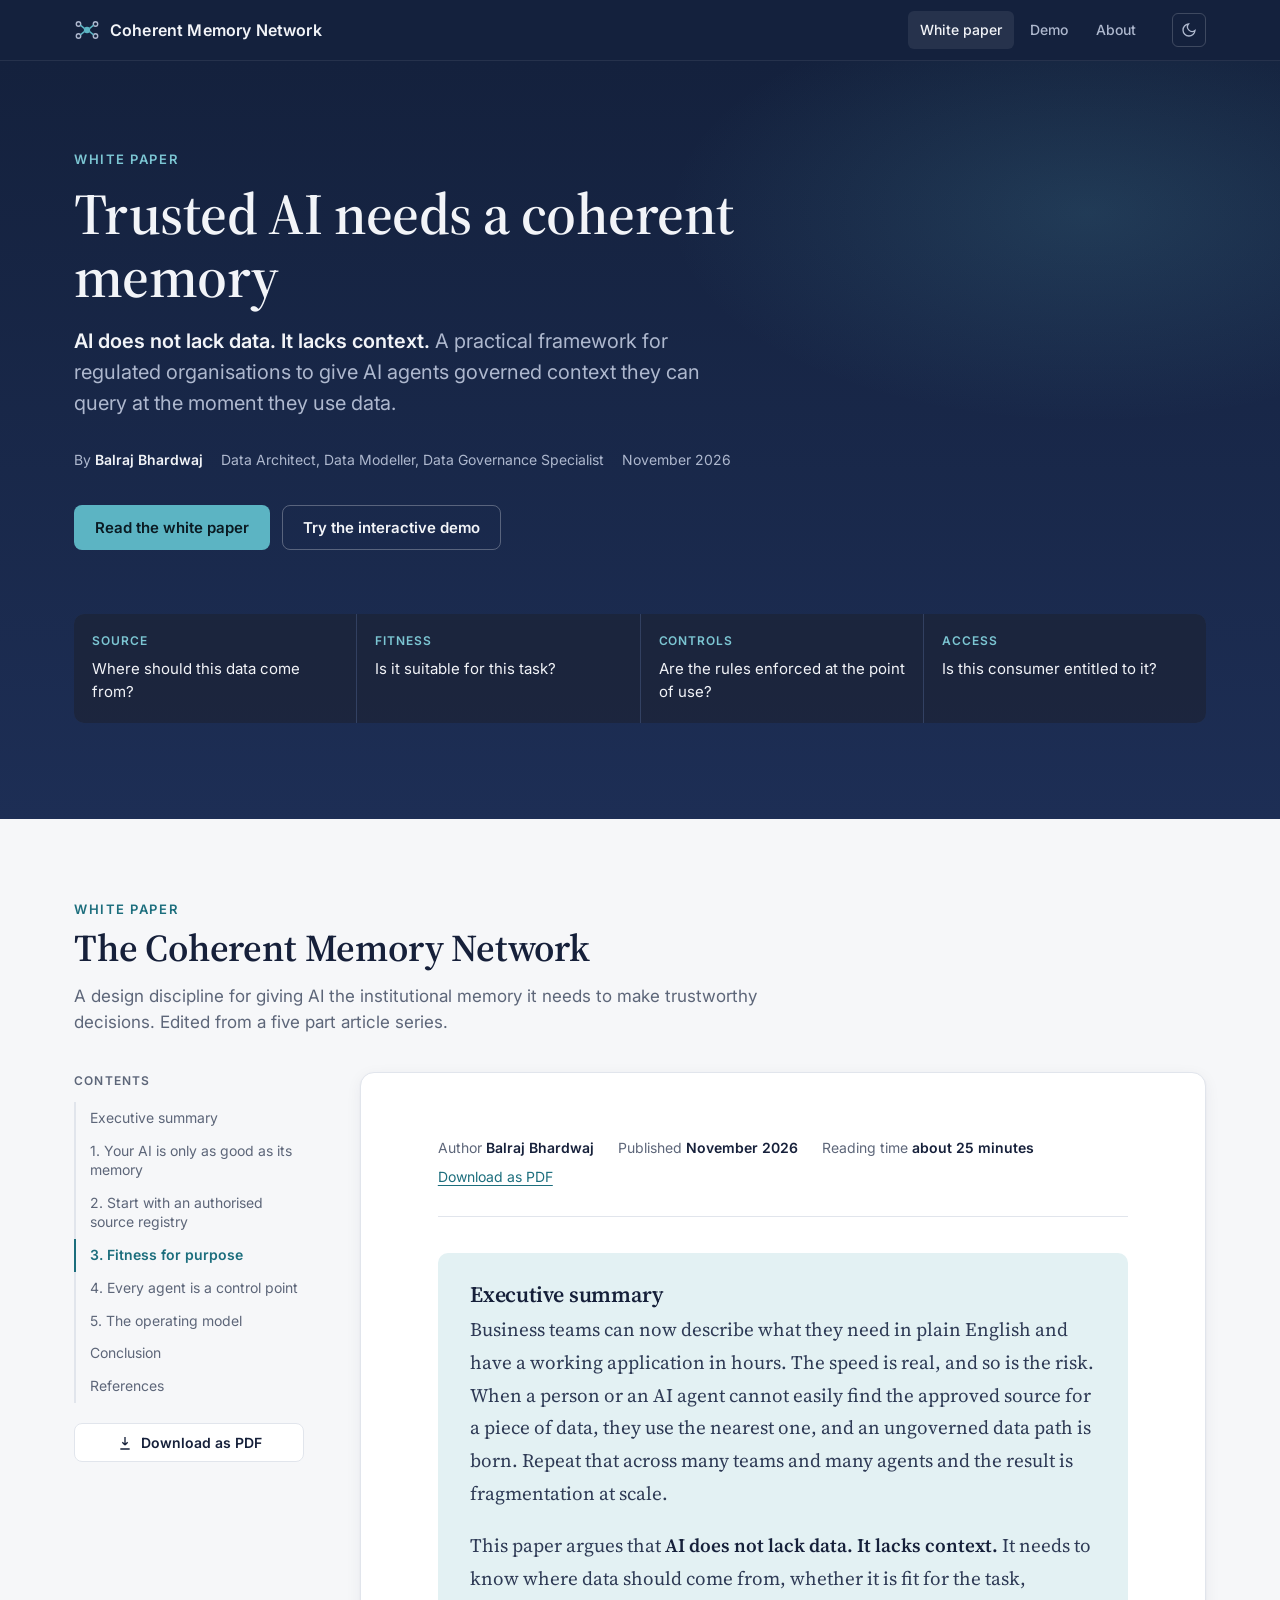
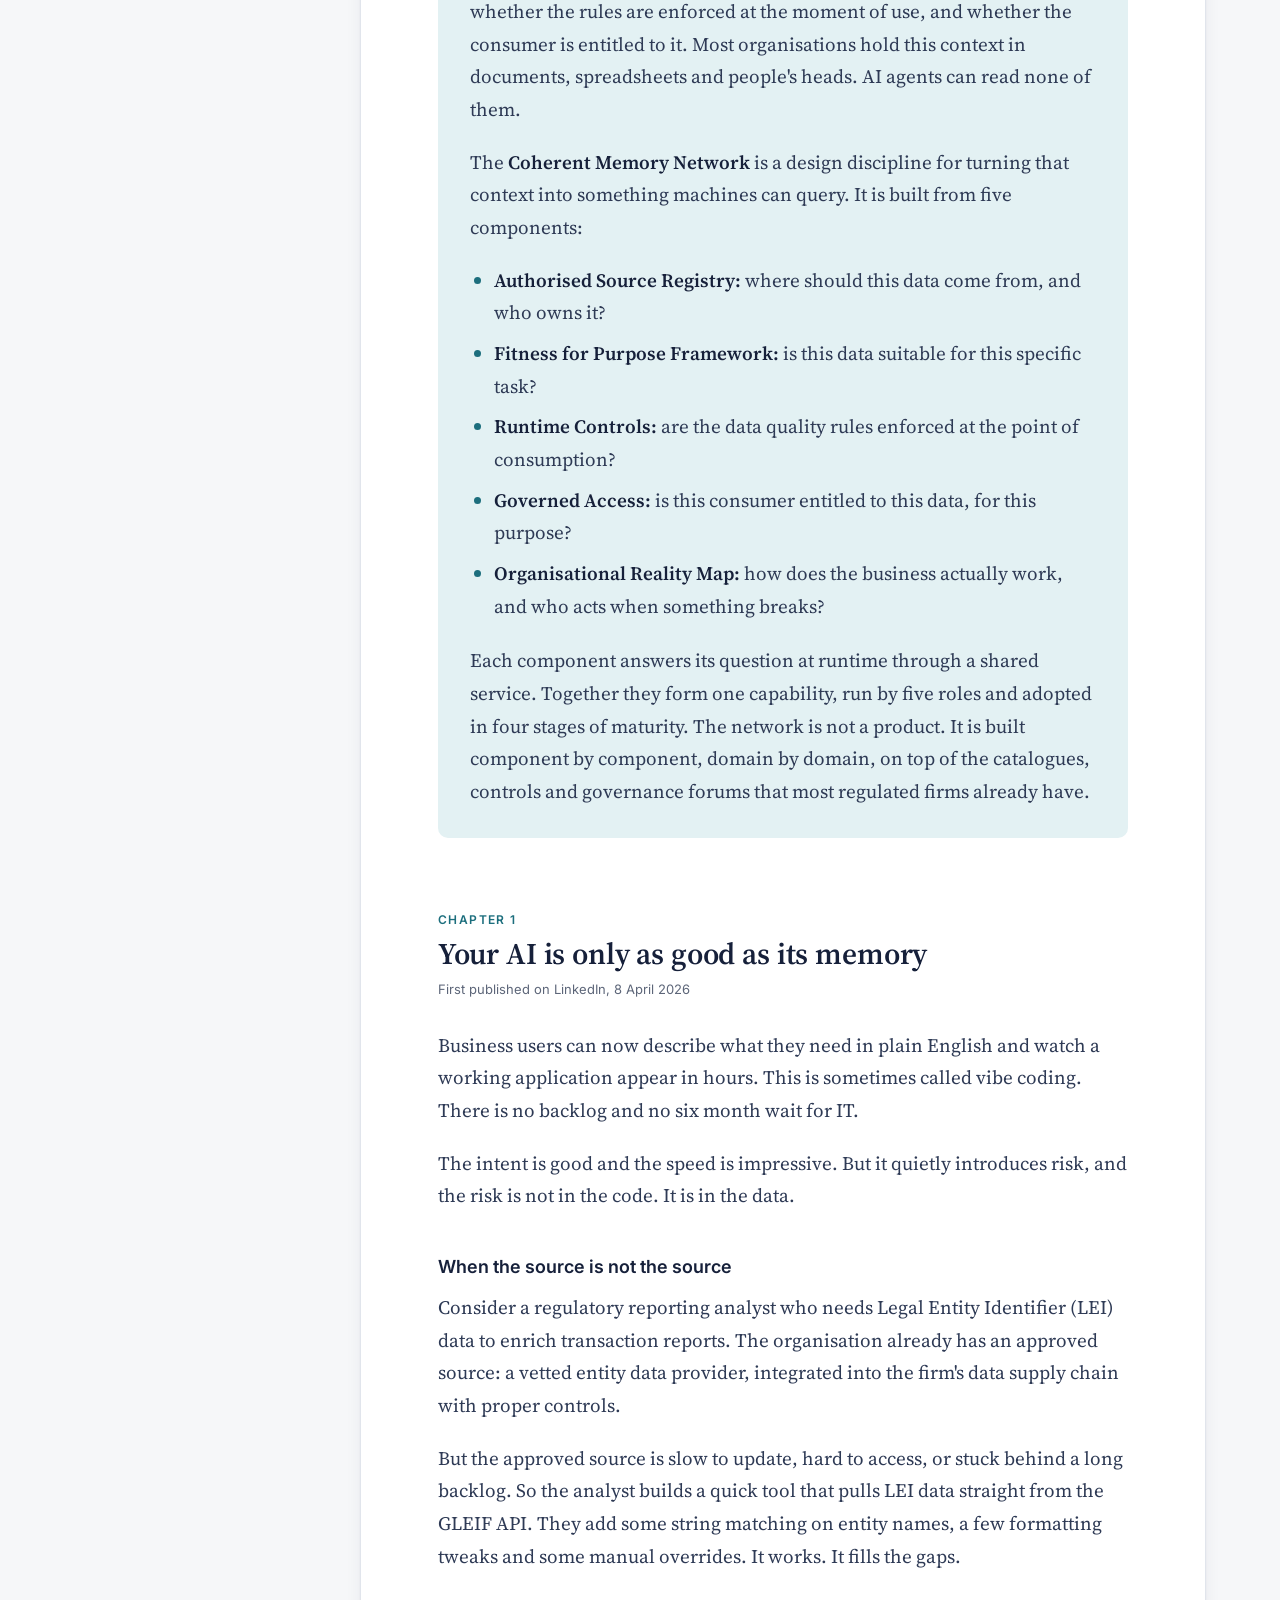
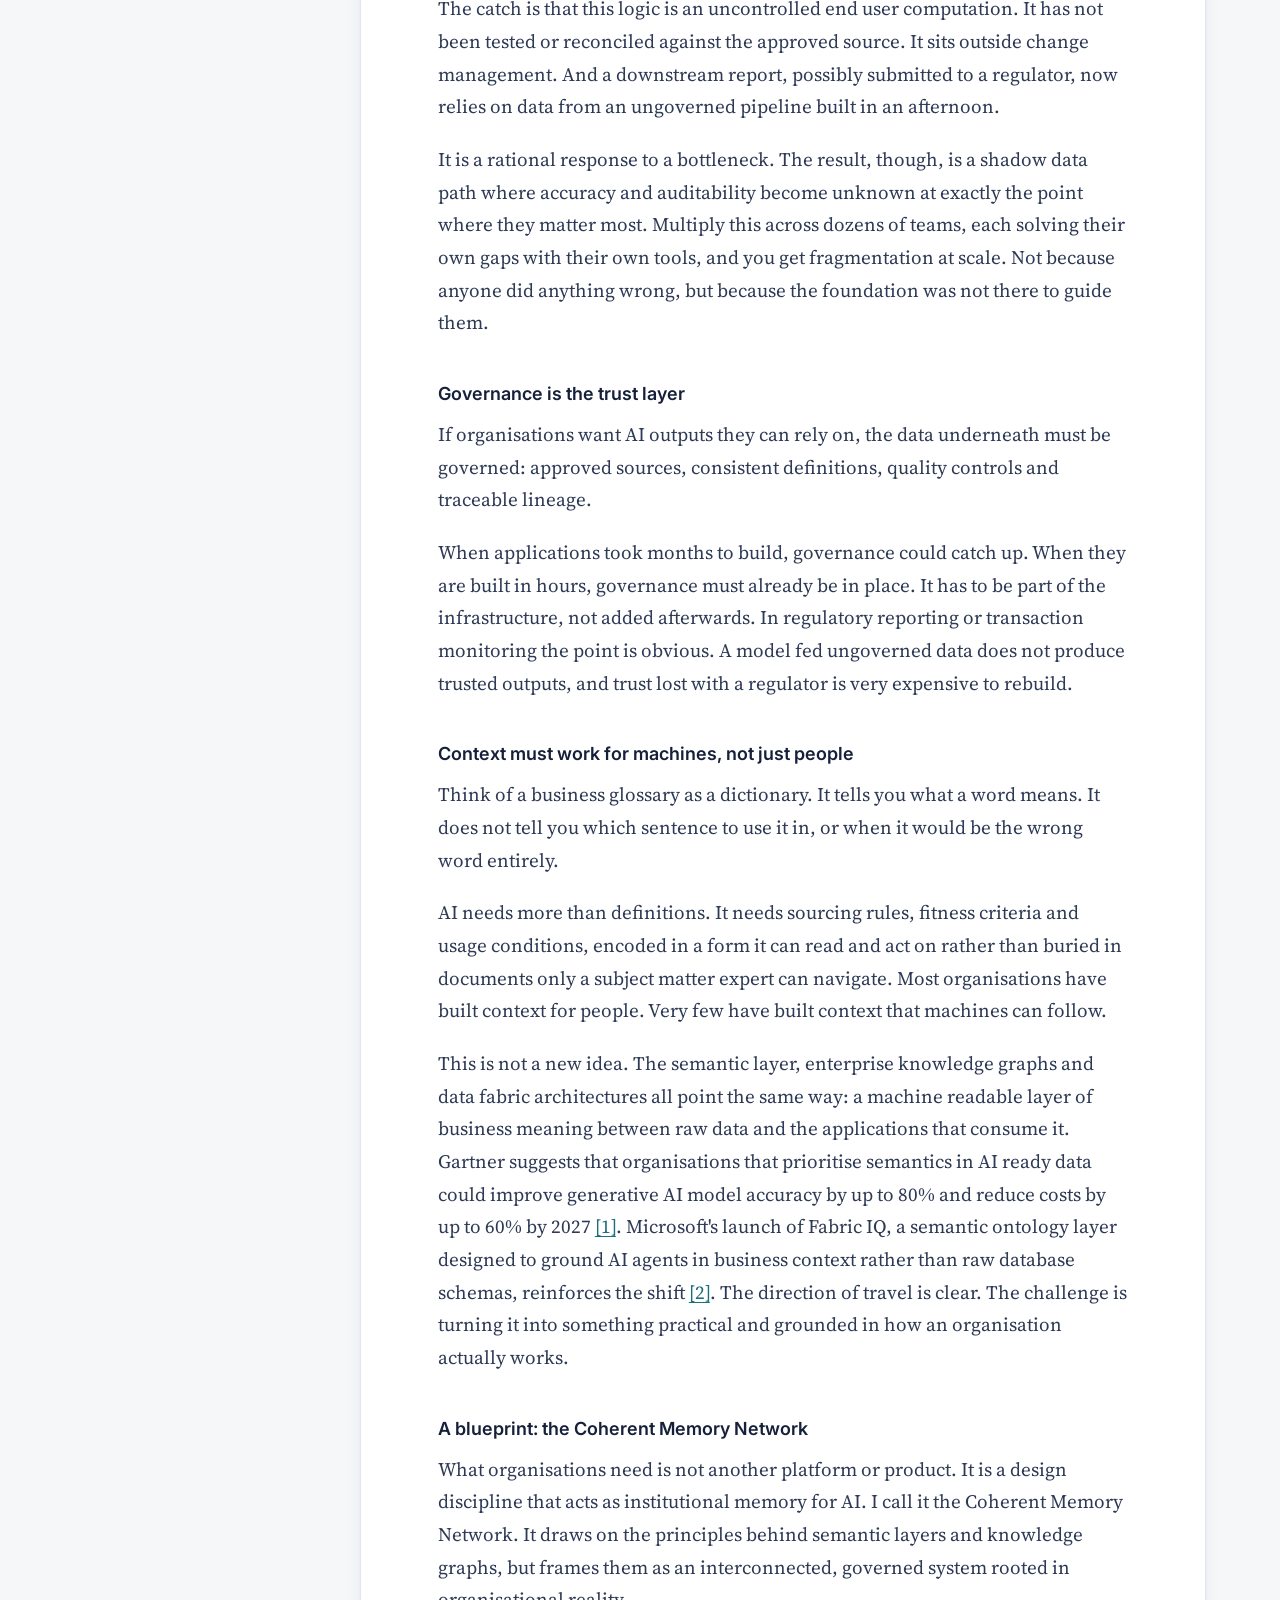
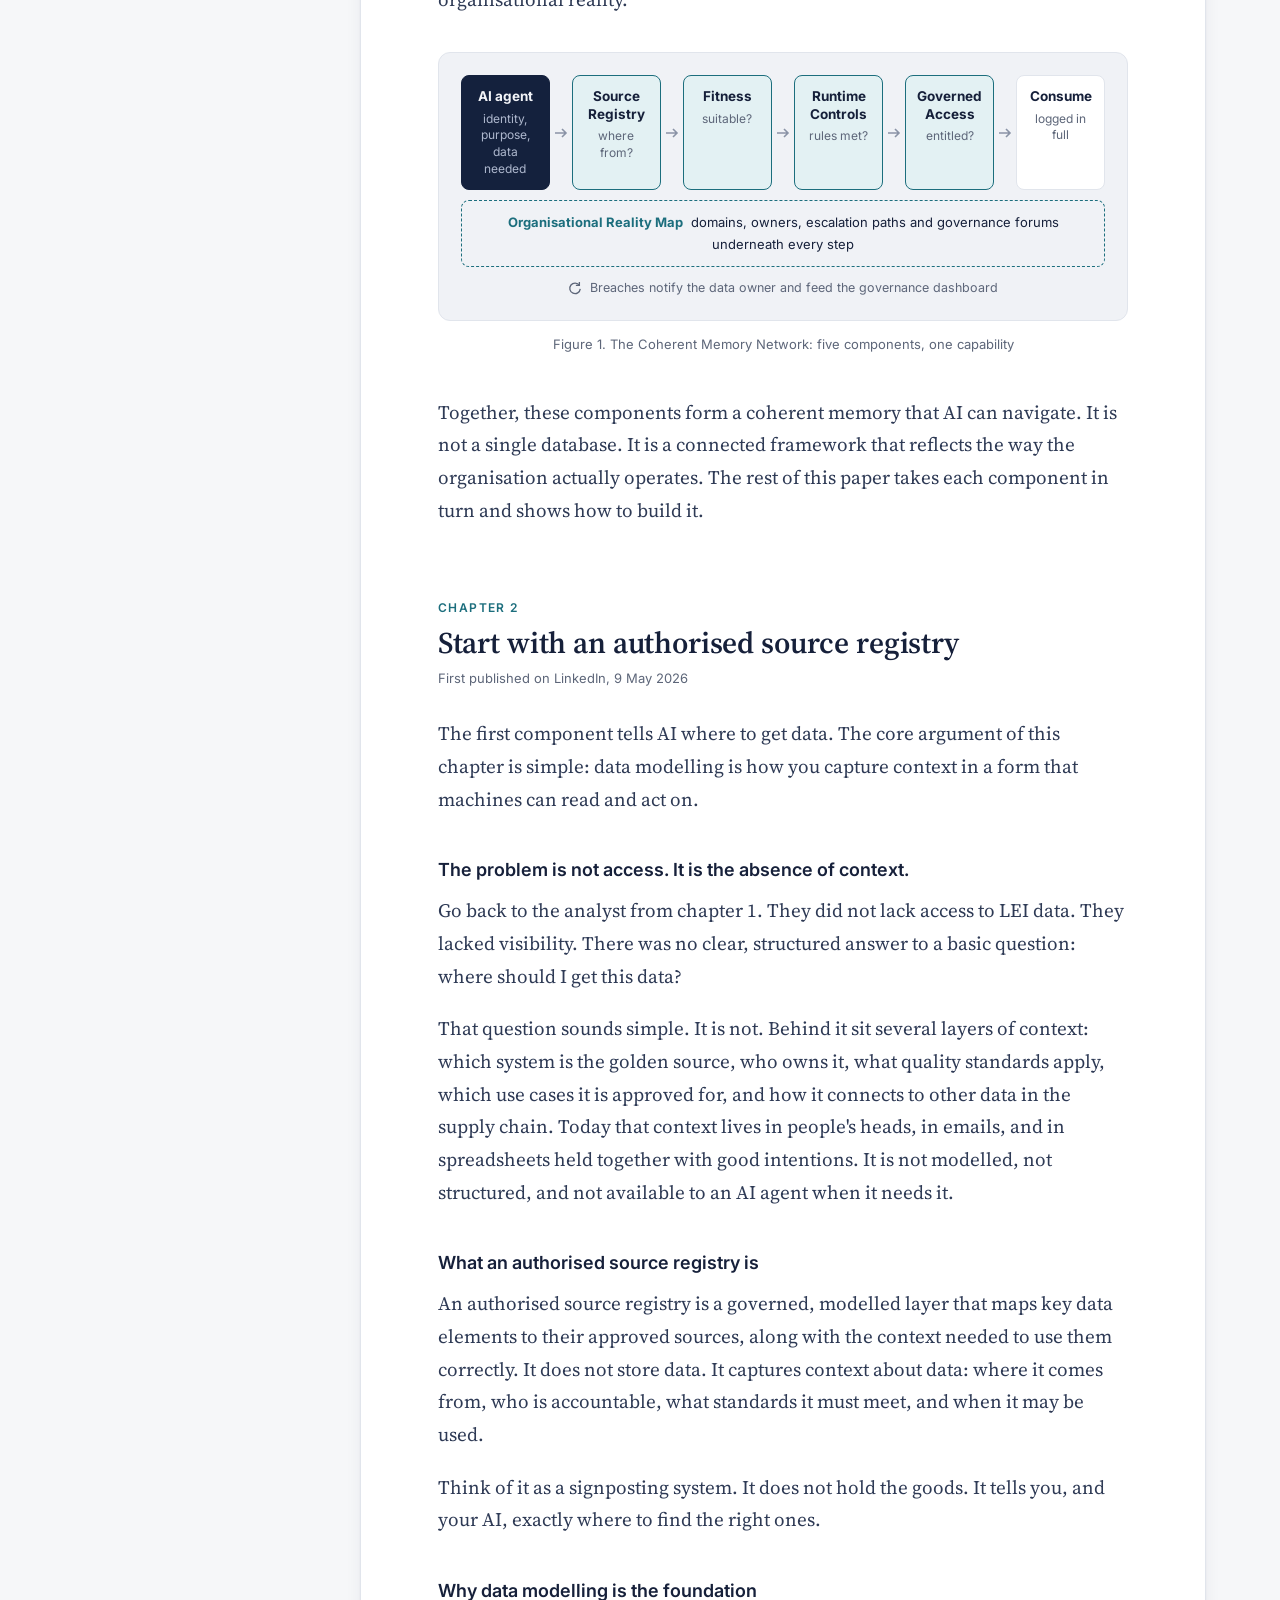
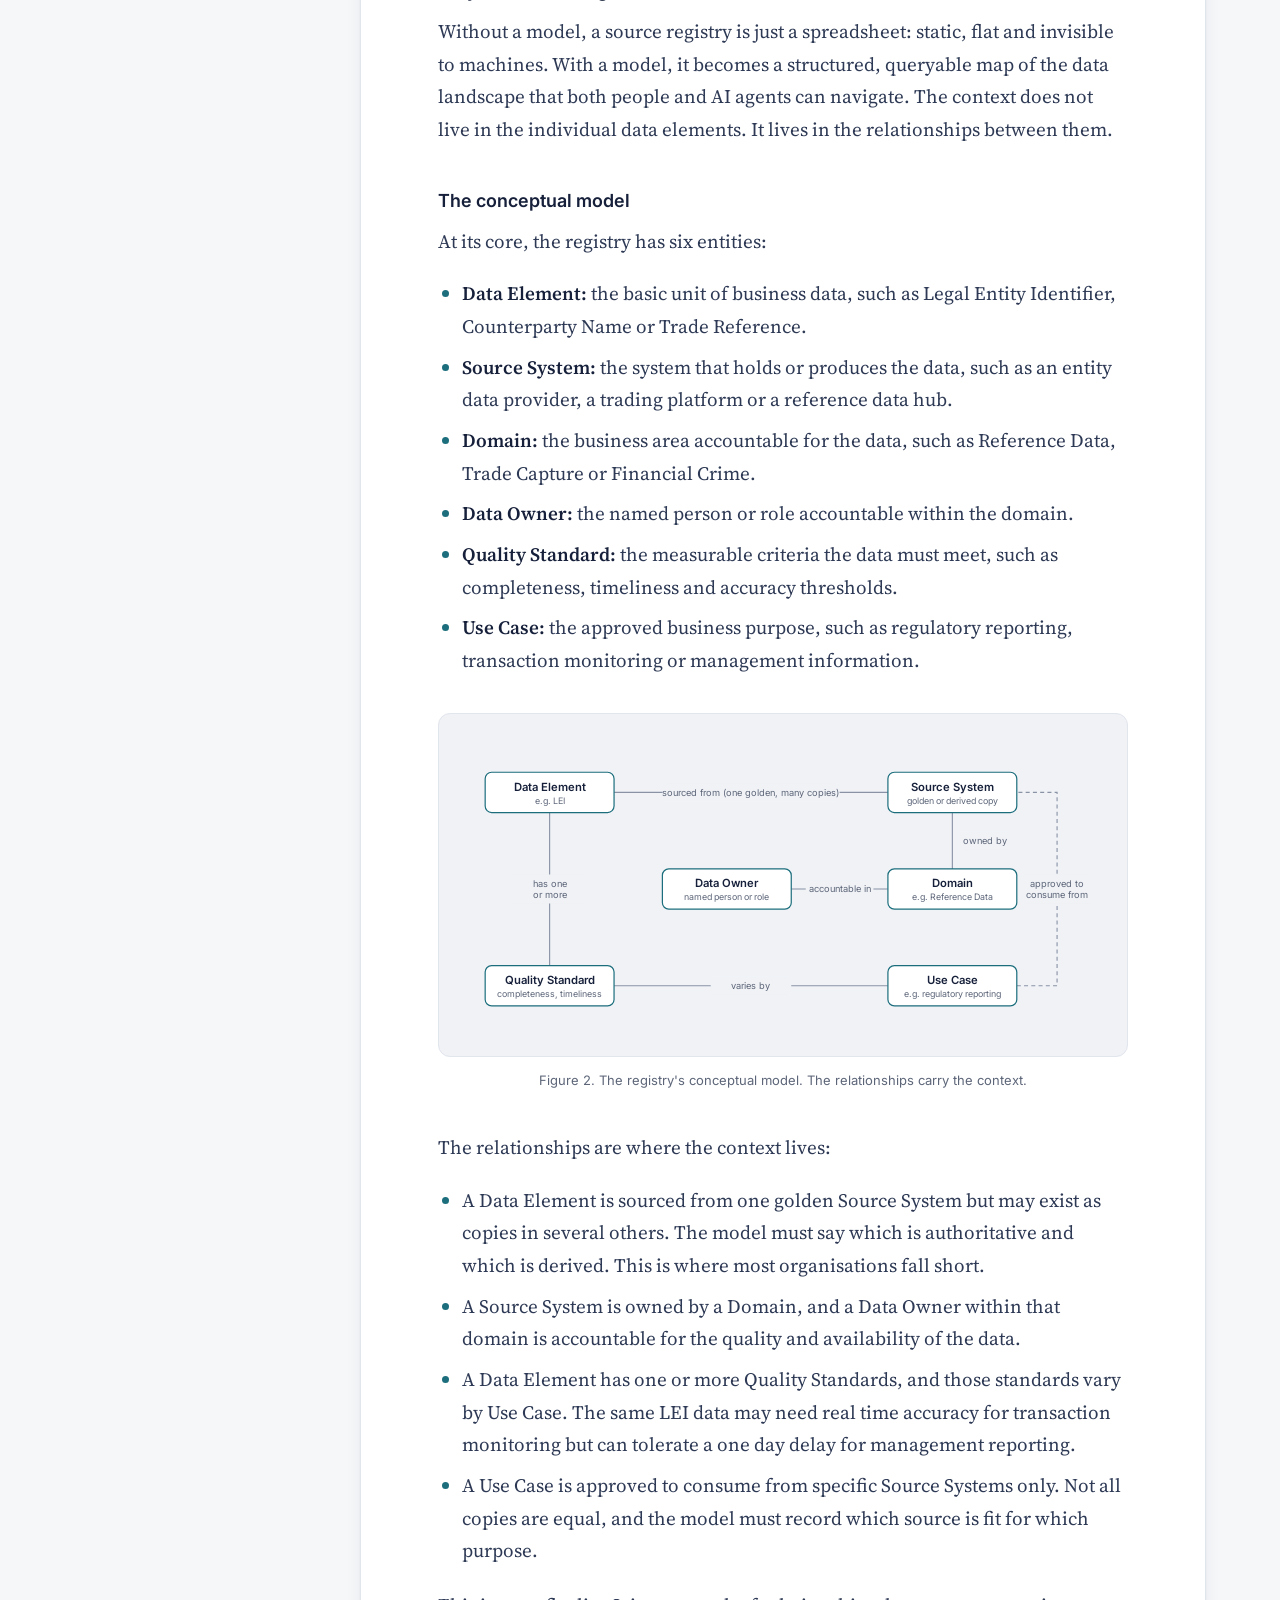
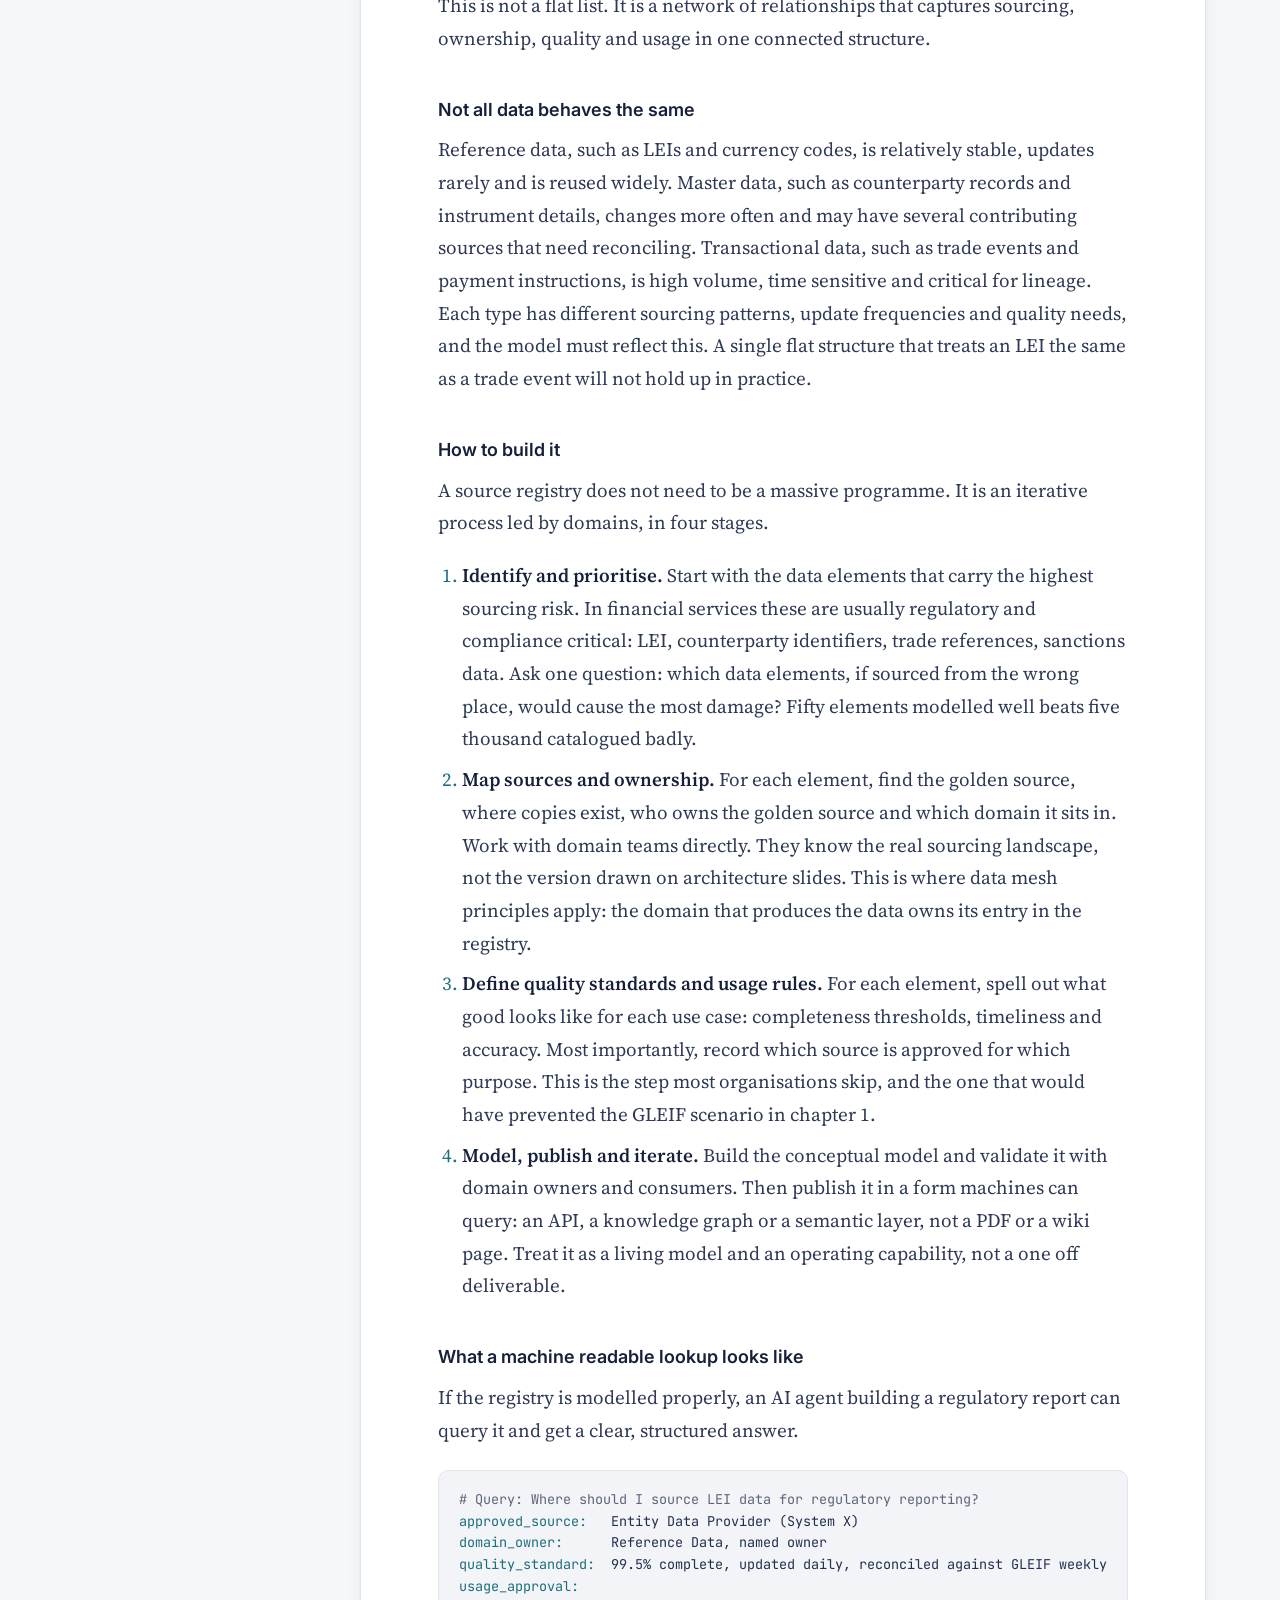
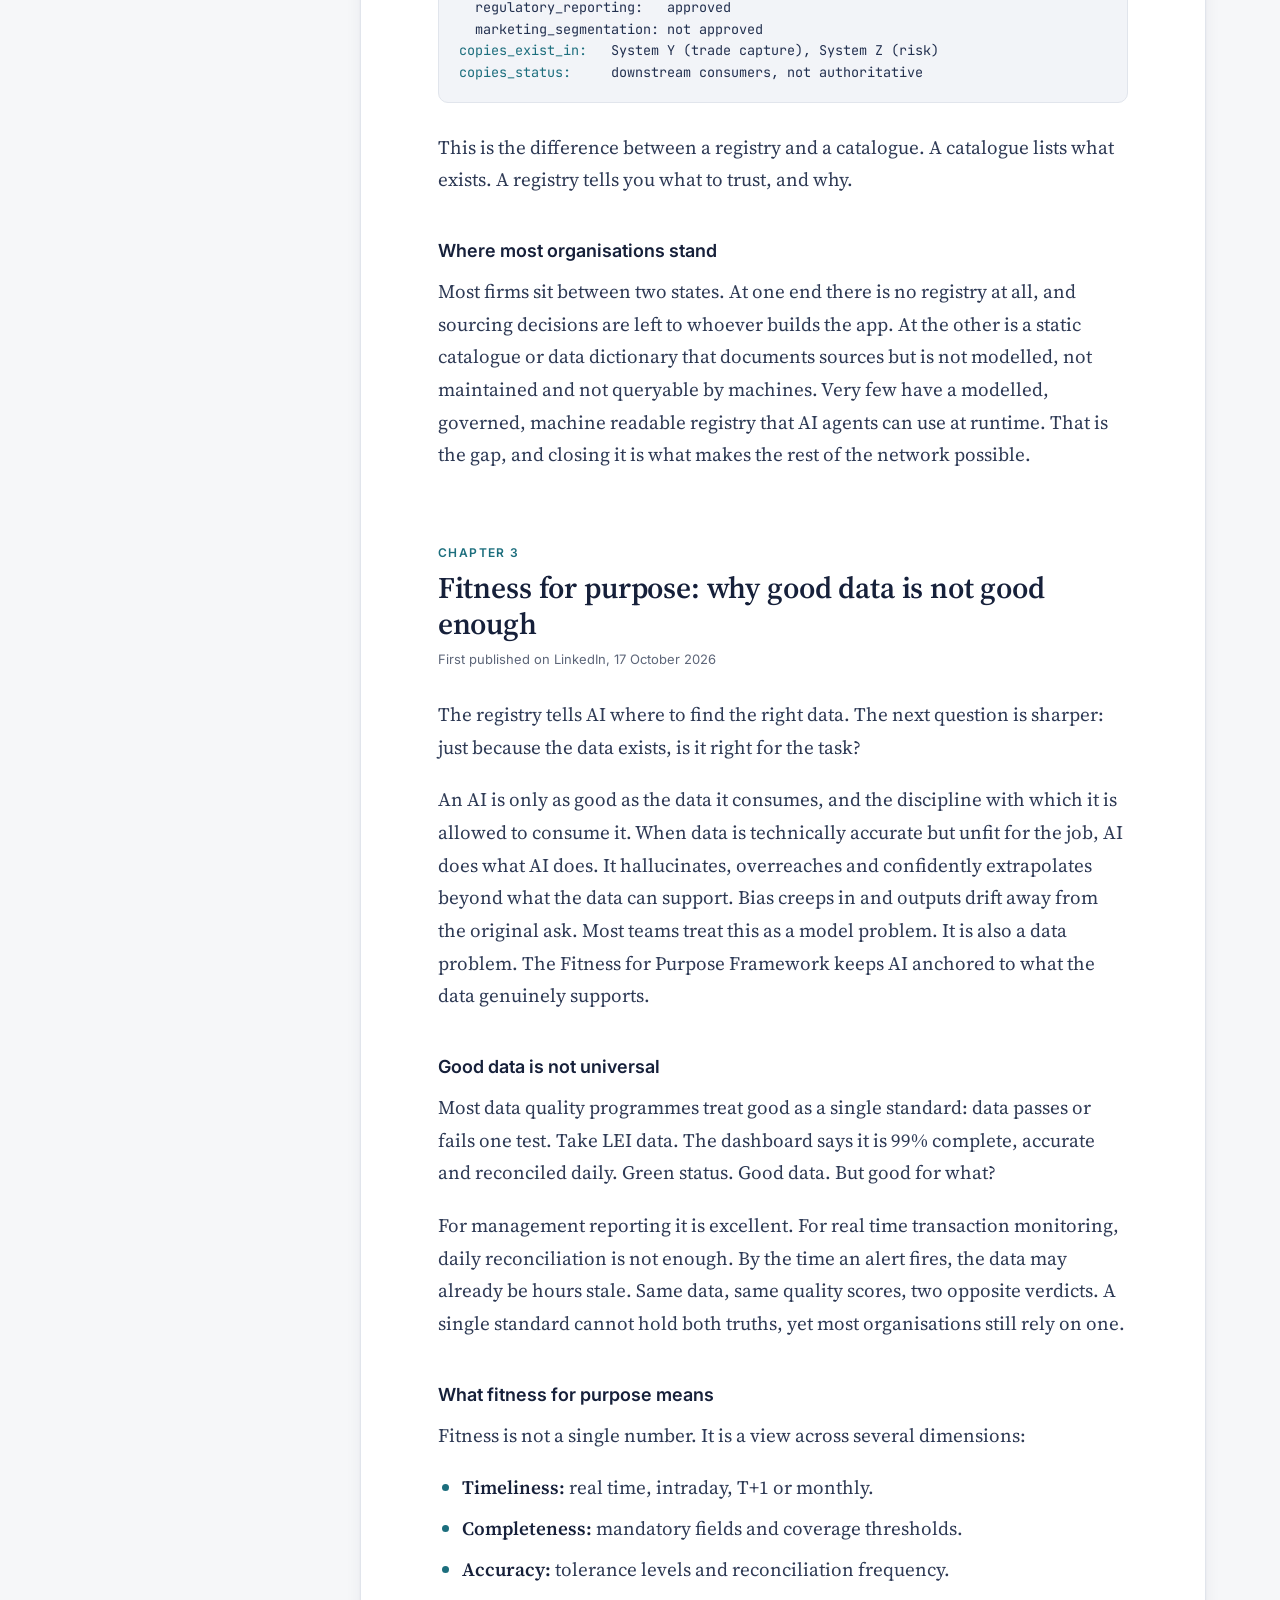
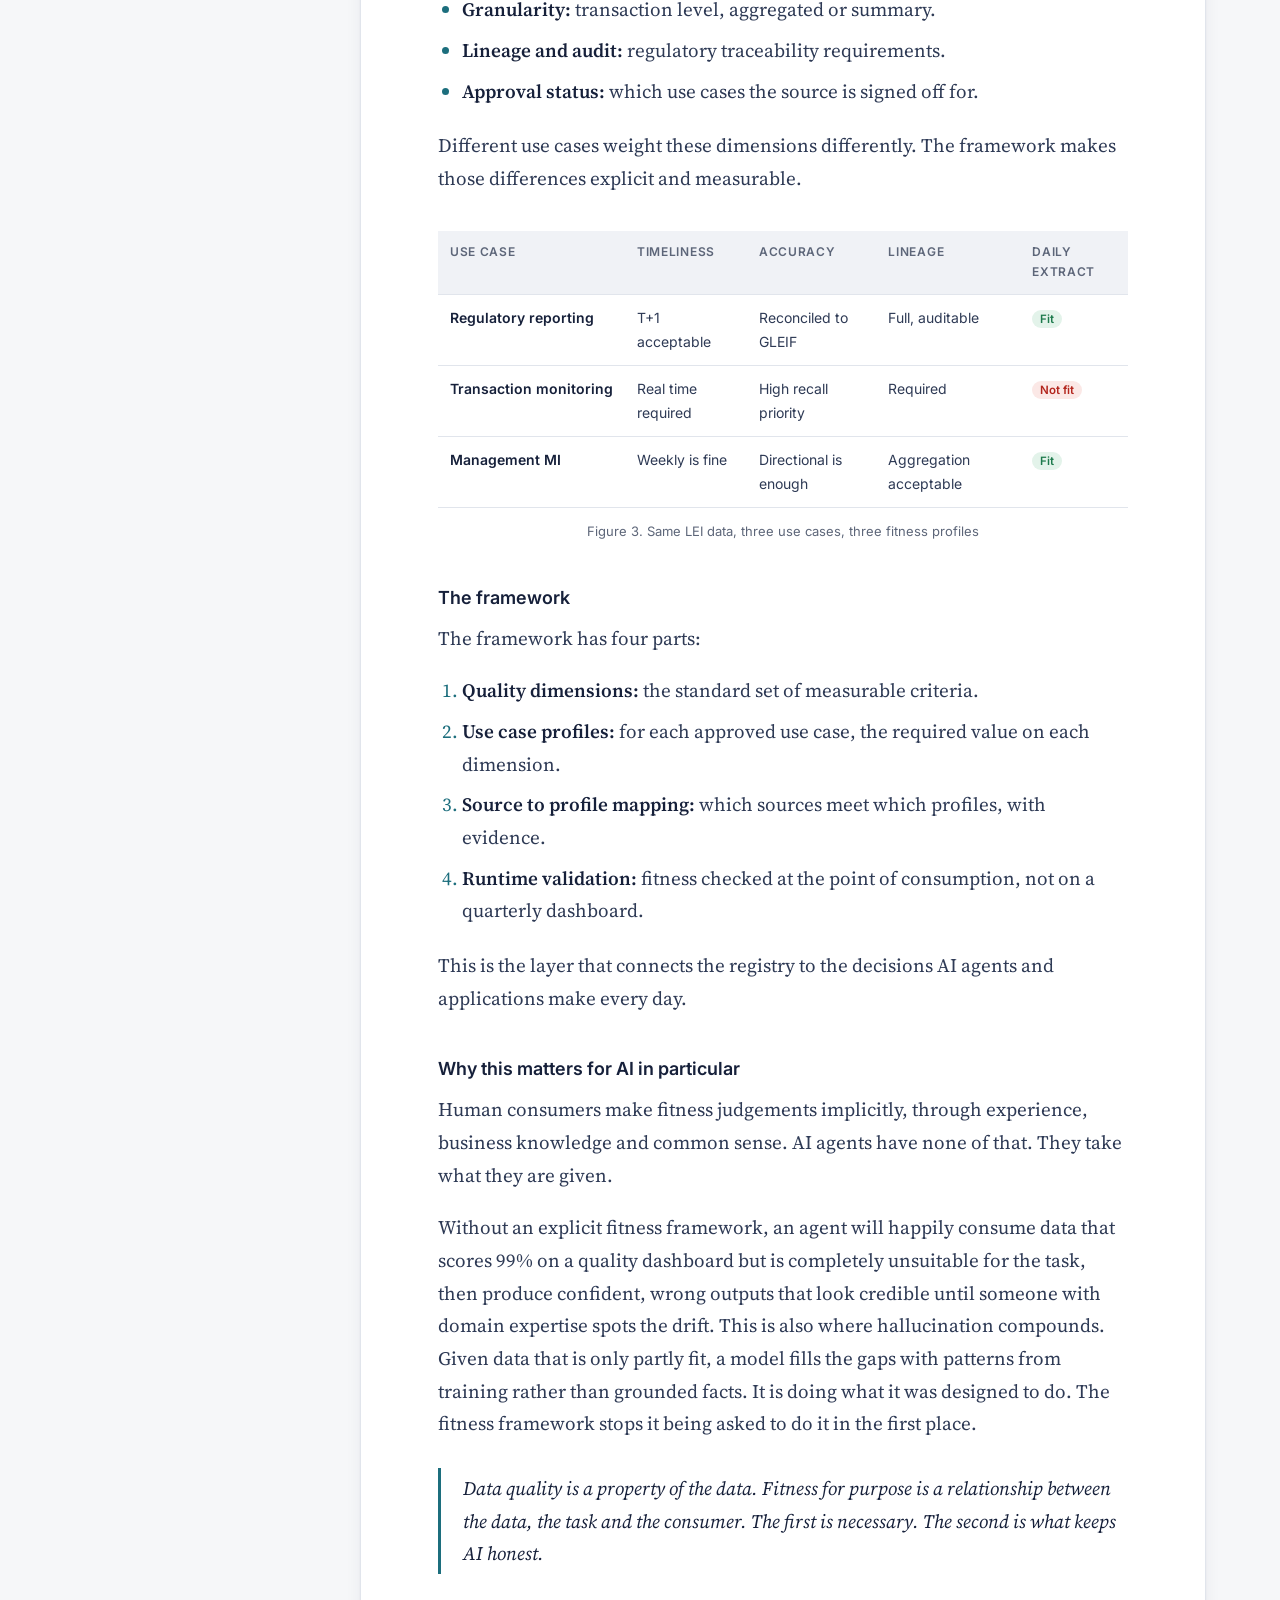
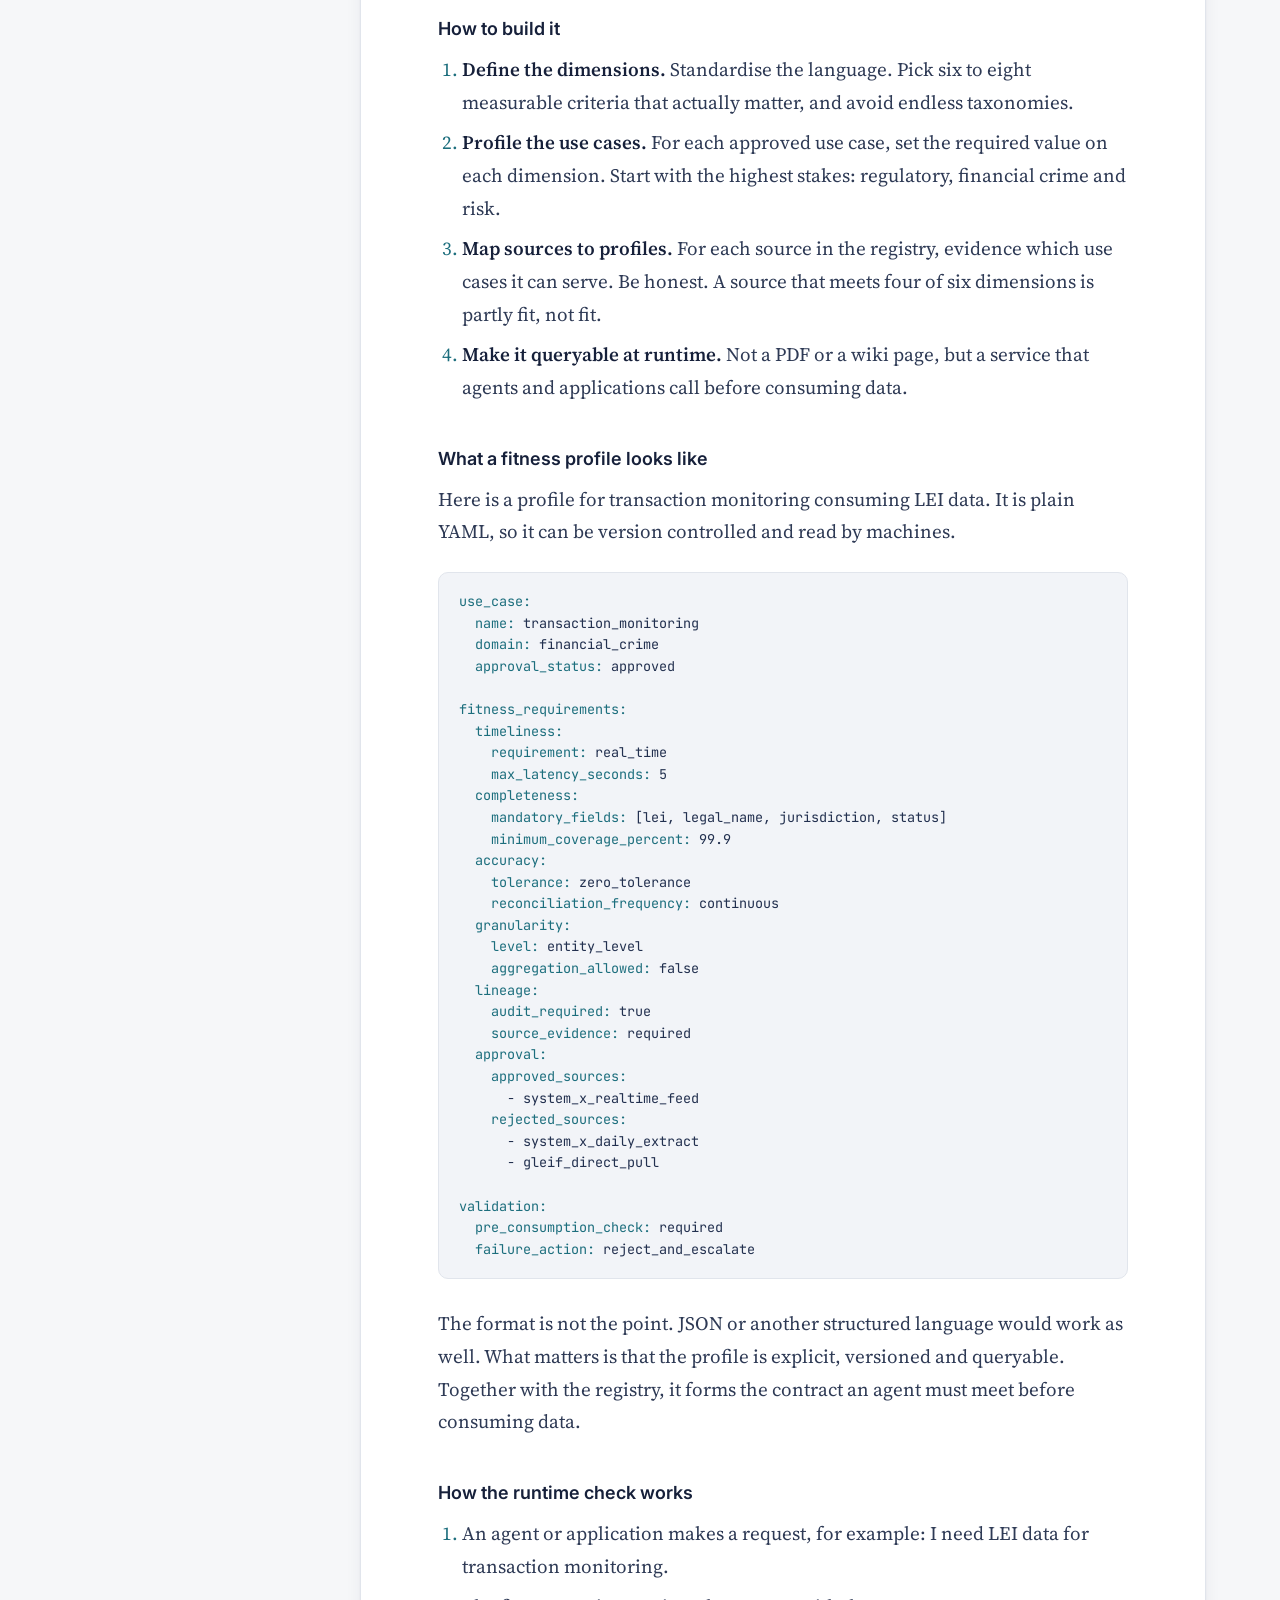
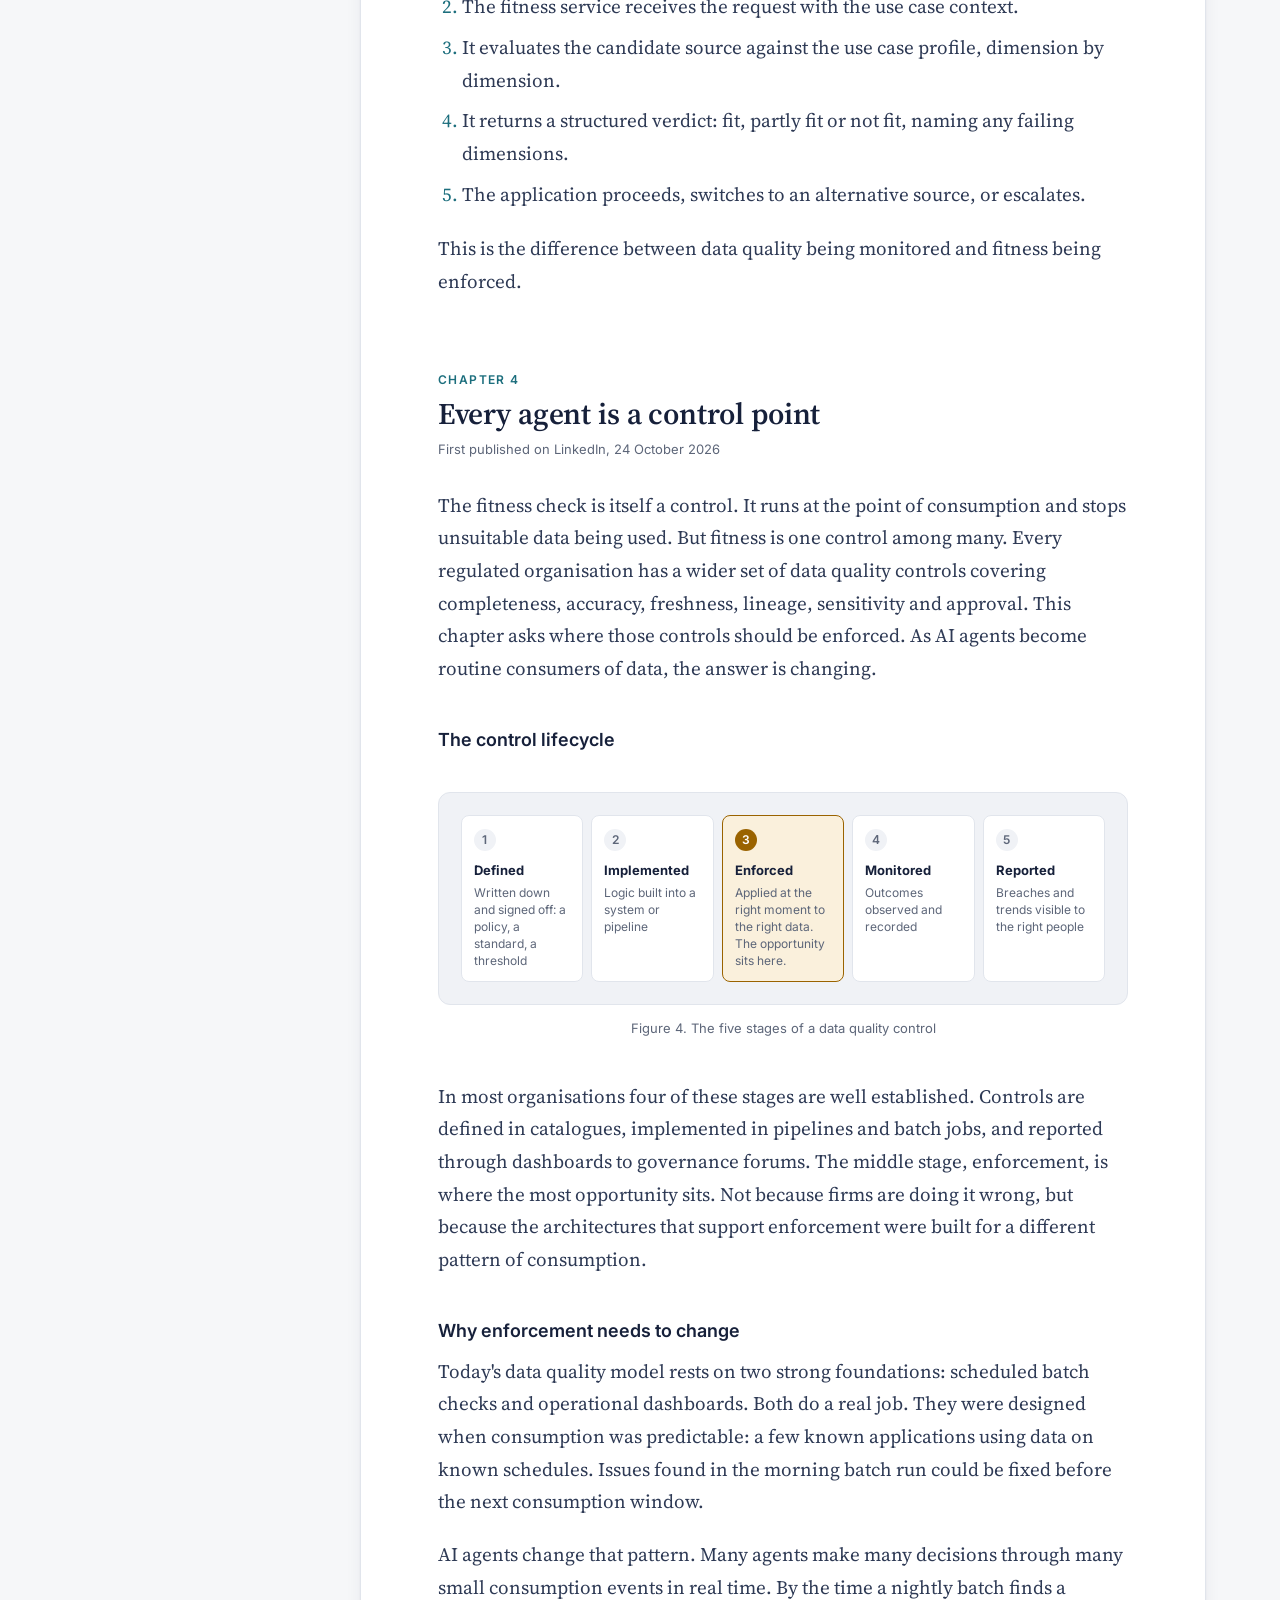
==== index.html @ 66b901dd "Add files via upload" ====
<!doctype html>
<html lang="en">
<head>
<meta charset="utf-8">
<meta name="viewport" content="width=device-width, initial-scale=1">
<title>Coherent Memory Network</title>
<meta name="description" content="A white paper and interactive demo on giving AI agents governed context in regulated organisations. By Balraj Bhardwaj.">
<link rel="preconnect" href="https://fonts.googleapis.com">
<link rel="preconnect" href="https://fonts.gstatic.com" crossorigin>
<link href="https://fonts.googleapis.com/css2?family=Inter:wght@400;500;600;700&family=Source+Serif+4:ital,opsz,wght@0,8..60,400;0,8..60,600;1,8..60,400&family=JetBrains+Mono:wght@400;500&display=swap" rel="stylesheet">
<link rel="stylesheet" href="assets/site.css">
</head>
<body>

<nav class="site-nav" aria-label="Main">
  <div class="wrap">
    <a class="brand" href="#top" aria-label="Coherent Memory Network, home">
      <svg class="brand-mark" viewBox="0 0 26 26" aria-hidden="true"><circle cx="13" cy="13" r="3.2" fill="#5CB4C3"/><circle cx="4.5" cy="7" r="2.2" fill="none" stroke="#AEB8CE" stroke-width="1.4"/><circle cx="21.5" cy="7" r="2.2" fill="none" stroke="#AEB8CE" stroke-width="1.4"/><circle cx="4.5" cy="19" r="2.2" fill="none" stroke="#AEB8CE" stroke-width="1.4"/><circle cx="21.5" cy="19" r="2.2" fill="none" stroke="#AEB8CE" stroke-width="1.4"/><path d="M6.4 8.1 10.3 11.4M19.6 8.1 15.7 11.4M6.4 17.9 10.3 14.6M19.6 17.9 15.7 14.6" stroke="#5CB4C3" stroke-width="1.4"/></svg>
      <span>Coherent Memory Network</span>
    </a>
    <div class="nav-links">
      <a href="#paper" class="keep" data-nav>White paper</a>
      <a href="demo.html" class="keep">Demo</a>
      <a href="#about" data-nav>About</a>
    </div>
    <button class="theme-btn" id="themeBtn" type="button" aria-label="Switch colour theme" title="Switch colour theme">
      <svg width="16" height="16" viewBox="0 0 24 24" fill="none" stroke="currentColor" stroke-width="2" aria-hidden="true"><path d="M21 12.8A9 9 0 1 1 11.2 3a7 7 0 0 0 9.8 9.8z"/></svg>
    </button>
  </div>
</nav>

<header class="hero" id="top">
  <div class="wrap">
    <div class="eyebrow">White paper</div>
    <h1>Trusted AI needs a coherent memory</h1>
    <p class="lede"><strong>AI does not lack data. It lacks context.</strong> A practical framework for regulated organisations to give AI agents governed context they can query at the moment they use data.</p>
    <div class="byline"><span>By <b>Balraj Bhardwaj</b></span><span>Data Architect, Data Modeller, Data Governance Specialist</span><span>November 2026</span></div>
    <div class="actions">
      <a class="btn btn-primary" href="#paper">Read the white paper</a>
      <a class="btn btn-ghost" href="demo.html">Try the interactive demo</a>
    </div>
    <div class="hero-q" role="list" aria-label="The four questions the network answers">
      <div role="listitem"><span>Source</span><p>Where should this data come from?</p></div>
      <div role="listitem"><span>Fitness</span><p>Is it suitable for this task?</p></div>
      <div role="listitem"><span>Controls</span><p>Are the rules enforced at the point of use?</p></div>
      <div role="listitem"><span>Access</span><p>Is this consumer entitled to it?</p></div>
    </div>
  </div>
</header>

<main>
<section class="block" id="paper" aria-labelledby="paper-title">
  <div class="wrap">
    <div class="section-head">
      <div class="eyebrow">White paper</div>
      <h2 id="paper-title">The Coherent Memory Network</h2>
      <p>A design discipline for giving AI the institutional memory it needs to make trustworthy decisions. Edited from a five part article series.</p>
    </div>

    <div class="paper-grid">
      <aside class="toc" aria-label="Contents">
        <p class="toc-title">Contents</p>
        <ol>
          <li><a href="#summary">Executive summary</a></li>
          <li><a href="#ch1">1. Your AI is only as good as its memory</a></li>
          <li><a href="#ch2">2. Start with an authorised source registry</a></li>
          <li><a href="#ch3">3. Fitness for purpose</a></li>
          <li><a href="#ch4">4. Every agent is a control point</a></li>
          <li><a href="#ch5">5. The operating model</a></li>
          <li><a href="#conclusion">Conclusion</a></li>
          <li><a href="#references">References</a></li>
        </ol>
        <button class="btn btn-pdf" type="button" onclick="window.print()">
          <svg width="16" height="16" viewBox="0 0 24 24" fill="none" stroke="currentColor" stroke-width="2" aria-hidden="true"><path d="M12 3v12m0 0-4-4m4 4 4-4M5 21h14"/></svg>
          Download as PDF
        </button>
      </aside>

      <article class="paper">
        <div class="paper-meta">
          <span>Author <b>Balraj Bhardwaj</b></span>
          <span>Published <b>November 2026</b></span>
          <span>Reading time <b>about 25 minutes</b></span>
          <a class="no-print" href="#" onclick="window.print();return false;">Download as PDF</a>
        </div>

        <div class="prose">

<div class="summary" id="summary">
<h2>Executive summary</h2>
<p>Business teams can now describe what they need in plain English and have a working application in hours. The speed is real, and so is the risk. When a person or an AI agent cannot easily find the approved source for a piece of data, they use the nearest one, and an ungoverned data path is born. Repeat that across many teams and many agents and the result is fragmentation at scale.</p>
<p>This paper argues that <strong>AI does not lack data. It lacks context.</strong> It needs to know where data should come from, whether it is fit for the task, whether the rules are enforced at the moment of use, and whether the consumer is entitled to it. Most organisations hold this context in documents, spreadsheets and people's heads. AI agents can read none of them.</p>
<p>The <strong>Coherent Memory Network</strong> is a design discipline for turning that context into something machines can query. It is built from five components:</p>
<ul>
<li><strong>Authorised Source Registry:</strong> where should this data come from, and who owns it?</li>
<li><strong>Fitness for Purpose Framework:</strong> is this data suitable for this specific task?</li>
<li><strong>Runtime Controls:</strong> are the data quality rules enforced at the point of consumption?</li>
<li><strong>Governed Access:</strong> is this consumer entitled to this data, for this purpose?</li>
<li><strong>Organisational Reality Map:</strong> how does the business actually work, and who acts when something breaks?</li>
</ul>
<p>Each component answers its question at runtime through a shared service. Together they form one capability, run by five roles and adopted in four stages of maturity. The network is not a product. It is built component by component, domain by domain, on top of the catalogues, controls and governance forums that most regulated firms already have.</p>
</div>

<span class="chap" id="ch1">Chapter 1</span>
<h2>Your AI is only as good as its memory</h2>
<p class="chap-src">First published on LinkedIn, 8 April 2026</p>

<p>Business users can now describe what they need in plain English and watch a working application appear in hours. This is sometimes called vibe coding. There is no backlog and no six month wait for IT.</p>
<p>The intent is good and the speed is impressive. But it quietly introduces risk, and the risk is not in the code. It is in the data.</p>

<h3>When the source is not the source</h3>
<p>Consider a regulatory reporting analyst who needs Legal Entity Identifier (LEI) data to enrich transaction reports. The organisation already has an approved source: a vetted entity data provider, integrated into the firm's data supply chain with proper controls.</p>
<p>But the approved source is slow to update, hard to access, or stuck behind a long backlog. So the analyst builds a quick tool that pulls LEI data straight from the GLEIF API. They add some string matching on entity names, a few formatting tweaks and some manual overrides. It works. It fills the gaps.</p>
<p>The catch is that this logic is an uncontrolled end user computation. It has not been tested or reconciled against the approved source. It sits outside change management. And a downstream report, possibly submitted to a regulator, now relies on data from an ungoverned pipeline built in an afternoon.</p>
<p>It is a rational response to a bottleneck. The result, though, is a shadow data path where accuracy and auditability become unknown at exactly the point where they matter most. Multiply this across dozens of teams, each solving their own gaps with their own tools, and you get fragmentation at scale. Not because anyone did anything wrong, but because the foundation was not there to guide them.</p>

<h3>Governance is the trust layer</h3>
<p>If organisations want AI outputs they can rely on, the data underneath must be governed: approved sources, consistent definitions, quality controls and traceable lineage.</p>
<p>When applications took months to build, governance could catch up. When they are built in hours, governance must already be in place. It has to be part of the infrastructure, not added afterwards. In regulatory reporting or transaction monitoring the point is obvious. A model fed ungoverned data does not produce trusted outputs, and trust lost with a regulator is very expensive to rebuild.</p>

<h3>Context must work for machines, not just people</h3>
<p>Think of a business glossary as a dictionary. It tells you what a word means. It does not tell you which sentence to use it in, or when it would be the wrong word entirely.</p>
<p>AI needs more than definitions. It needs sourcing rules, fitness criteria and usage conditions, encoded in a form it can read and act on rather than buried in documents only a subject matter expert can navigate. Most organisations have built context for people. Very few have built context that machines can follow.</p>
<p>This is not a new idea. The semantic layer, enterprise knowledge graphs and data fabric architectures all point the same way: a machine readable layer of business meaning between raw data and the applications that consume it. Gartner suggests that organisations that prioritise semantics in AI ready data could improve generative AI model accuracy by up to 80% and reduce costs by up to 60% by 2027 <a href="#ref1">[1]</a>. Microsoft's launch of Fabric IQ, a semantic ontology layer designed to ground AI agents in business context rather than raw database schemas, reinforces the shift <a href="#ref2">[2]</a>. The direction of travel is clear. The challenge is turning it into something practical and grounded in how an organisation actually works.</p>

<h3>A blueprint: the Coherent Memory Network</h3>
<p>What organisations need is not another platform or product. It is a design discipline that acts as institutional memory for AI. I call it the Coherent Memory Network. It draws on the principles behind semantic layers and knowledge graphs, but frames them as an interconnected, governed system rooted in organisational reality.</p>

<figure>
  <div class="diagram-box">
    <div class="flow" role="img" aria-label="An AI agent's request passes through the source registry, fitness framework, runtime controls and governed access before data is consumed. The organisational reality map sits underneath, and breaches feed back to data owners.">
      <div class="flow-node agent"><b>AI agent</b><span>identity, purpose, data needed</span></div>
      <div class="flow-arrow" aria-hidden="true"><svg width="16" height="16" viewBox="0 0 16 16"><path d="M2 8h11m-4-4 4 4-4 4" stroke="currentColor" stroke-width="1.6" fill="none"/></svg></div>
      <div class="flow-node svc"><b>Source Registry</b><span>where from?</span></div>
      <div class="flow-arrow" aria-hidden="true"><svg width="16" height="16" viewBox="0 0 16 16"><path d="M2 8h11m-4-4 4 4-4 4" stroke="currentColor" stroke-width="1.6" fill="none"/></svg></div>
      <div class="flow-node svc"><b>Fitness</b><span>suitable?</span></div>
      <div class="flow-arrow" aria-hidden="true"><svg width="16" height="16" viewBox="0 0 16 16"><path d="M2 8h11m-4-4 4 4-4 4" stroke="currentColor" stroke-width="1.6" fill="none"/></svg></div>
      <div class="flow-node svc"><b>Runtime Controls</b><span>rules met?</span></div>
      <div class="flow-arrow" aria-hidden="true"><svg width="16" height="16" viewBox="0 0 16 16"><path d="M2 8h11m-4-4 4 4-4 4" stroke="currentColor" stroke-width="1.6" fill="none"/></svg></div>
      <div class="flow-node svc"><b>Governed Access</b><span>entitled?</span></div>
      <div class="flow-arrow" aria-hidden="true"><svg width="16" height="16" viewBox="0 0 16 16"><path d="M2 8h11m-4-4 4 4-4 4" stroke="currentColor" stroke-width="1.6" fill="none"/></svg></div>
      <div class="flow-node"><b>Consume</b><span>logged in full</span></div>
    </div>
    <div class="foundation"><b>Organisational Reality Map</b> &nbsp;domains, owners, escalation paths and governance forums underneath every step</div>
    <div class="feedback"><svg width="14" height="14" viewBox="0 0 16 16" aria-hidden="true"><path d="M13 5A6 6 0 1 0 14 9" stroke="currentColor" stroke-width="1.5" fill="none"/><path d="M13 1v4H9" stroke="currentColor" stroke-width="1.5" fill="none"/></svg>Breaches notify the data owner and feed the governance dashboard</div>
  </div>
  <figcaption>Figure 1. The Coherent Memory Network: five components, one capability</figcaption>
</figure>

<p>Together, these components form a coherent memory that AI can navigate. It is not a single database. It is a connected framework that reflects the way the organisation actually operates. The rest of this paper takes each component in turn and shows how to build it.</p>

<span class="chap" id="ch2">Chapter 2</span>
<h2>Start with an authorised source registry</h2>
<p class="chap-src">First published on LinkedIn, 9 May 2026</p>

<p>The first component tells AI where to get data. The core argument of this chapter is simple: data modelling is how you capture context in a form that machines can read and act on.</p>

<h3>The problem is not access. It is the absence of context.</h3>
<p>Go back to the analyst from chapter 1. They did not lack access to LEI data. They lacked visibility. There was no clear, structured answer to a basic question: where should I get this data?</p>
<p>That question sounds simple. It is not. Behind it sit several layers of context: which system is the golden source, who owns it, what quality standards apply, which use cases it is approved for, and how it connects to other data in the supply chain. Today that context lives in people's heads, in emails, and in spreadsheets held together with good intentions. It is not modelled, not structured, and not available to an AI agent when it needs it.</p>

<h3>What an authorised source registry is</h3>
<p>An authorised source registry is a governed, modelled layer that maps key data elements to their approved sources, along with the context needed to use them correctly. It does not store data. It captures context about data: where it comes from, who is accountable, what standards it must meet, and when it may be used.</p>
<p>Think of it as a signposting system. It does not hold the goods. It tells you, and your AI, exactly where to find the right ones.</p>

<h3>Why data modelling is the foundation</h3>
<p>Without a model, a source registry is just a spreadsheet: static, flat and invisible to machines. With a model, it becomes a structured, queryable map of the data landscape that both people and AI agents can navigate. The context does not live in the individual data elements. It lives in the relationships between them.</p>

<h3>The conceptual model</h3>
<p>At its core, the registry has six entities:</p>
<ul>
<li><strong>Data Element:</strong> the basic unit of business data, such as Legal Entity Identifier, Counterparty Name or Trade Reference.</li>
<li><strong>Source System:</strong> the system that holds or produces the data, such as an entity data provider, a trading platform or a reference data hub.</li>
<li><strong>Domain:</strong> the business area accountable for the data, such as Reference Data, Trade Capture or Financial Crime.</li>
<li><strong>Data Owner:</strong> the named person or role accountable within the domain.</li>
<li><strong>Quality Standard:</strong> the measurable criteria the data must meet, such as completeness, timeliness and accuracy thresholds.</li>
<li><strong>Use Case:</strong> the approved business purpose, such as regulatory reporting, transaction monitoring or management information.</li>
</ul>

<figure>
  <div class="diagram-box fig-scroll">
  <svg class="er" viewBox="0 0 800 370" role="img" aria-label="Conceptual model. A data element is sourced from a golden source system and may have copies elsewhere. A source system is owned by a domain. A data owner is accountable in the domain. A data element has quality standards, which vary by use case. A use case is approved to consume from specific source systems." style="min-width:640px;display:block;margin:0 auto">
    <path class="rel" d="M190 70 H530"/>
    <path class="rel" d="M610 95 V165"/>
    <path class="rel" d="M410 190 H530"/>
    <path class="rel" d="M110 95 V285"/>
    <path class="rel" d="M190 310 H530"/>
    <path class="rel" d="M690 310 H740 V70 H690" stroke-dasharray="5 4"/>
    <rect class="lbl-bg" x="250" y="59" width="220" height="22" rx="4"/>
    <text class="lbl" x="360" y="74" text-anchor="middle">sourced from (one golden, many copies)</text>
    <rect class="lbl-bg" x="618" y="119" width="64" height="22" rx="4"/>
    <text class="lbl" x="650" y="134" text-anchor="middle">owned by</text>
    <rect class="lbl-bg" x="428" y="179" width="84" height="22" rx="4"/>
    <text class="lbl" x="470" y="194" text-anchor="middle">accountable in</text>
    <rect class="lbl-bg" x="62" y="172" width="96" height="36" rx="4"/>
    <text class="lbl" x="110" y="187" text-anchor="middle">has one</text>
    <text class="lbl" x="110" y="201" text-anchor="middle">or more</text>
    <rect class="lbl-bg" x="310" y="299" width="100" height="22" rx="4"/>
    <text class="lbl" x="360" y="314" text-anchor="middle">varies by</text>
    <rect class="lbl-bg" x="694" y="172" width="92" height="36" rx="4"/>
    <text class="lbl" x="740" y="187" text-anchor="middle">approved to</text>
    <text class="lbl" x="740" y="201" text-anchor="middle">consume from</text>
    <g class="ent"><rect x="30" y="45" width="160" height="50" rx="8"/><text x="110" y="68" text-anchor="middle">Data Element</text><text class="sub" x="110" y="84" text-anchor="middle">e.g. LEI</text></g>
    <g class="ent"><rect x="530" y="45" width="160" height="50" rx="8"/><text x="610" y="68" text-anchor="middle">Source System</text><text class="sub" x="610" y="84" text-anchor="middle">golden or derived copy</text></g>
    <g class="ent"><rect x="530" y="165" width="160" height="50" rx="8"/><text x="610" y="188" text-anchor="middle">Domain</text><text class="sub" x="610" y="204" text-anchor="middle">e.g. Reference Data</text></g>
    <g class="ent"><rect x="250" y="165" width="160" height="50" rx="8"/><text x="330" y="188" text-anchor="middle">Data Owner</text><text class="sub" x="330" y="204" text-anchor="middle">named person or role</text></g>
    <g class="ent"><rect x="30" y="285" width="160" height="50" rx="8"/><text x="110" y="308" text-anchor="middle">Quality Standard</text><text class="sub" x="110" y="324" text-anchor="middle">completeness, timeliness</text></g>
    <g class="ent"><rect x="530" y="285" width="160" height="50" rx="8"/><text x="610" y="308" text-anchor="middle">Use Case</text><text class="sub" x="610" y="324" text-anchor="middle">e.g. regulatory reporting</text></g>
  </svg>
  </div>
  <figcaption>Figure 2. The registry's conceptual model. The relationships carry the context.</figcaption>
</figure>

<p>The relationships are where the context lives:</p>
<ul>
<li>A Data Element is sourced from one golden Source System but may exist as copies in several others. The model must say which is authoritative and which is derived. This is where most organisations fall short.</li>
<li>A Source System is owned by a Domain, and a Data Owner within that domain is accountable for the quality and availability of the data.</li>
<li>A Data Element has one or more Quality Standards, and those standards vary by Use Case. The same LEI data may need real time accuracy for transaction monitoring but can tolerate a one day delay for management reporting.</li>
<li>A Use Case is approved to consume from specific Source Systems only. Not all copies are equal, and the model must record which source is fit for which purpose.</li>
</ul>
<p>This is not a flat list. It is a network of relationships that captures sourcing, ownership, quality and usage in one connected structure.</p>

<h3>Not all data behaves the same</h3>
<p>Reference data, such as LEIs and currency codes, is relatively stable, updates rarely and is reused widely. Master data, such as counterparty records and instrument details, changes more often and may have several contributing sources that need reconciling. Transactional data, such as trade events and payment instructions, is high volume, time sensitive and critical for lineage. Each type has different sourcing patterns, update frequencies and quality needs, and the model must reflect this. A single flat structure that treats an LEI the same as a trade event will not hold up in practice.</p>

<h3>How to build it</h3>
<p>A source registry does not need to be a massive programme. It is an iterative process led by domains, in four stages.</p>
<ol>
<li><strong>Identify and prioritise.</strong> Start with the data elements that carry the highest sourcing risk. In financial services these are usually regulatory and compliance critical: LEI, counterparty identifiers, trade references, sanctions data. Ask one question: which data elements, if sourced from the wrong place, would cause the most damage? Fifty elements modelled well beats five thousand catalogued badly.</li>
<li><strong>Map sources and ownership.</strong> For each element, find the golden source, where copies exist, who owns the golden source and which domain it sits in. Work with domain teams directly. They know the real sourcing landscape, not the version drawn on architecture slides. This is where data mesh principles apply: the domain that produces the data owns its entry in the registry.</li>
<li><strong>Define quality standards and usage rules.</strong> For each element, spell out what good looks like for each use case: completeness thresholds, timeliness and accuracy. Most importantly, record which source is approved for which purpose. This is the step most organisations skip, and the one that would have prevented the GLEIF scenario in chapter 1.</li>
<li><strong>Model, publish and iterate.</strong> Build the conceptual model and validate it with domain owners and consumers. Then publish it in a form machines can query: an API, a knowledge graph or a semantic layer, not a PDF or a wiki page. Treat it as a living model and an operating capability, not a one off deliverable.</li>
</ol>

<h3>What a machine readable lookup looks like</h3>
<p>If the registry is modelled properly, an AI agent building a regulatory report can query it and get a clear, structured answer.</p>
<pre><span class="c"># Query: Where should I source LEI data for regulatory reporting?</span>
<span class="k">approved_source:</span>   Entity Data Provider (System X)
<span class="k">domain_owner:</span>      Reference Data, named owner
<span class="k">quality_standard:</span>  99.5% complete, updated daily, reconciled against GLEIF weekly
<span class="k">usage_approval:</span>
  regulatory_reporting:   approved
  marketing_segmentation: not approved
<span class="k">copies_exist_in:</span>   System Y (trade capture), System Z (risk)
<span class="k">copies_status:</span>     downstream consumers, not authoritative</pre>
<p>This is the difference between a registry and a catalogue. A catalogue lists what exists. A registry tells you what to trust, and why.</p>

<h3>Where most organisations stand</h3>
<p>Most firms sit between two states. At one end there is no registry at all, and sourcing decisions are left to whoever builds the app. At the other is a static catalogue or data dictionary that documents sources but is not modelled, not maintained and not queryable by machines. Very few have a modelled, governed, machine readable registry that AI agents can use at runtime. That is the gap, and closing it is what makes the rest of the network possible.</p>

<span class="chap" id="ch3">Chapter 3</span>
<h2>Fitness for purpose: why good data is not good enough</h2>
<p class="chap-src">First published on LinkedIn, 17 October 2026</p>

<p>The registry tells AI where to find the right data. The next question is sharper: just because the data exists, is it right for the task?</p>
<p>An AI is only as good as the data it consumes, and the discipline with which it is allowed to consume it. When data is technically accurate but unfit for the job, AI does what AI does. It hallucinates, overreaches and confidently extrapolates beyond what the data can support. Bias creeps in and outputs drift away from the original ask. Most teams treat this as a model problem. It is also a data problem. The Fitness for Purpose Framework keeps AI anchored to what the data genuinely supports.</p>

<h3>Good data is not universal</h3>
<p>Most data quality programmes treat good as a single standard: data passes or fails one test. Take LEI data. The dashboard says it is 99% complete, accurate and reconciled daily. Green status. Good data. But good for what?</p>
<p>For management reporting it is excellent. For real time transaction monitoring, daily reconciliation is not enough. By the time an alert fires, the data may already be hours stale. Same data, same quality scores, two opposite verdicts. A single standard cannot hold both truths, yet most organisations still rely on one.</p>

<h3>What fitness for purpose means</h3>
<p>Fitness is not a single number. It is a view across several dimensions:</p>
<ul>
<li><strong>Timeliness:</strong> real time, intraday, T+1 or monthly.</li>
<li><strong>Completeness:</strong> mandatory fields and coverage thresholds.</li>
<li><strong>Accuracy:</strong> tolerance levels and reconciliation frequency.</li>
<li><strong>Granularity:</strong> transaction level, aggregated or summary.</li>
<li><strong>Lineage and audit:</strong> regulatory traceability requirements.</li>
<li><strong>Approval status:</strong> which use cases the source is signed off for.</li>
</ul>
<p>Different use cases weight these dimensions differently. The framework makes those differences explicit and measurable.</p>

<figure>
  <div class="fig-scroll">
  <table class="matrix">
    <thead><tr><th scope="col">Use case</th><th scope="col">Timeliness</th><th scope="col">Accuracy</th><th scope="col">Lineage</th><th scope="col">Daily extract</th></tr></thead>
    <tbody>
      <tr><th scope="row">Regulatory reporting</th><td>T+1 acceptable</td><td>Reconciled to GLEIF</td><td>Full, auditable</td><td><span class="tag pass">Fit</span></td></tr>
      <tr><th scope="row">Transaction monitoring</th><td>Real time required</td><td>High recall priority</td><td>Required</td><td><span class="tag fail">Not fit</span></td></tr>
      <tr><th scope="row">Management MI</th><td>Weekly is fine</td><td>Directional is enough</td><td>Aggregation acceptable</td><td><span class="tag pass">Fit</span></td></tr>
    </tbody>
  </table>
  </div>
  <figcaption>Figure 3. Same LEI data, three use cases, three fitness profiles</figcaption>
</figure>

<h3>The framework</h3>
<p>The framework has four parts:</p>
<ol>
<li><strong>Quality dimensions:</strong> the standard set of measurable criteria.</li>
<li><strong>Use case profiles:</strong> for each approved use case, the required value on each dimension.</li>
<li><strong>Source to profile mapping:</strong> which sources meet which profiles, with evidence.</li>
<li><strong>Runtime validation:</strong> fitness checked at the point of consumption, not on a quarterly dashboard.</li>
</ol>
<p>This is the layer that connects the registry to the decisions AI agents and applications make every day.</p>

<h3>Why this matters for AI in particular</h3>
<p>Human consumers make fitness judgements implicitly, through experience, business knowledge and common sense. AI agents have none of that. They take what they are given.</p>
<p>Without an explicit fitness framework, an agent will happily consume data that scores 99% on a quality dashboard but is completely unsuitable for the task, then produce confident, wrong outputs that look credible until someone with domain expertise spots the drift. This is also where hallucination compounds. Given data that is only partly fit, a model fills the gaps with patterns from training rather than grounded facts. It is doing what it was designed to do. The fitness framework stops it being asked to do it in the first place.</p>
<blockquote>Data quality is a property of the data. Fitness for purpose is a relationship between the data, the task and the consumer. The first is necessary. The second is what keeps AI honest.</blockquote>

<h3>How to build it</h3>
<ol>
<li><strong>Define the dimensions.</strong> Standardise the language. Pick six to eight measurable criteria that actually matter, and avoid endless taxonomies.</li>
<li><strong>Profile the use cases.</strong> For each approved use case, set the required value on each dimension. Start with the highest stakes: regulatory, financial crime and risk.</li>
<li><strong>Map sources to profiles.</strong> For each source in the registry, evidence which use cases it can serve. Be honest. A source that meets four of six dimensions is partly fit, not fit.</li>
<li><strong>Make it queryable at runtime.</strong> Not a PDF or a wiki page, but a service that agents and applications call before consuming data.</li>
</ol>

<h3>What a fitness profile looks like</h3>
<p>Here is a profile for transaction monitoring consuming LEI data. It is plain YAML, so it can be version controlled and read by machines.</p>
<pre><span class="k">use_case:</span>
  <span class="k">name:</span> transaction_monitoring
  <span class="k">domain:</span> financial_crime
  <span class="k">approval_status:</span> approved

<span class="k">fitness_requirements:</span>
  <span class="k">timeliness:</span>
    <span class="k">requirement:</span> real_time
    <span class="k">max_latency_seconds:</span> 5
  <span class="k">completeness:</span>
    <span class="k">mandatory_fields:</span> [lei, legal_name, jurisdiction, status]
    <span class="k">minimum_coverage_percent:</span> 99.9
  <span class="k">accuracy:</span>
    <span class="k">tolerance:</span> zero_tolerance
    <span class="k">reconciliation_frequency:</span> continuous
  <span class="k">granularity:</span>
    <span class="k">level:</span> entity_level
    <span class="k">aggregation_allowed:</span> false
  <span class="k">lineage:</span>
    <span class="k">audit_required:</span> true
    <span class="k">source_evidence:</span> required
  <span class="k">approval:</span>
    <span class="k">approved_sources:</span>
      - system_x_realtime_feed
    <span class="k">rejected_sources:</span>
      - system_x_daily_extract
      - gleif_direct_pull

<span class="k">validation:</span>
  <span class="k">pre_consumption_check:</span> required
  <span class="k">failure_action:</span> reject_and_escalate</pre>
<p>The format is not the point. JSON or another structured language would work as well. What matters is that the profile is explicit, versioned and queryable. Together with the registry, it forms the contract an agent must meet before consuming data.</p>

<h3>How the runtime check works</h3>
<ol>
<li>An agent or application makes a request, for example: I need LEI data for transaction monitoring.</li>
<li>The fitness service receives the request with the use case context.</li>
<li>It evaluates the candidate source against the use case profile, dimension by dimension.</li>
<li>It returns a structured verdict: fit, partly fit or not fit, naming any failing dimensions.</li>
<li>The application proceeds, switches to an alternative source, or escalates.</li>
</ol>
<p>This is the difference between data quality being monitored and fitness being enforced.</p>

<span class="chap" id="ch4">Chapter 4</span>
<h2>Every agent is a control point</h2>
<p class="chap-src">First published on LinkedIn, 24 October 2026</p>

<p>The fitness check is itself a control. It runs at the point of consumption and stops unsuitable data being used. But fitness is one control among many. Every regulated organisation has a wider set of data quality controls covering completeness, accuracy, freshness, lineage, sensitivity and approval. This chapter asks where those controls should be enforced. As AI agents become routine consumers of data, the answer is changing.</p>

<h3>The control lifecycle</h3>
<figure>
  <div class="diagram-box">
    <div class="lifecycle">
      <div class="lc"><b>Defined</b><span>Written down and signed off: a policy, a standard, a threshold</span></div>
      <div class="lc"><b>Implemented</b><span>Logic built into a system or pipeline</span></div>
      <div class="lc gap"><b>Enforced</b><span>Applied at the right moment to the right data. The opportunity sits here.</span></div>
      <div class="lc"><b>Monitored</b><span>Outcomes observed and recorded</span></div>
      <div class="lc"><b>Reported</b><span>Breaches and trends visible to the right people</span></div>
    </div>
  </div>
  <figcaption>Figure 4. The five stages of a data quality control</figcaption>
</figure>
<p>In most organisations four of these stages are well established. Controls are defined in catalogues, implemented in pipelines and batch jobs, and reported through dashboards to governance forums. The middle stage, enforcement, is where the most opportunity sits. Not because firms are doing it wrong, but because the architectures that support enforcement were built for a different pattern of consumption.</p>

<h3>Why enforcement needs to change</h3>
<p>Today's data quality model rests on two strong foundations: scheduled batch checks and operational dashboards. Both do a real job. They were designed when consumption was predictable: a few known applications using data on known schedules. Issues found in the morning batch run could be fixed before the next consumption window.</p>
<p>AI agents change that pattern. Many agents make many decisions through many small consumption events in real time. By the time a nightly batch finds a quality issue, the data may already have been used across many agent interactions and built into downstream outputs. This is not a failure of existing approaches. It is a chance to extend them by adding a real time enforcement layer alongside the batch and dashboard layers already in place.</p>

<h3>Agents as control invokers, not control authors</h3>
<p>The shift is simple in concept. If every consumer of data calls a runtime control service before consuming, every consumer becomes a control point.</p>
<p>That does not mean every agent has its own controls. That would be chaos. It means every agent calls shared control services that live centrally in the data architecture. Controls live as services, agents call them, outcomes are structured and breaches are routed automatically.</p>

<h3>The extended lifecycle</h3>
<p>The five stages keep their names but deepen in practice:</p>
<ul>
<li><strong>Defined</strong> in a machine readable control catalogue, not only a policy document.</li>
<li><strong>Implemented</strong> as services that can be called at runtime, alongside existing batch and pipeline checks.</li>
<li><strong>Enforced</strong> at the point of consumption, by every agent that touches the data.</li>
<li><strong>Monitored</strong> through structured logs of every invocation and outcome.</li>
<li><strong>Reported</strong> as real time breach notifications to data owners and aggregated trends for governance.</li>
</ul>
<p>Each stage builds on what already exists. The runtime layer adds to it. It does not replace it.</p>

<h3>Which controls fit this pattern</h3>
<p>Completeness, accuracy, freshness, lineage, sensitivity and approval controls all translate naturally into runtime services. Not every control needs to run at runtime, and some work best as periodic checks. The skill is in identifying which controls protect the highest risk consumption decisions and bringing those forward to the moment of use.</p>

<h3>What a runtime control looks like</h3>
<p>A runtime control is a small, focused service. It accepts a request, evaluates it against a defined rule and returns a structured outcome. Here is a freshness control:</p>
<pre><span class="k">control:</span>
  <span class="k">id:</span> freshness_counterparty
  <span class="k">type:</span> freshness
  <span class="k">scope:</span> counterparty_data

<span class="k">threshold:</span>
  <span class="k">max_staleness_minutes:</span> 60
  <span class="k">reference_field:</span> last_updated_timestamp

<span class="k">invocation:</span>
  <span class="k">contract:</span> synchronous
  <span class="k">blocking:</span> true

<span class="k">response:</span>
  <span class="k">pass:</span> data may be consumed
  <span class="k">warn:</span> data may be consumed with caveat
  <span class="k">fail:</span> consumption blocked, breach event published

<span class="k">breach_handling:</span>
  <span class="k">notify:</span> counterparty_data_owner
  <span class="k">log:</span> control_event_bus
  <span class="k">aggregate:</span> governance_dashboard</pre>

<h3>Breach handling closes the loop</h3>
<p>When a control returns a breach, three things happen automatically. The consumer receives a structured response saying what failed and what to do. The data owner is notified through the established feedback channel. The breach is captured for governance reporting and trend analysis. There is no separate process to remember. The architecture does it, and all five stages of the lifecycle run connected and in real time.</p>

<h3>How to build it</h3>
<ol>
<li><strong>Catalogue the controls.</strong> Gather the controls already defined in policies and standards. Prioritise those that protect the highest risk consumption decisions.</li>
<li><strong>Implement them as runtime services.</strong> For each priority control, build a small service using the same pattern as the fitness service.</li>
<li><strong>Embed them in agent consumption.</strong> Update agents and applications to call the relevant control before using data. It is a coordinated change, but a small one in each agent.</li>
<li><strong>Wire the feedback loops.</strong> Connect breach outcomes to data owners, governance dashboards and audit trails, so the loop closes itself.</li>
</ol>

<span class="chap" id="ch5">Chapter 5</span>
<h2>The operating model</h2>
<p class="chap-src">First published on LinkedIn, 31 October 2026</p>

<p>The previous chapters answered three questions. Where should AI get its data? Is the data suitable for the task? Are the rules enforced when the data is used? One question remains: how does this become something an organisation can actually run?</p>

<h3>One capability, not five projects</h3>
<p>The biggest risk in adopting the network is treating each component as a separate workstream: five teams, five backlogs and five governance forums, all moving at different speeds. The result is five things that do not talk to each other.</p>
<p>The network is one capability. Its components share contracts, vocabularies and identities, and together they produce coherent context, which is the whole point. Treating it as one capability is the difference between a working network and a collection of disconnected catalogues.</p>

<h3>Governed access</h3>
<p>Fitness and access are different things. Data may be fit for transaction monitoring, but the agent asking for it may not be entitled to that data for that purpose. Access checks are runtime services, like fitness and controls: same pattern, different question.</p>
<p>This is where AI agents need to be treated as participants in their own right. Each agent needs its own identity, its own entitlements and a purpose it declares at runtime. Treating an agent as a generic service account works in a sandbox. It does not survive a regulator asking who consumed what, when, and on whose authority.</p>

<h3>The organisational reality map</h3>
<p>The final component is the one most often skipped. The network must mirror how the organisation actually works: its domains, its processes, its escalation paths and its existing governance forums.</p>
<p>The trap is the beautifully designed network that nobody recognises. A target architecture drawn in isolation from how the business runs will not be adopted. The teams expected to populate it will quietly resist, and the forums expected to govern it will keep using the spreadsheets they already trust. Adoption comes from grounding the network in current reality. Existing data domains become the unit of ownership. Existing escalation paths carry breach events. Existing forums consume the network's outputs. The network does not replace how the organisation works. It gives that work better foundations.</p>

<h3>Five roles</h3>
<figure>
  <div class="roles">
    <div class="role"><i>Exists today</i><b>Data owners</b>Accountable for quality, sourcing and approved uses of data in their domain, now with tools to act.</div>
    <div class="role"><i>Often new</i><b>Control owners</b>Accountable for individual control logic and thresholds, close to data ownership.</div>
    <div class="role"><i>Small and central</i><b>Network stewards</b>Curate the catalogues, contracts and shared vocabularies. An expert function, not a programme office.</div>
    <div class="role"><i>New for AI</i><b>Agent operators</b>Accountable for the agents their teams deploy and what those agents consume, decide and produce.</div>
    <div class="role"><i>Exists today</i><b>Governance forums</b>Consume the network's structured outputs rather than ad hoc reports.</div>
  </div>
  <figcaption>Figure 5. The operating model: five roles around the network. Most already exist in some form.</figcaption>
</figure>

<h3>The network in operation</h3>
<p>When an agent does its job, every consumption decision flows through the network. The agent declares its identity, its purpose and the data it needs. The source registry returns the approved source. The fitness framework confirms suitability for the declared purpose. Runtime controls check completeness, accuracy, freshness, lineage and sensitivity. Governed access confirms the agent is entitled. The agent consumes, and the full interaction is logged. Any breach notifies the relevant data owner and feeds the governance dashboard.</p>
<p>The agent does not assemble this sequence itself. It is the network's runtime fabric. Each step is a service call that returns a structured answer. </p>

<h3>The maturity journey</h3>
<p>Most organisations are not starting from zero. Catalogues, dashboards and governance forums already exist. The question is how to evolve them, in what order and at what pace.</p>
<figure>
  <div class="diagram-box">
    <div class="maturity">
      <div class="mat"><em>Most firms today</em><b>Foundational</b><span>Catalogues and registries are mature but mostly static. Quality is monitored after the fact.</span></div>
      <div class="mat"><b>Operational</b><span>The registry is queryable. Fitness profiles exist for the highest risk use cases. Some controls run at runtime.</span></div>
      <div class="mat"><b>Governed</b><span>Every consumption decision flows through the network. Controls, fitness and access are enforced in real time.</span></div>
      <div class="mat"><b>Adaptive</b><span>The network learns from its own outputs. Profiles, thresholds and access rules evolve from observed patterns.</span></div>
    </div>
  </div>
  <figcaption>Figure 6. Four stages of maturity</figcaption>
</figure>
<p>This is multi year work for most firms. The good news is that every stage pays for itself. The first time an agent consults the registry instead of guessing, the network has already earned its place.</p>

<h3>What good looks like</h3>
<p>When the network is running, AI knows four things at any moment: where to get data, whether it is fit, whether the rules are met, and whether the consumer is authorised. With the organisational reality map underneath, it also knows how the business works: who owns what, where breaches escalate and which forums govern. Trust, speed, governance and scale stop competing and start reinforcing each other.</p>

<div class="callout no-print"><b>See it working</b>The <a href="demo.html">interactive demo</a> runs these rules live. Pick a situation or build your own request, then open any step to see why it passed or failed, and change the approvals, thresholds, conditions or entitlements that drive it.</div>

<span class="chap" id="conclusion">Conclusion</span>
<h2>Start somewhere</h2>
<p>The Coherent Memory Network is not a product. It is a discipline: part architecture, part governance, part organisational design. It is built component by component, domain by domain, on top of what most regulated firms already have.</p>
<p>The argument of this paper is simple. AI does not lack data. It lacks context. The network is how organisations give it that context, in a form it can navigate, with the controls and accountability a regulator expects. Organisations that invest in this foundation will scale AI sustainably. The path is not short, but every stage delivers value and every component strengthens the next.</p>
<p><strong>Start somewhere. Build one component well. The rest follows.</strong></p>

<span class="chap" id="references">References</span>
<h2>References and original articles</h2>
<ol class="refs">
<li id="ref1">Atlan, <em>What Is a Semantic Layer?</em>, citing Gartner research on semantics in AI ready data.</li>
<li id="ref2">Microsoft Fabric Blog, announcement of Fabric IQ.</li>
<li>Bhardwaj, B. <a href="https://www.linkedin.com/pulse/your-ai-only-good-its-memory-you-building-right-one-balraj-bhardwaj-s0jfe/">Your AI Is Only as Good as Its Memory. Are You Building the Right One?</a> LinkedIn, 8 April 2026.</li>
<li>Bhardwaj, B. <a href="https://www.linkedin.com/pulse/ai-needs-context-start-source-registry-balraj-bhardwaj-opije/">AI Needs Context: Start with a Source Registry.</a> LinkedIn, 9 May 2026.</li>
<li>Bhardwaj, B. <a href="https://www.linkedin.com/pulse/why-good-data-isnt-enough-what-means-ai-balraj-bhardwaj-gthae/">Why Good Data Isn't Good Enough, and What That Means for AI.</a> LinkedIn, 17 October 2026.</li>
<li>Bhardwaj, B. <a href="https://www.linkedin.com/pulse/every-agent-control-point-balraj-bhardwaj-plbze/">Every Agent is a Control Point.</a> LinkedIn, 24 October 2026.</li>
<li>Bhardwaj, B. <a href="https://www.linkedin.com/pulse/trusted-ai-coherent-memory-operating-model-balraj-bhardwaj-fxw8e/">Trusted AI: The Coherent Memory Operating Model.</a> LinkedIn, 31 October 2026.</li>
</ol>
<p style="font-family:var(--sans);font-size:13px;color:var(--muted)">This paper is personal work. Systems, data and examples are illustrative and do not describe any specific organisation. Views are the author's own.</p>

        </div>
      </article>
    </div>
  </div>
</section>

<section class="block" id="about" aria-labelledby="about-title">
  <div class="wrap about">
    <div>
      <div class="section-head" style="margin-bottom:20px">
        <div class="eyebrow">About the author</div>
        <h2 id="about-title">Balraj Bhardwaj</h2>
      </div>
      <p>Data architect, data modeller and data governance specialist working in financial services. This framework comes from a simple observation: the controls that make data trustworthy for regulators are the same controls AI needs, but they have to be readable by machines and enforced at the moment data is used.</p>
      <p><a href="https://www.linkedin.com/in/bal8/">Connect on LinkedIn</a></p>
    </div>
    <div>
      <p class="toc-title">The original article series</p>
      <ul class="series">
        <li><a href="https://www.linkedin.com/pulse/your-ai-only-good-its-memory-you-building-right-one-balraj-bhardwaj-s0jfe/"><span class="n">01</span><span>Your AI Is Only as Good as Its Memory</span><span class="d">Apr 2026</span></a></li>
        <li><a href="https://www.linkedin.com/pulse/ai-needs-context-start-source-registry-balraj-bhardwaj-opije/"><span class="n">02</span><span>AI Needs Context: Start with a Source Registry</span><span class="d">May 2026</span></a></li>
        <li><a href="https://www.linkedin.com/pulse/why-good-data-isnt-enough-what-means-ai-balraj-bhardwaj-gthae/"><span class="n">03</span><span>Why Good Data Isn't Good Enough</span><span class="d">Oct 2026</span></a></li>
        <li><a href="https://www.linkedin.com/pulse/every-agent-control-point-balraj-bhardwaj-plbze/"><span class="n">04</span><span>Every Agent is a Control Point</span><span class="d">Oct 2026</span></a></li>
        <li><a href="https://www.linkedin.com/pulse/trusted-ai-coherent-memory-operating-model-balraj-bhardwaj-fxw8e/"><span class="n">05</span><span>Trusted AI: The Coherent Memory Operating Model</span><span class="d">Oct 2026</span></a></li>
      </ul>
    </div>
  </div>
</section>
</main>

<footer>
  <div class="wrap">
    <span>&copy; 2026 Balraj Bhardwaj. Personal work. Views are the author's own.</span>
    <span><a href="#paper">White paper</a> &nbsp;·&nbsp; <a href="demo.html">Demo</a> &nbsp;·&nbsp; <a href="https://www.linkedin.com/in/bal8/">LinkedIn</a></span>
  </div>
</footer>

<script>
(function(){
  /* Theme toggle */
  var root=document.documentElement, KEY='cmn-theme';
  try{var saved=localStorage.getItem(KEY); if(saved) root.setAttribute('data-theme',saved);}catch(e){}
  document.getElementById('themeBtn').addEventListener('click',function(){
    var cur=root.getAttribute('data-theme') || (matchMedia('(prefers-color-scheme: dark)').matches?'dark':'light');
    var next=cur==='dark'?'light':'dark'; root.setAttribute('data-theme',next);
    try{localStorage.setItem(KEY,next);}catch(e){}
  });

  /* Table of contents and nav highlighting */
  var tocLinks=[].slice.call(document.querySelectorAll('.toc a'));
  var navLinks=[].slice.call(document.querySelectorAll('[data-nav]'));
  if('IntersectionObserver' in window){
    var io=new IntersectionObserver(function(entries){
      entries.forEach(function(en){
        if(en.isIntersecting){
          var id=en.target.id;
          tocLinks.forEach(function(a){a.classList.toggle('active',a.getAttribute('href')==='#'+id);});
        }
      });
    },{rootMargin:'-80px 0px -70% 0px'});
    tocLinks.forEach(function(a){var t=document.querySelector(a.getAttribute('href')); if(t) io.observe(t);});
    var io2=new IntersectionObserver(function(entries){
      entries.forEach(function(en){
        if(en.isIntersecting){navLinks.forEach(function(a){a.classList.toggle('active',a.getAttribute('href')==='#'+en.target.id);});}
      });
    },{rootMargin:'-50% 0px -50% 0px'});
    ['paper','about'].forEach(function(id){io2.observe(document.getElementById(id));});
  }

})();
</script>
</body>
</html>
---- assets/site.css ----
:root{
  --bg:#F6F7F9; --surface:#FFFFFF; --surface-2:#F0F2F6; --ink:#16203A; --ink-2:#2E3A55; --muted:#5D6679; --line:#E1E5EC;
  --navy:#14213D; --navy-2:#1D2E55; --on-navy:#F2F4F8; --on-navy-muted:#AEB8CE;
  --accent:#1C6E7D; --accent-strong:#155A66; --accent-soft:#E3F1F3;
  --pass:#1D7A4C; --pass-soft:#E3F3EA; --warn:#9A6300; --warn-soft:#FAF0DC; --fail:#B3261E; --fail-soft:#FBE8E6;
  --idle:#8A93A6; --code-bg:#F2F4F8; --code-ink:#22304F;
  --shadow:0 1px 2px rgba(20,33,61,.06),0 4px 16px rgba(20,33,61,.06);
  --radius:10px;
  --serif:"Source Serif 4",Georgia,"Times New Roman",serif;
  --sans:Inter,system-ui,-apple-system,"Segoe UI",Roboto,sans-serif;
  --mono:"JetBrains Mono",ui-monospace,Consolas,monospace;
  color-scheme:light;
}
@media (prefers-color-scheme:dark){
  :root:not([data-theme="light"]){
    --bg:#0D1322; --surface:#141B2D; --surface-2:#1A2338; --ink:#E5E9F1; --ink-2:#C9D0DD; --muted:#98A2B6; --line:#26304A;
    --navy:#0A1020; --navy-2:#141D36; --on-navy:#EEF1F7; --on-navy-muted:#9FA9C0;
    --accent:#5CB4C3; --accent-strong:#7CC6D3; --accent-soft:#16303A;
    --pass:#5CC08C; --pass-soft:#142C22; --warn:#E0A84A; --warn-soft:#2E2512; --fail:#F0857B; --fail-soft:#331A1A;
    --idle:#6B7590; --code-bg:#10172A; --code-ink:#C9D3E6;
    --shadow:0 1px 2px rgba(0,0,0,.3),0 4px 16px rgba(0,0,0,.25);
    color-scheme:dark;
  }
}
:root[data-theme="dark"]{
  --bg:#0D1322; --surface:#141B2D; --surface-2:#1A2338; --ink:#E5E9F1; --ink-2:#C9D0DD; --muted:#98A2B6; --line:#26304A;
  --navy:#0A1020; --navy-2:#141D36; --on-navy:#EEF1F7; --on-navy-muted:#9FA9C0;
  --accent:#5CB4C3; --accent-strong:#7CC6D3; --accent-soft:#16303A;
  --pass:#5CC08C; --pass-soft:#142C22; --warn:#E0A84A; --warn-soft:#2E2512; --fail:#F0857B; --fail-soft:#331A1A;
  --idle:#6B7590; --code-bg:#10172A; --code-ink:#C9D3E6;
  --shadow:0 1px 2px rgba(0,0,0,.3),0 4px 16px rgba(0,0,0,.25);
  color-scheme:dark;
}
*{box-sizing:border-box}
html{scroll-behavior:smooth;scroll-padding-top:72px}
body{margin:0;background:var(--bg);color:var(--ink);font-family:var(--sans);font-size:16px;line-height:1.55;-webkit-font-smoothing:antialiased}
a{color:var(--accent);text-underline-offset:3px}
a:hover{color:var(--accent-strong)}
img,svg{max-width:100%}
.wrap{max-width:1180px;margin:0 auto;padding:0 24px}

/* Nav */
.site-nav{position:sticky;top:0;z-index:50;background:var(--navy);color:var(--on-navy);border-bottom:1px solid rgba(255,255,255,.08)}
.site-nav .wrap{display:flex;align-items:center;gap:24px;height:60px}
.brand{display:flex;align-items:center;gap:10px;font-weight:600;letter-spacing:.01em;color:var(--on-navy);text-decoration:none;white-space:nowrap}
.brand-mark{width:26px;height:26px;flex:none}
.nav-links{display:flex;gap:4px;margin-left:auto}
.nav-links a{color:var(--on-navy-muted);text-decoration:none;font-size:14px;font-weight:500;padding:8px 12px;border-radius:6px}
.nav-links a:hover,.nav-links a.active{color:var(--on-navy);background:rgba(255,255,255,.08)}
.theme-btn{background:none;border:1px solid rgba(255,255,255,.18);color:var(--on-navy-muted);border-radius:6px;width:34px;height:34px;cursor:pointer;display:grid;place-items:center}
.theme-btn:hover{color:var(--on-navy)}

/* Hero */
.hero{background:linear-gradient(180deg,var(--navy) 0%,var(--navy-2) 100%);color:var(--on-navy);padding:88px 0 96px;position:relative;overflow:hidden}
.hero::after{content:"";position:absolute;inset:0;background:radial-gradient(600px 300px at 85% 20%,rgba(92,180,195,.16),transparent 70%);pointer-events:none}
.eyebrow{font-size:13px;font-weight:600;letter-spacing:.12em;text-transform:uppercase;color:#7CC6D3}
.hero h1{font-family:var(--serif);font-weight:600;font-size:clamp(36px,5.2vw,58px);line-height:1.08;margin:14px 0 18px;max-width:820px;letter-spacing:-.01em}
.hero .lede{font-size:clamp(17px,2vw,20px);color:var(--on-navy-muted);max-width:680px;margin:0 0 30px}
.hero .lede strong{color:var(--on-navy);font-weight:600}
.byline{display:flex;flex-wrap:wrap;gap:6px 18px;font-size:14px;color:var(--on-navy-muted);margin-bottom:34px}
.byline b{color:var(--on-navy);font-weight:600}
.actions{display:flex;flex-wrap:wrap;gap:12px}
.btn{display:inline-flex;align-items:center;gap:8px;font:600 15px var(--sans);padding:12px 20px;border-radius:8px;text-decoration:none;cursor:pointer;border:1px solid transparent;transition:background .15s,border-color .15s,color .15s}
.btn-primary{background:#5CB4C3;color:#0A1A22}
.btn-primary:hover{background:#7CC6D3;color:#0A1A22}
.btn-ghost{background:transparent;color:var(--on-navy);border-color:rgba(255,255,255,.28)}
.btn-ghost:hover{border-color:rgba(255,255,255,.6);color:var(--on-navy)}
.hero-q{position:relative;z-index:1;display:grid;grid-template-columns:repeat(4,1fr);gap:1px;margin-top:64px;background:rgba(255,255,255,.1);border-radius:var(--radius);overflow:hidden}
.hero-q div{background:rgba(10,16,32,.55);padding:18px 18px 20px}
.hero-q span{display:block;font-size:12px;font-weight:600;letter-spacing:.08em;text-transform:uppercase;color:#7CC6D3;margin-bottom:6px}
.hero-q p{margin:0;font-size:15px;color:var(--on-navy)}
.hero .wrap{position:relative;z-index:1}

/* Sections */
section.block{padding:80px 0}
.section-head{max-width:760px;margin-bottom:36px}
.section-head h2{font-family:var(--serif);font-size:clamp(28px,3.4vw,38px);font-weight:600;line-height:1.15;margin:8px 0 12px;letter-spacing:-.005em}
.section-head p{color:var(--muted);font-size:17px;margin:0}
.section-head .eyebrow{color:var(--accent)}

/* Paper layout */
.paper-grid{display:grid;grid-template-columns:230px minmax(0,1fr);gap:56px;align-items:start}
.toc{position:sticky;top:84px;font-size:14px}
.toc-title{font-size:12px;font-weight:600;letter-spacing:.1em;text-transform:uppercase;color:var(--muted);margin:0 0 12px}
.toc ol{list-style:none;margin:0 0 20px;padding:0;border-left:2px solid var(--line)}
.toc li a{display:block;padding:7px 0 7px 14px;margin-left:-2px;border-left:2px solid transparent;color:var(--muted);text-decoration:none;line-height:1.35}
.toc li a:hover{color:var(--ink)}
.toc li a.active{color:var(--accent);border-left-color:var(--accent);font-weight:600}
.toc .btn-pdf{width:100%;justify-content:center;background:var(--surface);color:var(--ink);border-color:var(--line);font-size:14px;padding:10px 14px}
.toc .btn-pdf:hover{border-color:var(--accent);color:var(--accent)}
.paper{background:var(--surface);border:1px solid var(--line);border-radius:14px;box-shadow:var(--shadow);padding:64px clamp(24px,6vw,80px) 72px}
.paper-meta{display:flex;flex-wrap:wrap;gap:8px 24px;font-size:14px;color:var(--muted);padding-bottom:28px;margin-bottom:36px;border-bottom:1px solid var(--line)}
.paper-meta b{color:var(--ink);font-weight:600}
.prose{font-family:var(--serif);font-size:19px;line-height:1.72;color:var(--ink-2);max-width:700px}
.prose h2{font-family:var(--serif);color:var(--ink);font-size:30px;line-height:1.2;font-weight:600;margin:72px 0 6px;letter-spacing:-.005em}
.prose h2:first-child{margin-top:0}
.prose .chap{display:block;font-family:var(--sans);font-size:12px;font-weight:600;letter-spacing:.12em;text-transform:uppercase;color:var(--accent);margin:72px 0 0}
.prose .chap + h2{margin-top:6px}
.prose .chap-src{font-family:var(--sans);font-size:13px;color:var(--muted);margin:0 0 28px}
.prose h3{font-family:var(--sans);color:var(--ink);font-size:18px;font-weight:600;margin:40px 0 8px}
.prose p{margin:0 0 20px}
.prose ul,.prose ol{margin:0 0 22px;padding-left:24px}
.prose li{margin-bottom:8px}
.prose li::marker{color:var(--accent)}
.prose strong{color:var(--ink);font-weight:600}
.prose blockquote{margin:28px 0;padding:4px 0 4px 22px;border-left:3px solid var(--accent);font-style:italic;color:var(--ink)}
.summary{background:var(--accent-soft);border-radius:var(--radius);padding:28px 32px 10px;margin:0 0 8px}
.summary h2{margin-top:0!important;font-size:22px!important}
.callout{font-family:var(--sans);font-size:16px;line-height:1.6;background:var(--surface-2);border:1px solid var(--line);border-radius:var(--radius);padding:18px 22px;margin:28px 0}
.callout b{display:block;font-size:12px;letter-spacing:.1em;text-transform:uppercase;color:var(--accent);margin-bottom:6px}
pre{font-family:var(--mono);font-size:13.5px;line-height:1.6;background:var(--code-bg);color:var(--code-ink);border:1px solid var(--line);border-radius:var(--radius);padding:18px 20px;overflow-x:auto;margin:24px 0 28px}
pre .k{color:var(--accent)}
pre .c{color:var(--muted)}
figure{margin:36px 0 40px;font-family:var(--sans)}
figcaption{font-size:13px;color:var(--muted);margin-top:12px;text-align:center}
.fig-scroll{overflow-x:auto}

/* Paper diagrams (HTML) */
.flow{display:flex;align-items:stretch;gap:0;flex-wrap:nowrap}
.flow-node{flex:1;min-width:0;background:var(--surface);border:1px solid var(--line);border-radius:8px;padding:12px 10px;text-align:center;font-size:13px;line-height:1.3;color:var(--ink)}
.flow-node b{display:block;font-size:13.5px;margin-bottom:4px}
.flow-node span{color:var(--muted);font-size:12px}
.flow-node.agent{background:var(--navy);color:var(--on-navy);border-color:var(--navy)}
.flow-node.agent span{color:var(--on-navy-muted)}
.flow-node.svc{border-color:var(--accent);background:var(--accent-soft)}
.flow-arrow{flex:none;width:22px;display:grid;place-items:center;color:var(--idle)}
.foundation{margin-top:10px;border:1px dashed var(--accent);border-radius:8px;padding:10px 14px;text-align:center;font-size:13px;color:var(--ink)}
.foundation b{color:var(--accent)}
.feedback{margin-top:10px;display:flex;justify-content:center;gap:8px;align-items:center;font-size:12.5px;color:var(--muted)}
.diagram-box{background:var(--surface-2);border:1px solid var(--line);border-radius:12px;padding:22px}
.lifecycle{display:grid;grid-template-columns:repeat(5,1fr);gap:8px;counter-reset:lc}
.lc{border:1px solid var(--line);background:var(--surface);border-radius:8px;padding:12px;font-size:13px;color:var(--ink);position:relative}
.lc::before{counter-increment:lc;content:counter(lc);display:inline-grid;place-items:center;width:22px;height:22px;border-radius:50%;background:var(--surface-2);color:var(--muted);font-size:12px;font-weight:600;margin-bottom:8px}
.lc b{display:block;margin-bottom:4px}
.lc span{color:var(--muted);font-size:12px;line-height:1.4;display:block}
.lc.gap{border-color:var(--warn);background:var(--warn-soft)}
.lc.gap::before{background:var(--warn);color:#fff}
.maturity{display:grid;grid-template-columns:repeat(4,1fr);gap:8px;align-items:end}
.mat{border-radius:8px;padding:14px;font-size:13px;color:var(--ink);background:var(--surface);border:1px solid var(--line);border-top:4px solid var(--accent)}
.mat:nth-child(1){min-height:120px;border-top-color:color-mix(in srgb,var(--accent) 35%,transparent)}
.mat:nth-child(2){min-height:150px;border-top-color:color-mix(in srgb,var(--accent) 60%,transparent)}
.mat:nth-child(3){min-height:180px;border-top-color:color-mix(in srgb,var(--accent) 80%,transparent)}
.mat:nth-child(4){min-height:210px}
.mat b{display:block;font-size:14px;margin-bottom:6px}
.mat span{color:var(--muted);font-size:12.5px;line-height:1.45}
.mat em{display:inline-block;font-style:normal;font-size:11px;font-weight:600;letter-spacing:.06em;text-transform:uppercase;color:var(--warn);margin-bottom:6px}
.roles{display:grid;grid-template-columns:repeat(auto-fit,minmax(170px,1fr));gap:10px}
.role{background:var(--surface);border:1px solid var(--line);border-radius:8px;padding:14px;font-size:13px;color:var(--muted);line-height:1.45}
.role b{display:block;color:var(--ink);font-size:14px;margin-bottom:4px}
.role i{font-style:normal;font-size:11px;font-weight:600;letter-spacing:.06em;text-transform:uppercase;color:var(--accent);display:block;margin-bottom:6px}
table.matrix{width:100%;border-collapse:collapse;font-family:var(--sans);font-size:14px;margin:0;min-width:560px}
.matrix th,.matrix td{text-align:left;padding:11px 12px;border-bottom:1px solid var(--line);vertical-align:top}
.matrix thead th{font-size:12px;letter-spacing:.06em;text-transform:uppercase;color:var(--muted);font-weight:600;background:var(--surface-2)}
.matrix tbody th{color:var(--ink);font-weight:600;white-space:nowrap}
.matrix td{color:var(--ink-2)}
.tag{display:inline-block;font:600 11.5px var(--sans);padding:2px 8px;border-radius:999px;white-space:nowrap}
.tag.pass{background:var(--pass-soft);color:var(--pass)}
.tag.warn{background:var(--warn-soft);color:var(--warn)}
.tag.fail{background:var(--fail-soft);color:var(--fail)}
svg.er text{font-family:var(--sans)}
.er .ent rect{fill:var(--surface);stroke:var(--accent);stroke-width:1.5}
.er .ent text{fill:var(--ink);font-size:14px;font-weight:600}
.er .ent .sub{fill:var(--muted);font-size:11px;font-weight:400}
.er .rel{stroke:var(--idle);stroke-width:1.4;fill:none}
.er .lbl{fill:var(--muted);font-size:11.5px}
.er .lbl-bg{fill:var(--surface-2)}
.refs{font-family:var(--sans);font-size:14px;line-height:1.6}
.refs li{margin-bottom:10px}

/* About & footer */
.about{display:grid;grid-template-columns:minmax(0,1.2fr) minmax(0,1fr);gap:48px;align-items:start}
.about p{color:var(--ink-2);font-size:16.5px;margin:0 0 16px}
.series{list-style:none;padding:0;margin:0;border-top:1px solid var(--line)}
.series li{border-bottom:1px solid var(--line)}
.series a{display:grid;grid-template-columns:28px 1fr auto;gap:10px;padding:13px 2px;text-decoration:none;color:var(--ink);font-size:15px;align-items:baseline}
.series a:hover{color:var(--accent)}
.series .n{color:var(--accent);font-weight:600;font-size:13px}
.series .d{color:var(--muted);font-size:13px;white-space:nowrap}
footer{background:var(--navy);color:var(--on-navy-muted);font-size:13.5px;padding:32px 0}
footer .wrap{display:flex;flex-wrap:wrap;gap:12px 32px;justify-content:space-between}
footer a{color:var(--on-navy)}

/* Responsive */
@media (max-width:1000px){
  .paper-grid{grid-template-columns:minmax(0,1fr);gap:0}
  .toc{display:none}
  .demo-grid{grid-template-columns:minmax(0,1fr)}
  .scen-list{flex-direction:row;overflow-x:auto;padding:12px}
  .scen{min-width:220px}
  .ops{grid-template-columns:minmax(0,1fr)}
  .about{grid-template-columns:minmax(0,1fr);gap:28px}
}
@media (max-width:720px){
  .wrap{padding:0 16px}
  .nav-links a:not(.keep){display:none}
  .site-nav .wrap{gap:12px}
  .nav-links a{padding:8px 8px;white-space:nowrap}
  .hero{padding:56px 0 64px}
  .hero-q{grid-template-columns:1fr 1fr;margin-top:44px}
  section.block{padding:56px 0}
  .paper{padding:36px 20px 44px;border-radius:10px}
  .prose{font-size:17.5px}
  .prose h2{font-size:25px}
  .summary{padding:22px 20px 6px}
  .flow{flex-direction:column}
  .flow-arrow{width:auto;height:18px;transform:rotate(90deg)}
  .lifecycle{grid-template-columns:1fr}
  .maturity{grid-template-columns:1fr 1fr}
  .mat{min-height:0!important}
  .request-card{grid-template-columns:1fr 1fr}
  .stats{grid-template-columns:repeat(3,1fr)}
  .stat:nth-child(3){border-right:none}
  .stat:nth-child(n+4){border-top:1px solid var(--line)}
  .series a{grid-template-columns:24px 1fr}
  .series .d{grid-column:2}
}
@media (max-width:520px){.brand span{display:none}}
@media (prefers-reduced-motion:reduce){*{transition:none!important;animation:none!important}html{scroll-behavior:auto}}

/* Print: the white paper only */
@media print{
  :root{--bg:#fff;--surface:#fff;--surface-2:#F4F5F8;--ink:#111;--ink-2:#222;--muted:#555;--line:#ddd;--accent:#1C6E7D;--accent-soft:#EAF4F5;--code-bg:#F4F5F8;--code-ink:#111}
  body{background:#fff}
  .site-nav,.hero .actions,.hero-q,#demo,#about,footer,.toc,.no-print{display:none!important}
  .hero{background:#fff!important;color:#111;padding:0 0 12px}
  .hero::after{display:none}
  .hero h1{color:#111;font-size:30pt}
  .hero .lede,.byline,.byline b{color:#333}
  .eyebrow{color:#1C6E7D}
  section.block{padding:0}
  .section-head{display:none}
  .paper-grid{display:block}
  .paper{border:none;box-shadow:none;padding:0}
  .prose{max-width:none;font-size:11.5pt}
  .prose .chap{break-before:page;margin-top:0}
  figure,pre,.callout,table,.diagram-box{break-inside:avoid}
  a{color:#111;text-decoration:none}
}
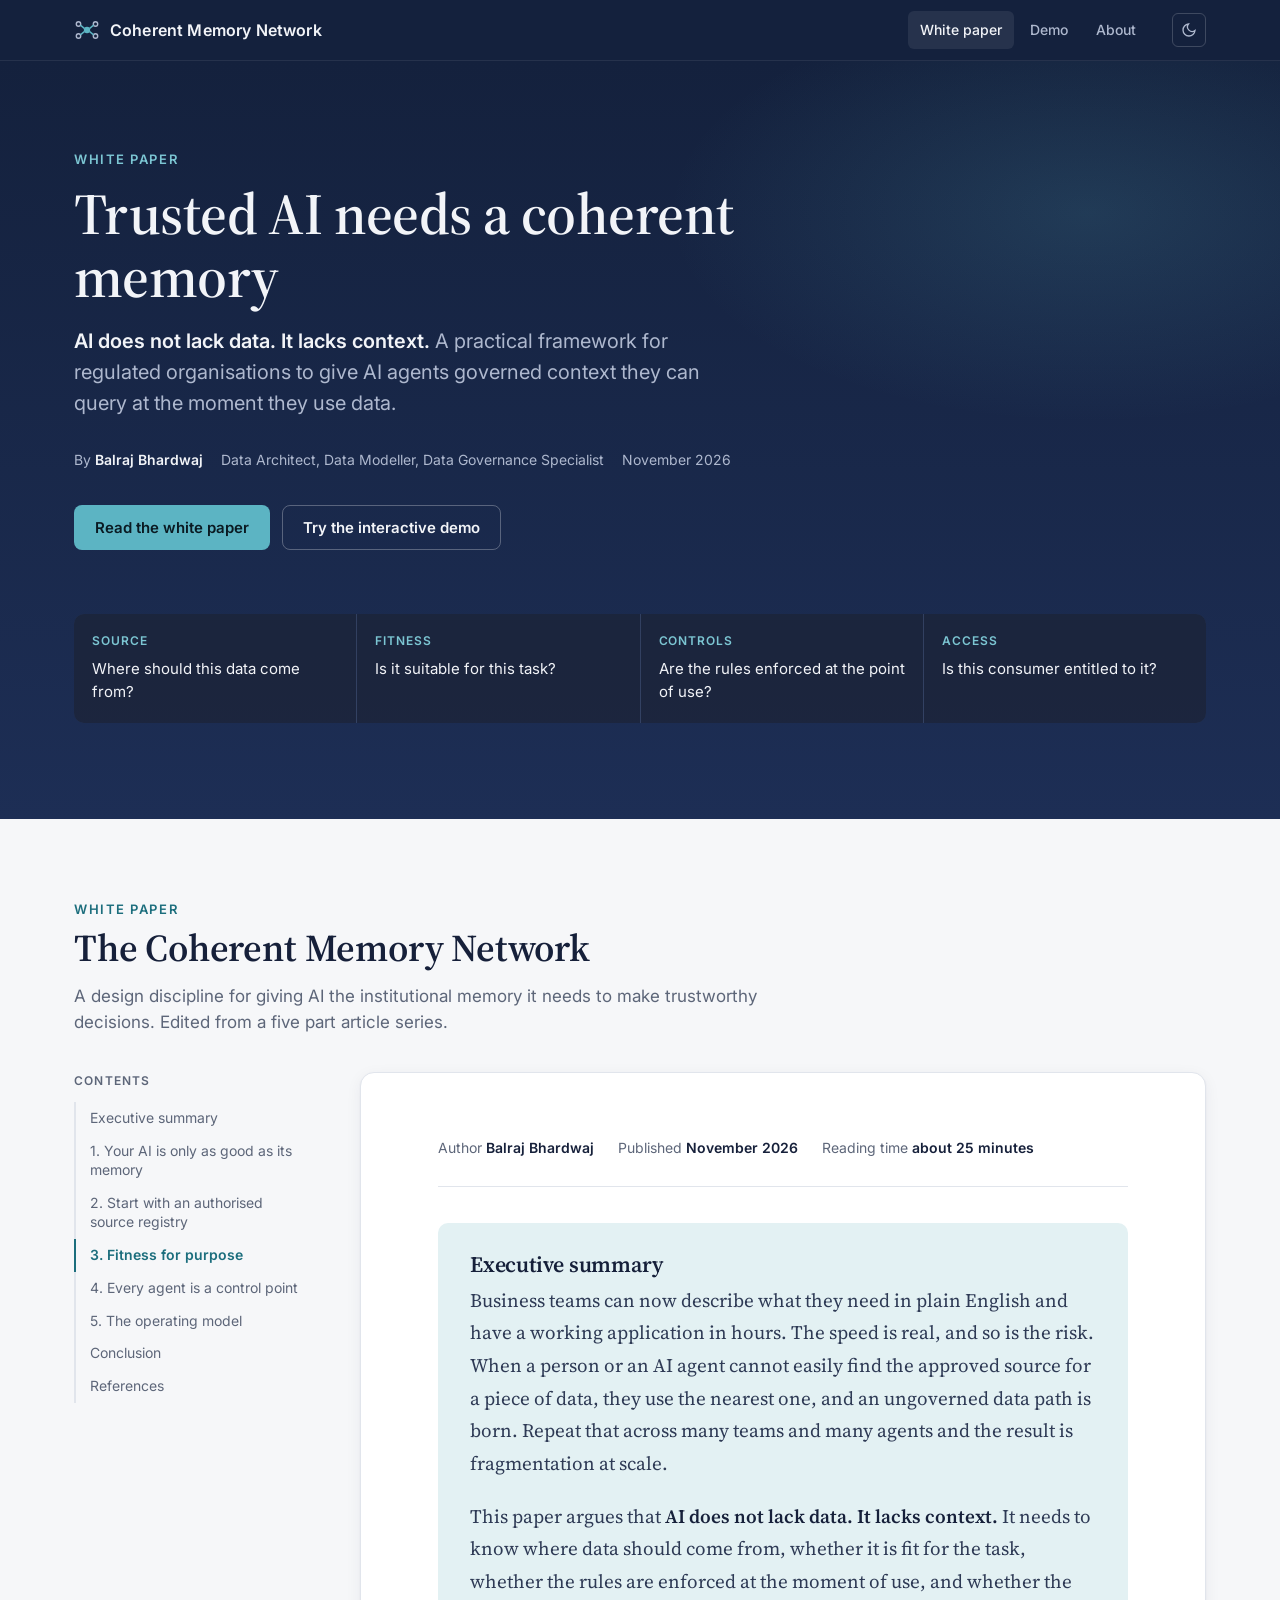
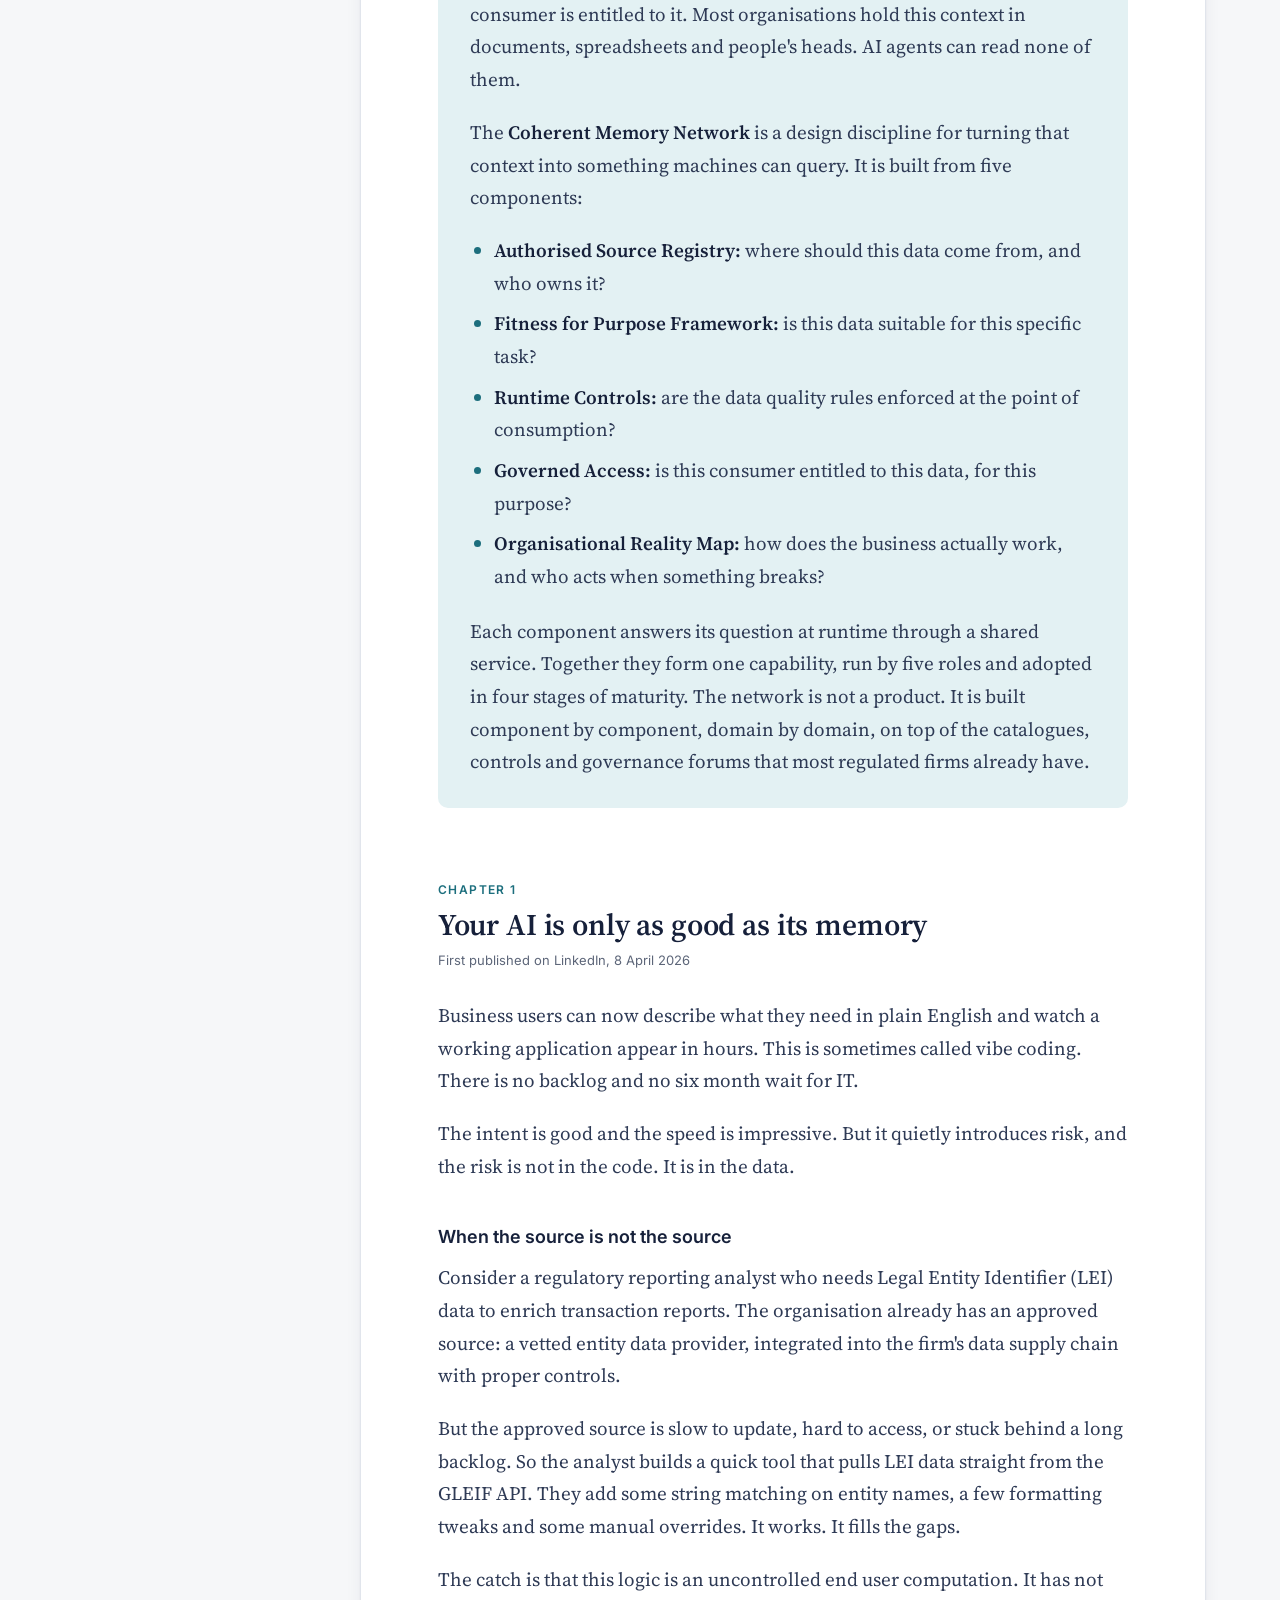
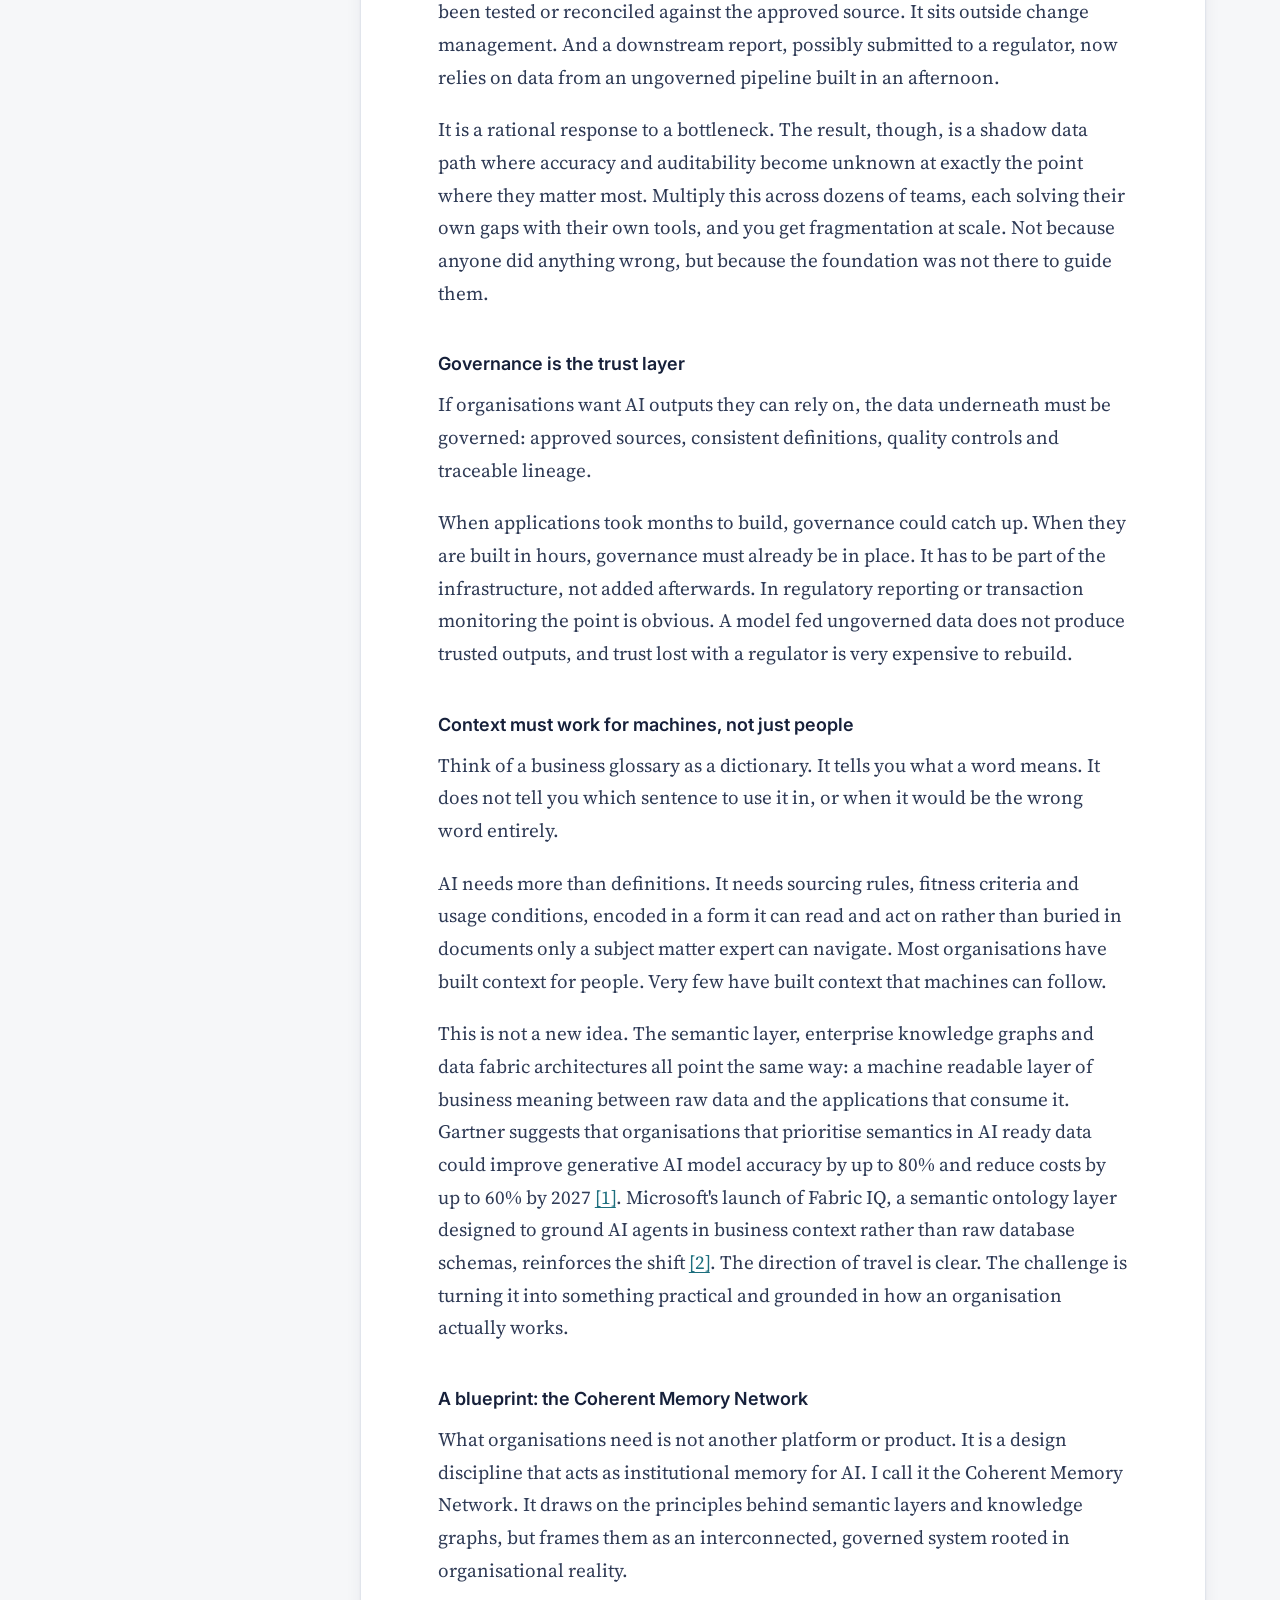
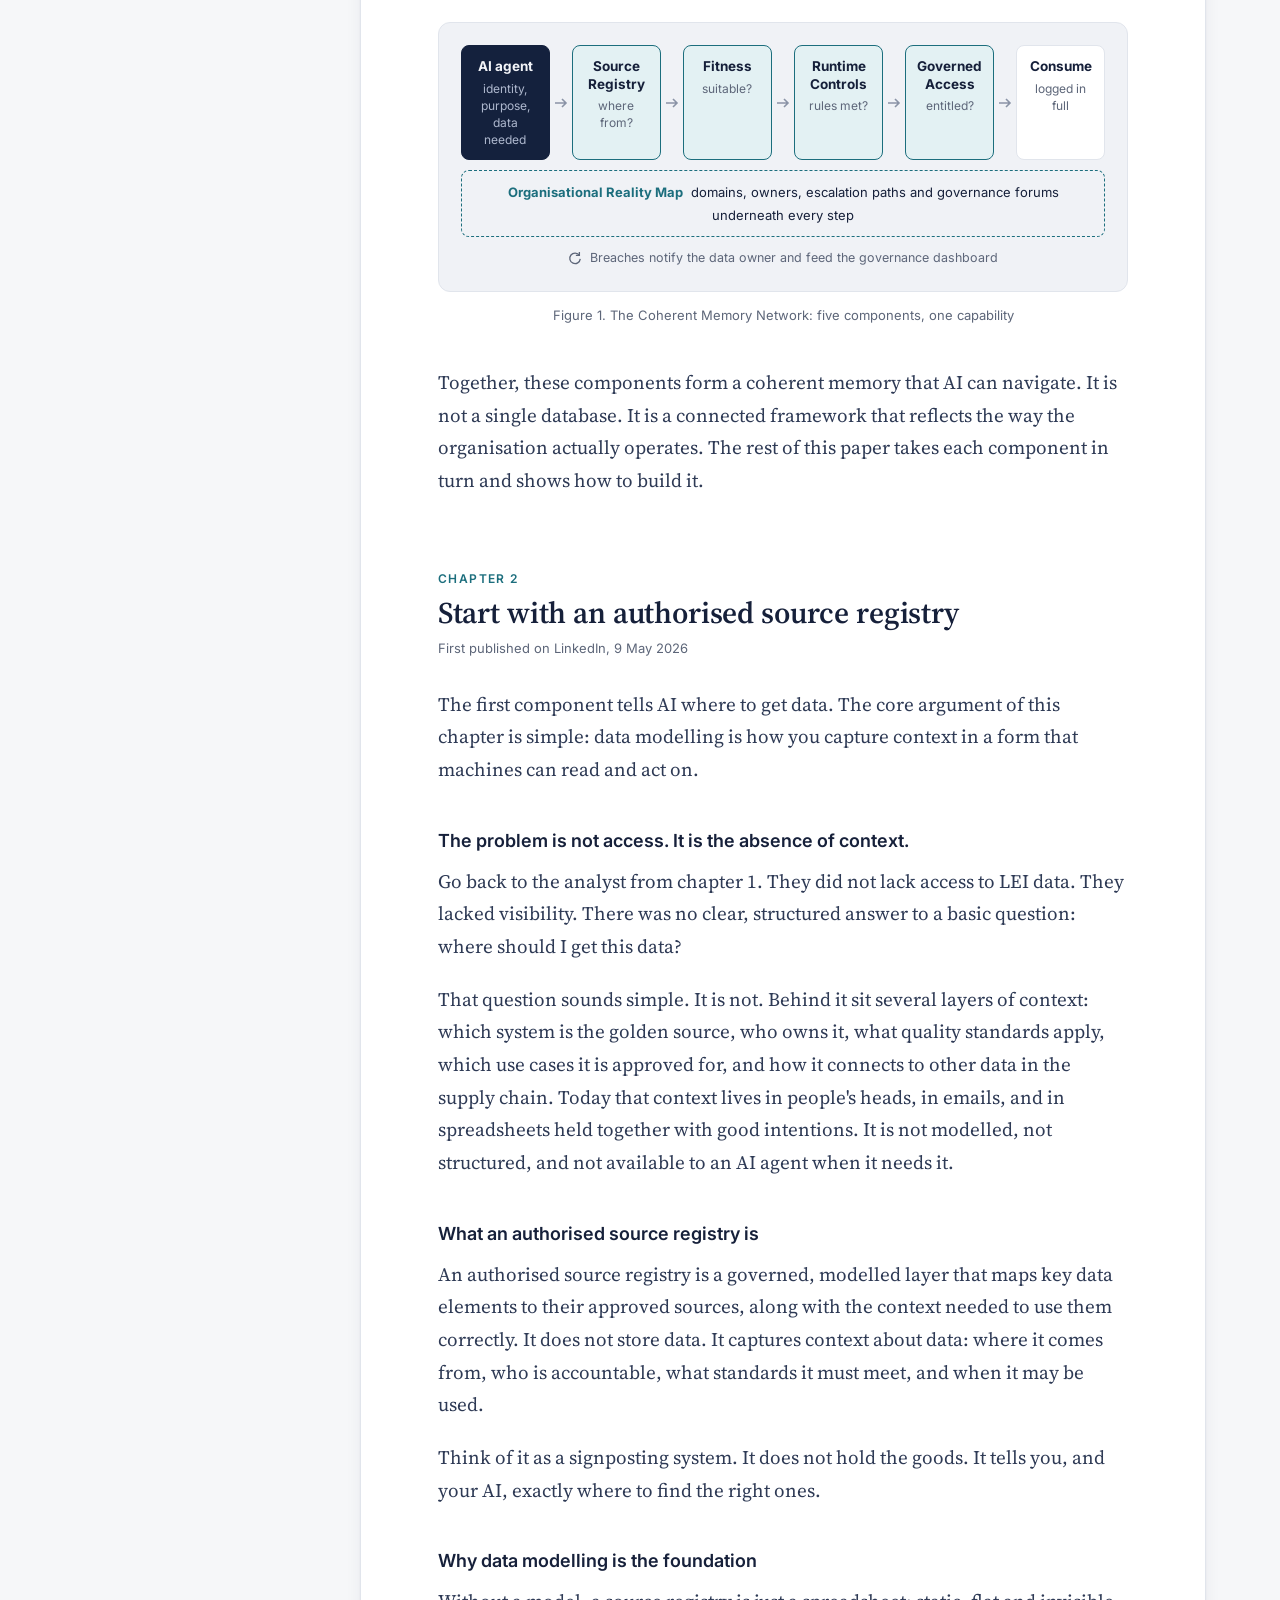
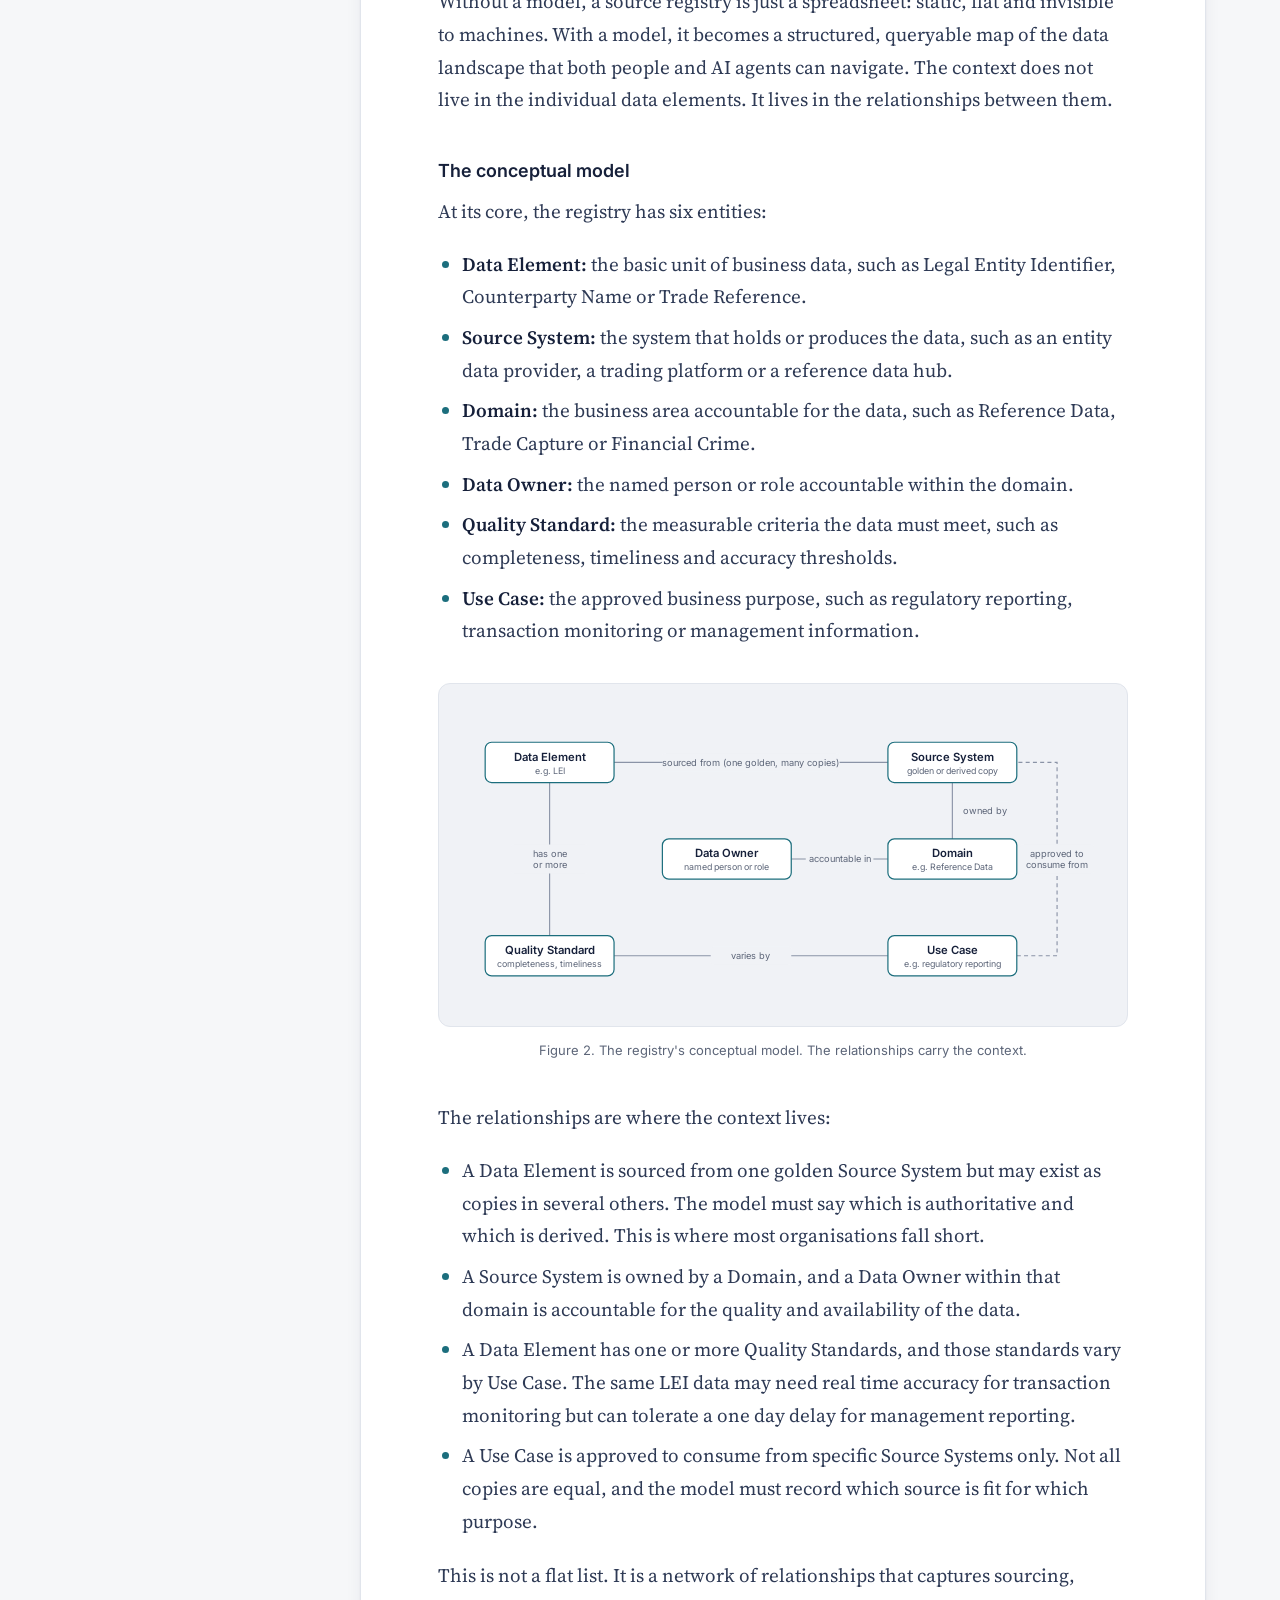
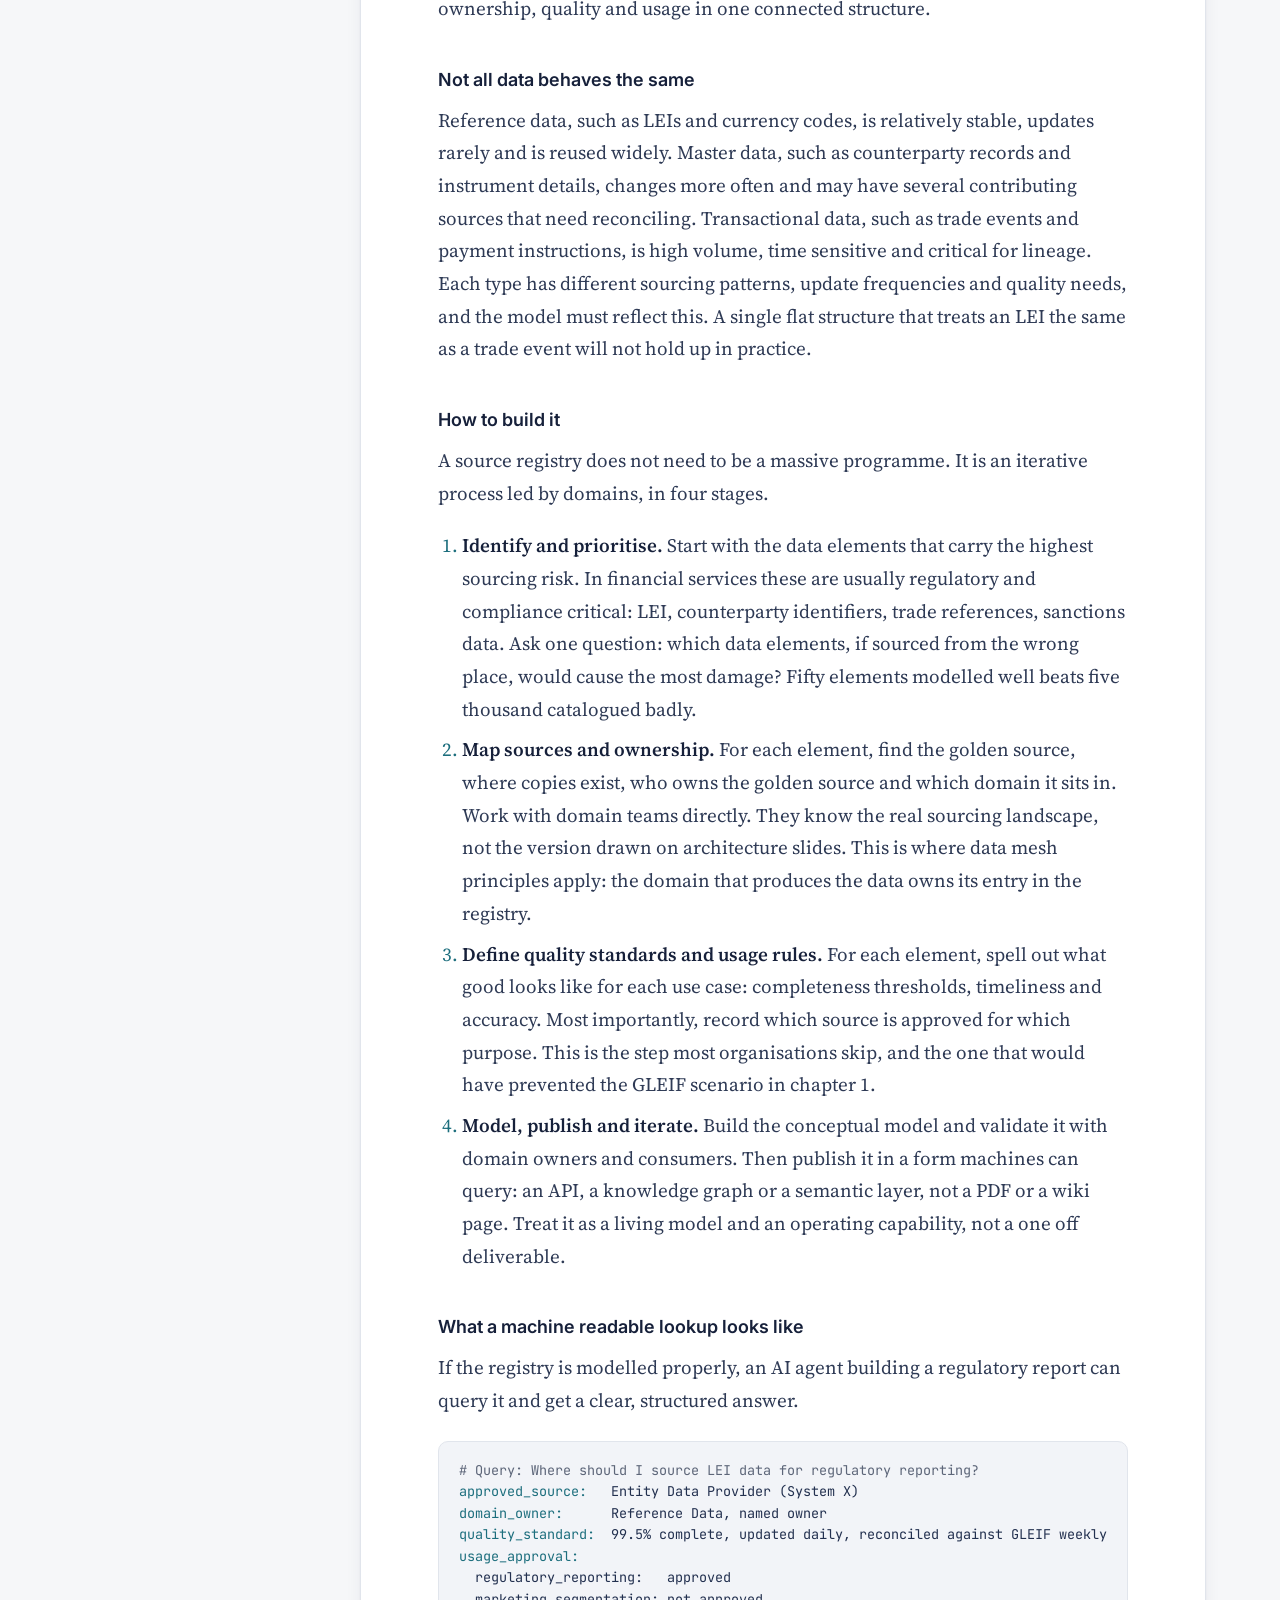
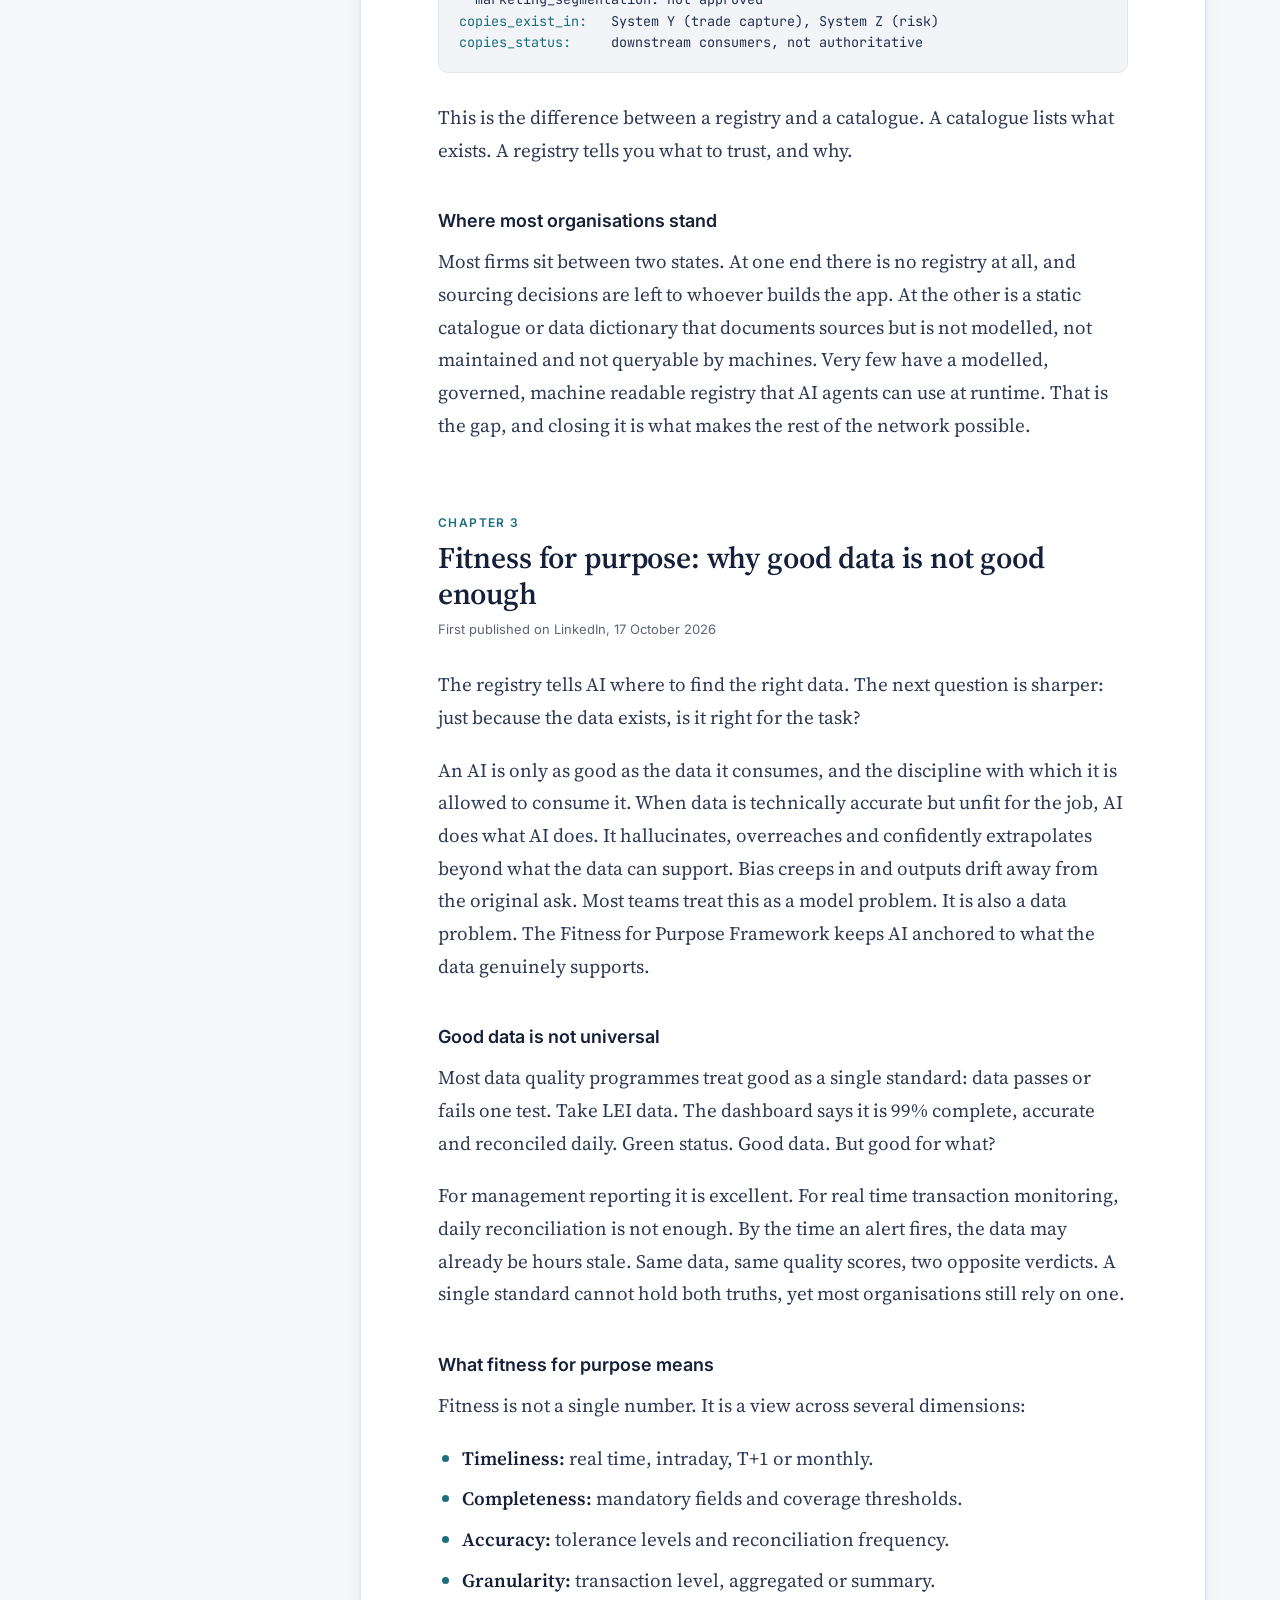
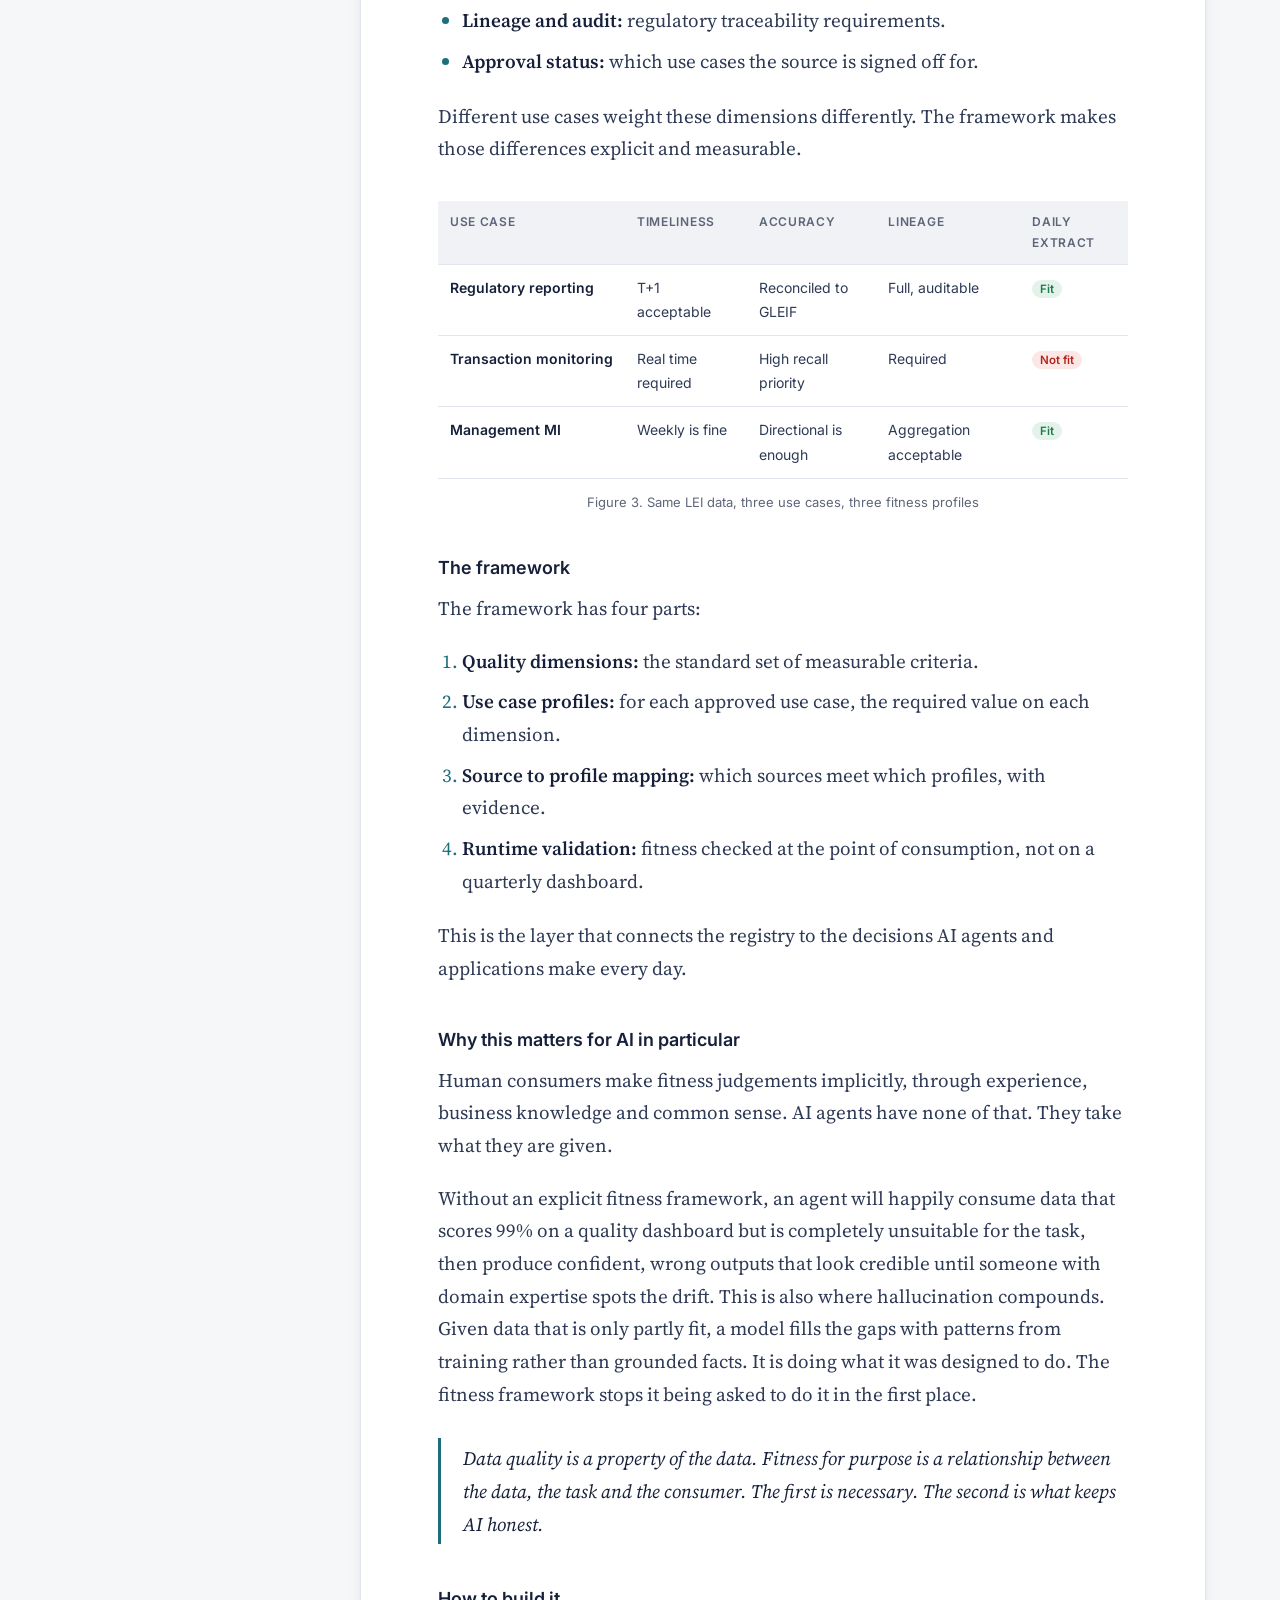
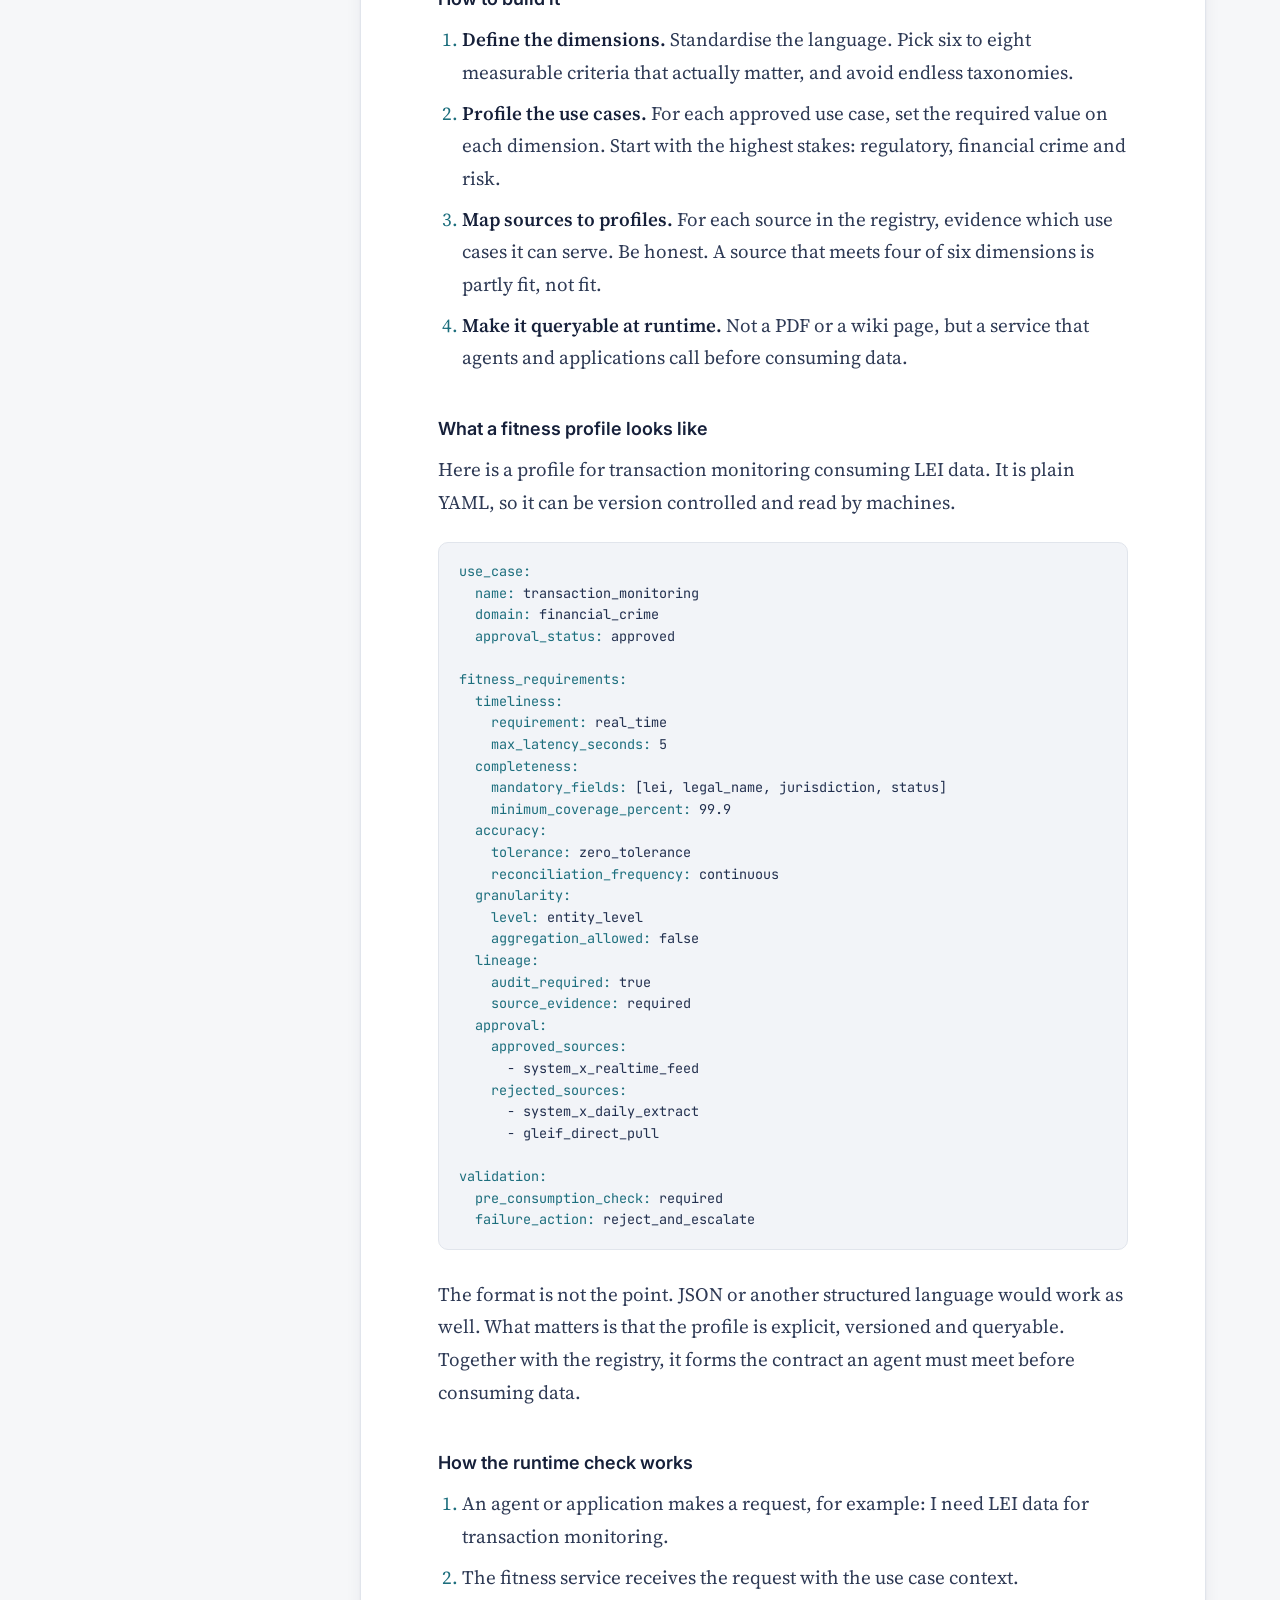
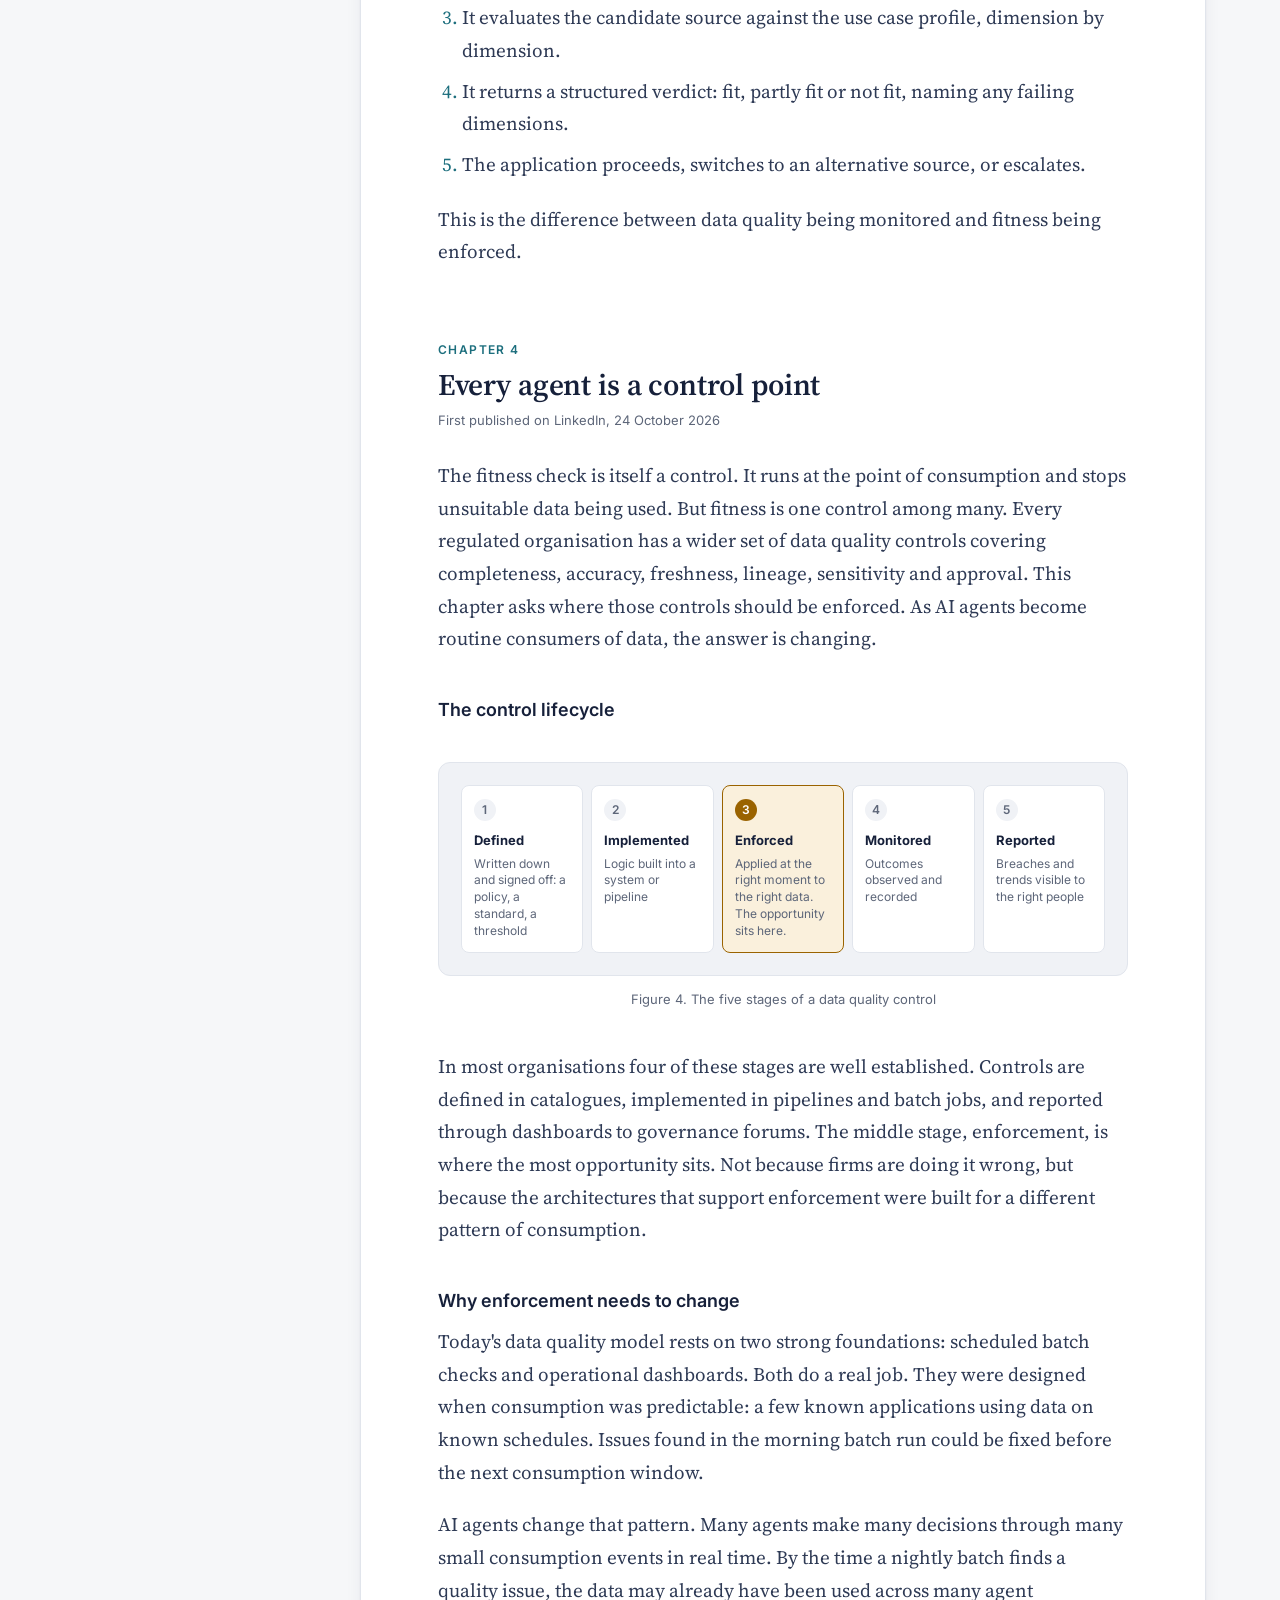
==== commit e4772c10: "Add files via upload" ====
--- a/index.html
+++ b/index.html
@@ -1,10 +1,58 @@
 <!doctype html>
-<html lang="en">
+<html lang="en-GB">
 <head>
 <meta charset="utf-8">
 <meta name="viewport" content="width=device-width, initial-scale=1">
-<title>Coherent Memory Network</title>
-<meta name="description" content="A white paper and interactive demo on giving AI agents governed context in regulated organisations. By Balraj Bhardwaj.">
+<title>Coherent Memory Network: Trusted AI and Data Governance White Paper</title>
+<meta name="description" content="AI does not lack data, it lacks context. A white paper by Balraj Bhardwaj on governing the data AI agents use in regulated firms, with an interactive demo.">
+<meta name="author" content="Balraj Bhardwaj">
+<meta name="robots" content="index, follow">
+<meta name="keywords" content="data governance, AI governance, trusted AI, AI agents, data quality controls, authorised source registry, fitness for purpose, data lineage, regulatory reporting, financial services">
+<link rel="canonical" href="https://balrajbhardwaj.github.io/coherent-memory-network/">
+<meta name="theme-color" content="#14213D">
+<link rel="icon" href="assets/icon.svg" type="image/svg+xml">
+
+<!-- Social sharing (LinkedIn, X, Slack, Teams) -->
+<meta property="og:type" content="article">
+<meta property="og:site_name" content="Coherent Memory Network">
+<meta property="og:title" content="Trusted AI needs a coherent memory">
+<meta property="og:description" content="A practical framework for regulated organisations to give AI agents governed context they can query at the moment they use data.">
+<meta property="og:url" content="https://balrajbhardwaj.github.io/coherent-memory-network/">
+<meta property="og:image" content="https://balrajbhardwaj.github.io/coherent-memory-network/assets/share.png">
+<meta property="og:image:width" content="1200">
+<meta property="og:image:height" content="630">
+<meta property="og:image:alt" content="Coherent Memory Network: trusted AI needs a coherent memory. White paper by Balraj Bhardwaj.">
+<meta property="og:locale" content="en_GB">
+<meta property="article:author" content="https://www.linkedin.com/in/bal8/">
+<meta property="article:published_time" content="2026-11-19">
+<meta name="twitter:card" content="summary_large_image">
+<meta name="twitter:title" content="Trusted AI needs a coherent memory">
+<meta name="twitter:description" content="A practical framework for regulated organisations to give AI agents governed context they can query at the moment they use data.">
+<meta name="twitter:image" content="https://balrajbhardwaj.github.io/coherent-memory-network/assets/share.png">
+
+<!-- Structured data for search engines -->
+<script type="application/ld+json">
+{
+  "@context": "https://schema.org",
+  "@type": "Article",
+  "headline": "Trusted AI needs a coherent memory: the Coherent Memory Network",
+  "description": "A white paper on giving AI agents governed context in regulated organisations, covering an authorised source registry, fitness for purpose profiles, runtime data quality controls, governed access and an operating model.",
+  "image": "https://balrajbhardwaj.github.io/coherent-memory-network/assets/share.png",
+  "datePublished": "2026-11-19",
+  "dateModified": "2026-11-19",
+  "inLanguage": "en-GB",
+  "mainEntityOfPage": "https://balrajbhardwaj.github.io/coherent-memory-network/",
+  "author": {
+    "@type": "Person",
+    "name": "Balraj Bhardwaj",
+    "jobTitle": "Data Architect, Data Modeller, Data Governance Specialist",
+    "url": "https://www.linkedin.com/in/bal8/",
+    "sameAs": ["https://www.linkedin.com/in/bal8/", "https://github.com/balrajbhardwaj"]
+  },
+  "keywords": "data governance, AI governance, trusted AI, AI agents, data quality, authorised source registry, fitness for purpose, regulatory reporting",
+  "about": ["Data governance", "Artificial intelligence", "Data quality"]
+}
+</script>
 <link rel="preconnect" href="https://fonts.googleapis.com">
 <link rel="preconnect" href="https://fonts.gstatic.com" crossorigin>
 <link href="https://fonts.googleapis.com/css2?family=Inter:wght@400;500;600;700&family=Source+Serif+4:ital,opsz,wght@0,8..60,400;0,8..60,600;1,8..60,400&family=JetBrains+Mono:wght@400;500&display=swap" rel="stylesheet">
@@ -70,10 +118,6 @@
           <li><a href="#conclusion">Conclusion</a></li>
           <li><a href="#references">References</a></li>
         </ol>
-        <button class="btn btn-pdf" type="button" onclick="window.print()">
-          <svg width="16" height="16" viewBox="0 0 24 24" fill="none" stroke="currentColor" stroke-width="2" aria-hidden="true"><path d="M12 3v12m0 0-4-4m4 4 4-4M5 21h14"/></svg>
-          Download as PDF
-        </button>
       </aside>
 
       <article class="paper">
@@ -81,7 +125,6 @@
           <span>Author <b>Balraj Bhardwaj</b></span>
           <span>Published <b>November 2026</b></span>
           <span>Reading time <b>about 25 minutes</b></span>
-          <a class="no-print" href="#" onclick="window.print();return false;">Download as PDF</a>
         </div>
 
         <div class="prose">
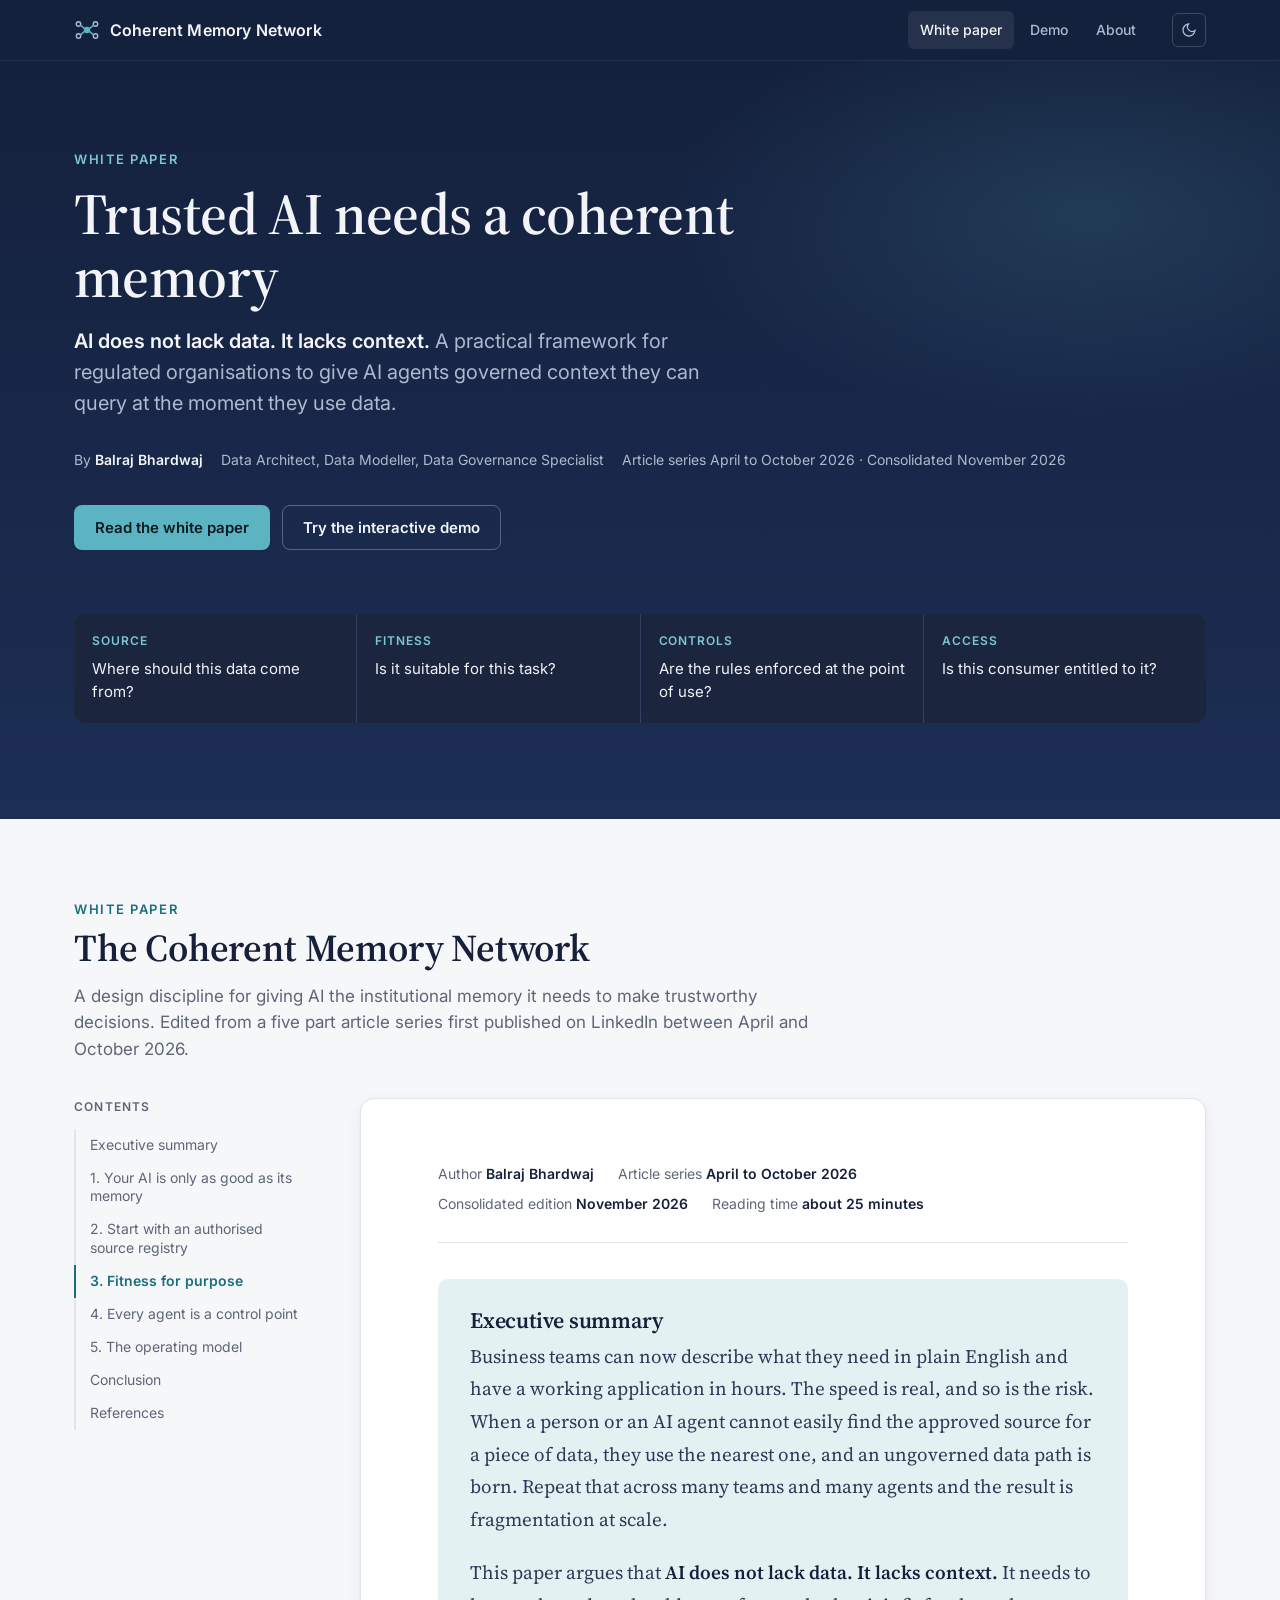
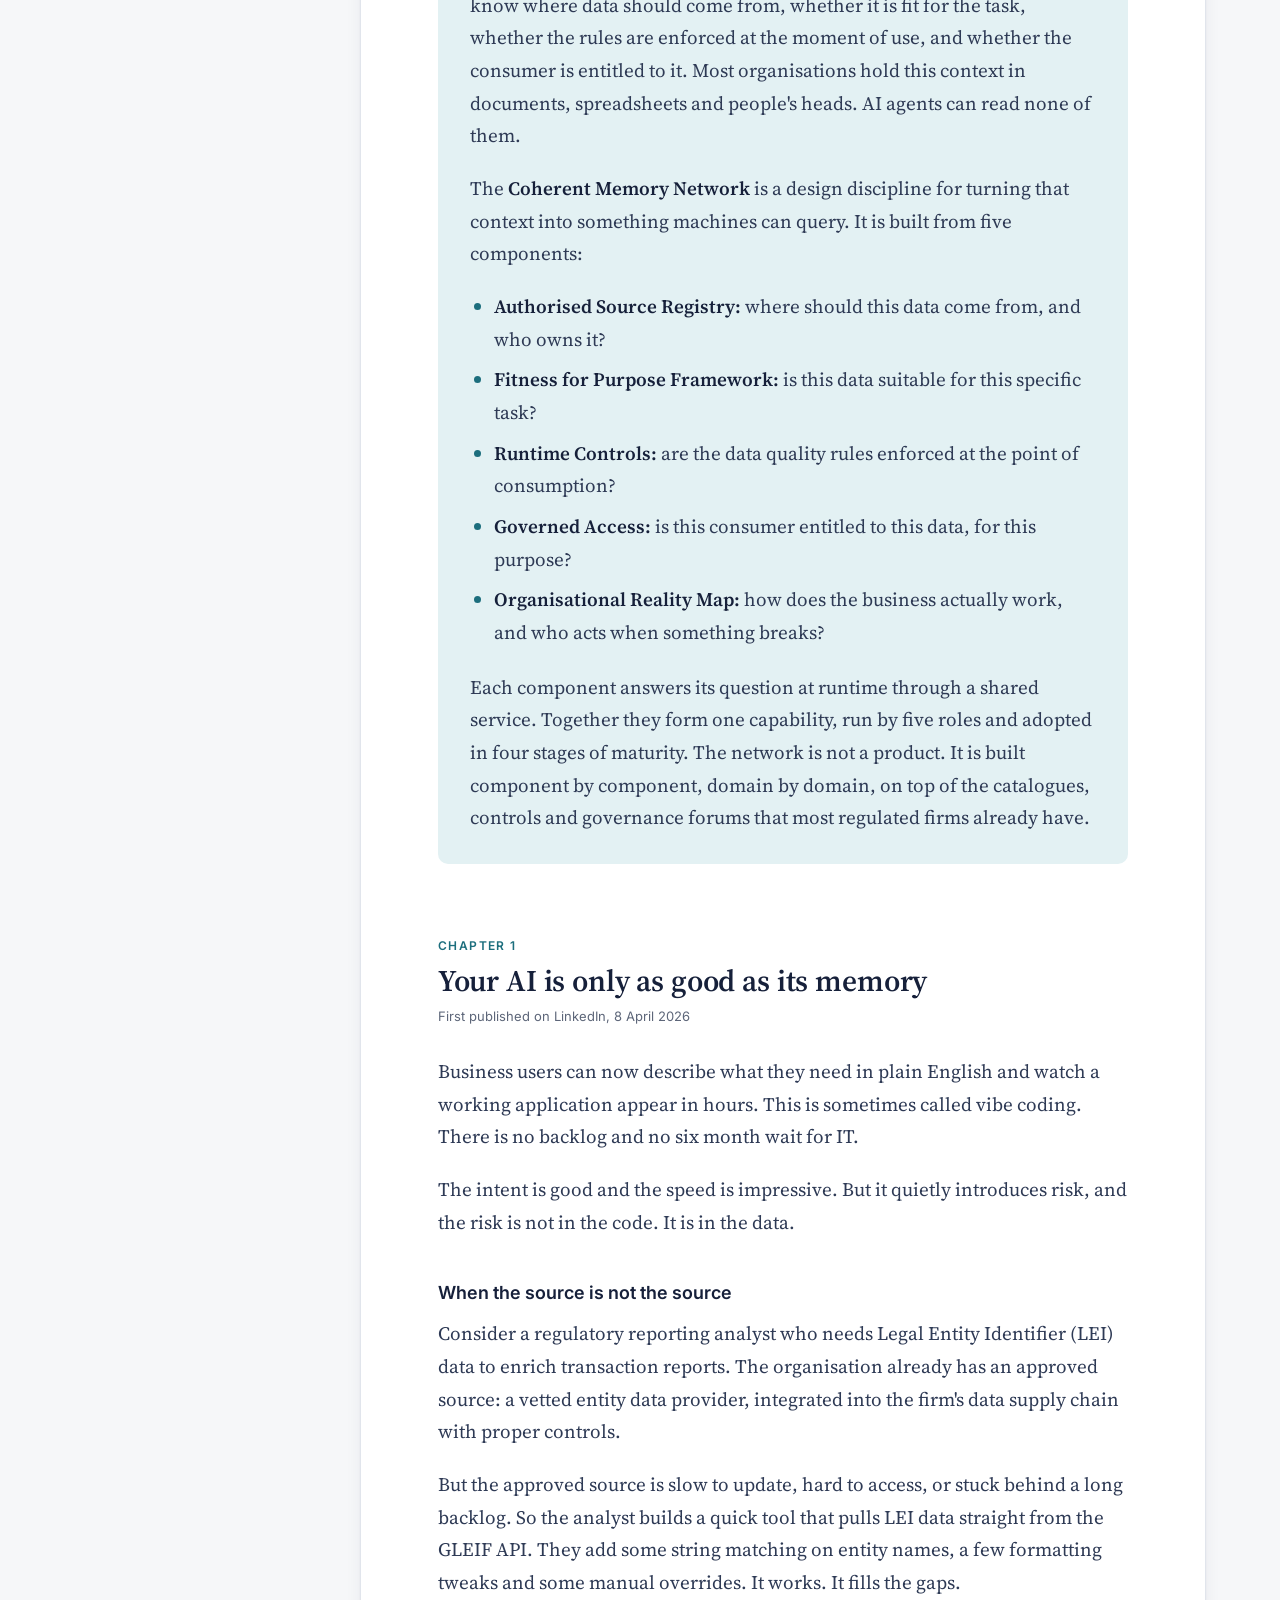
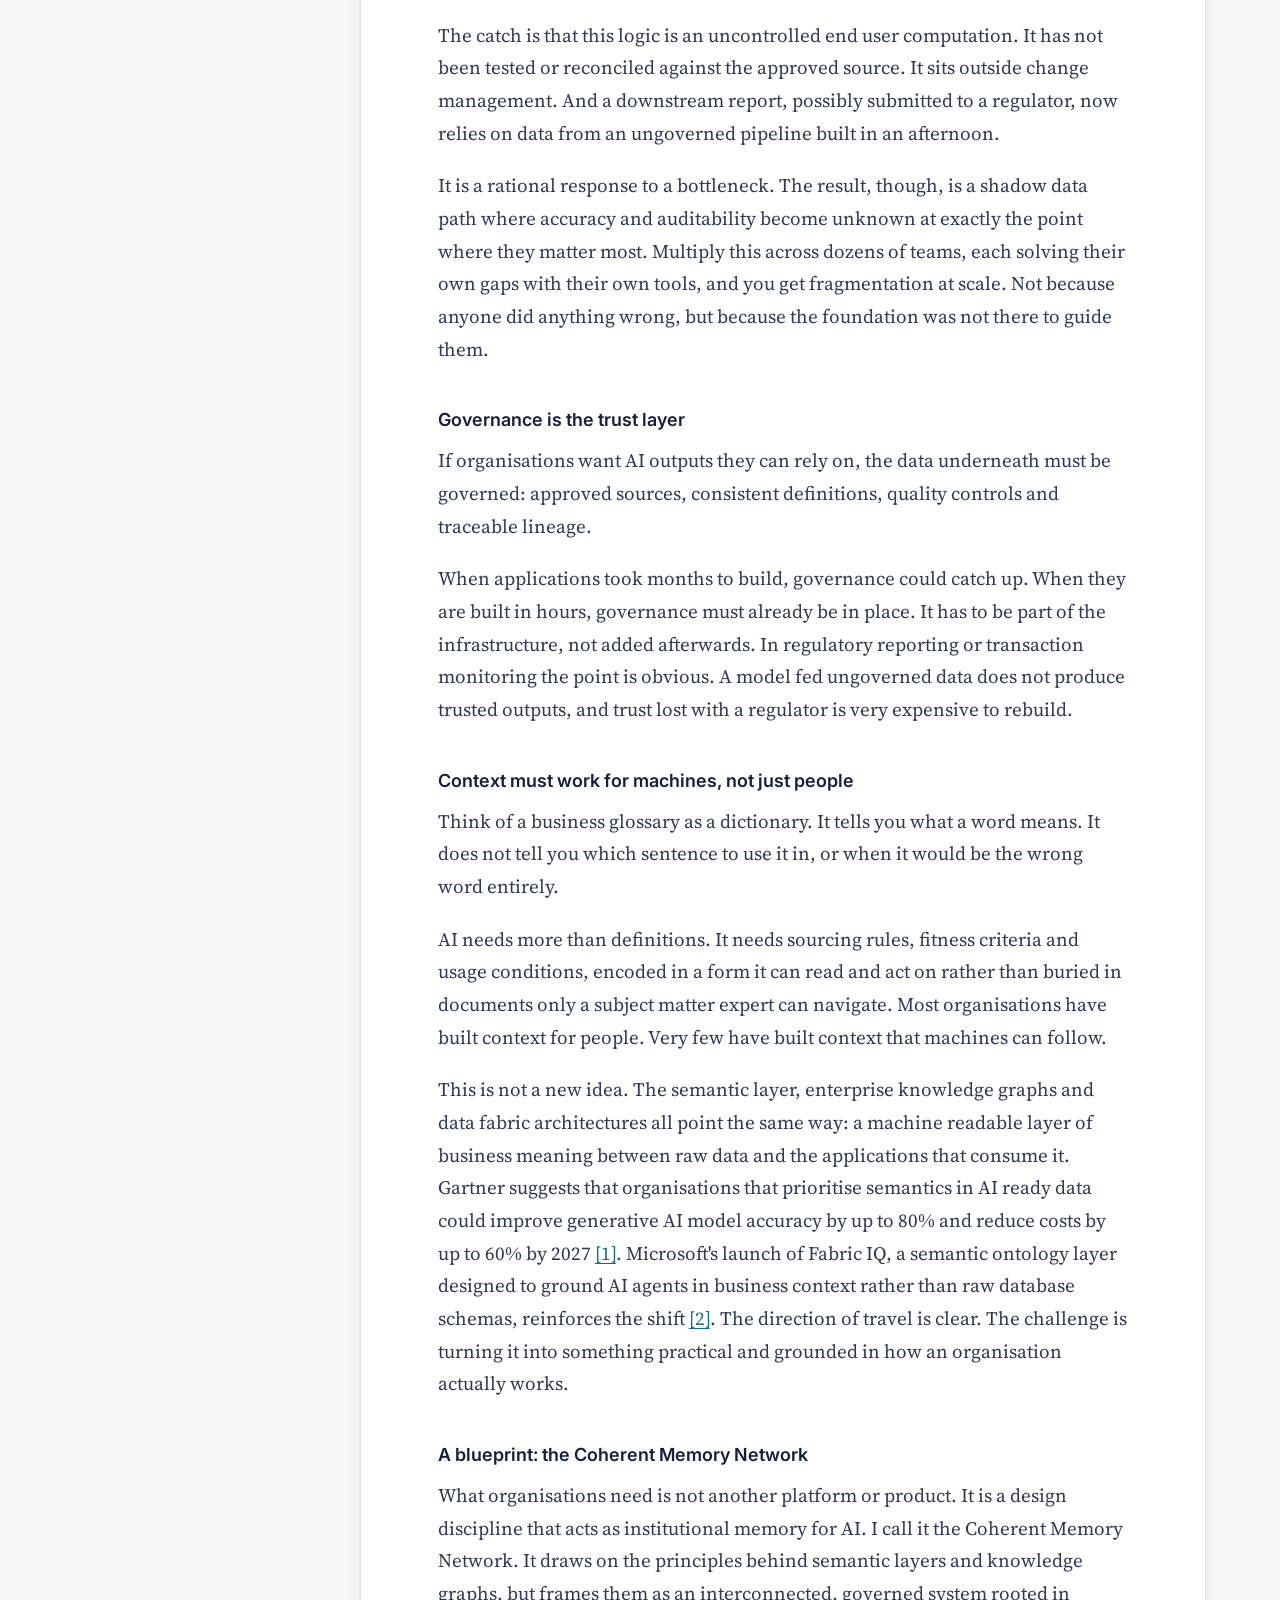
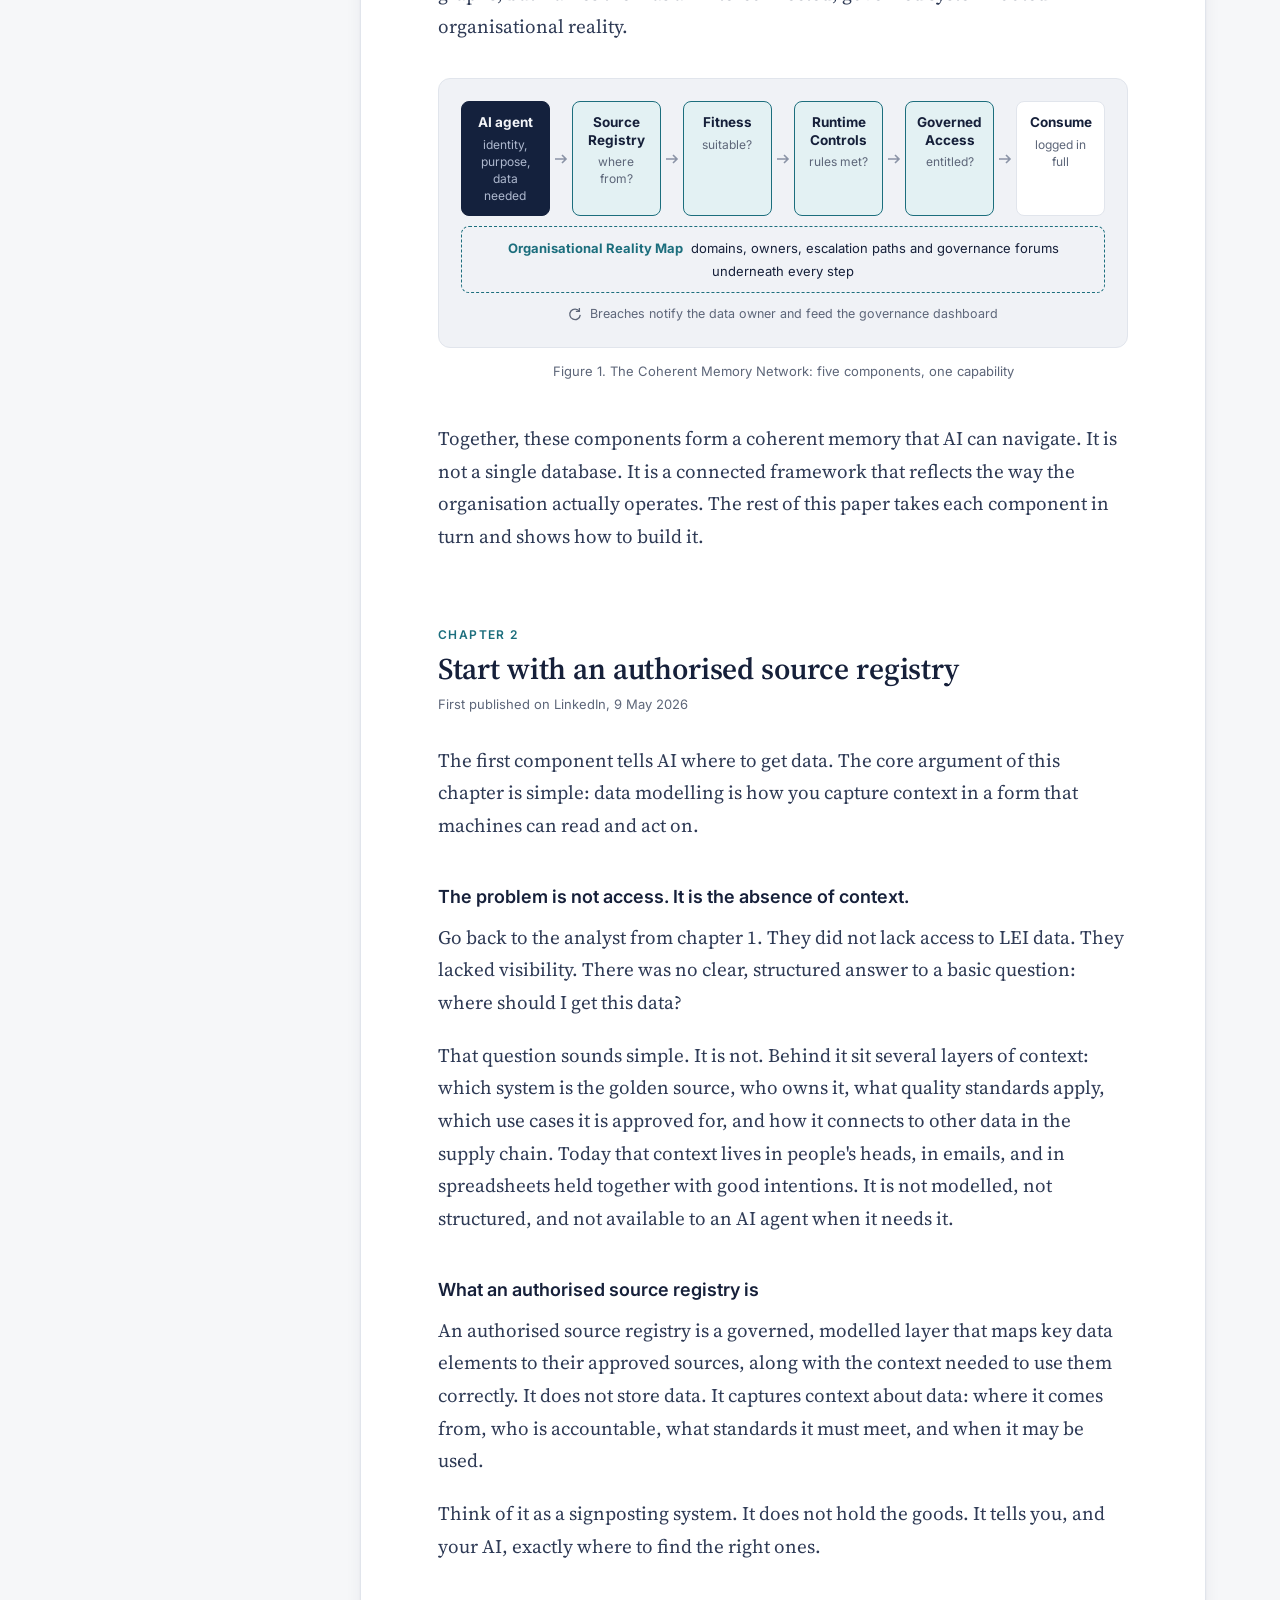
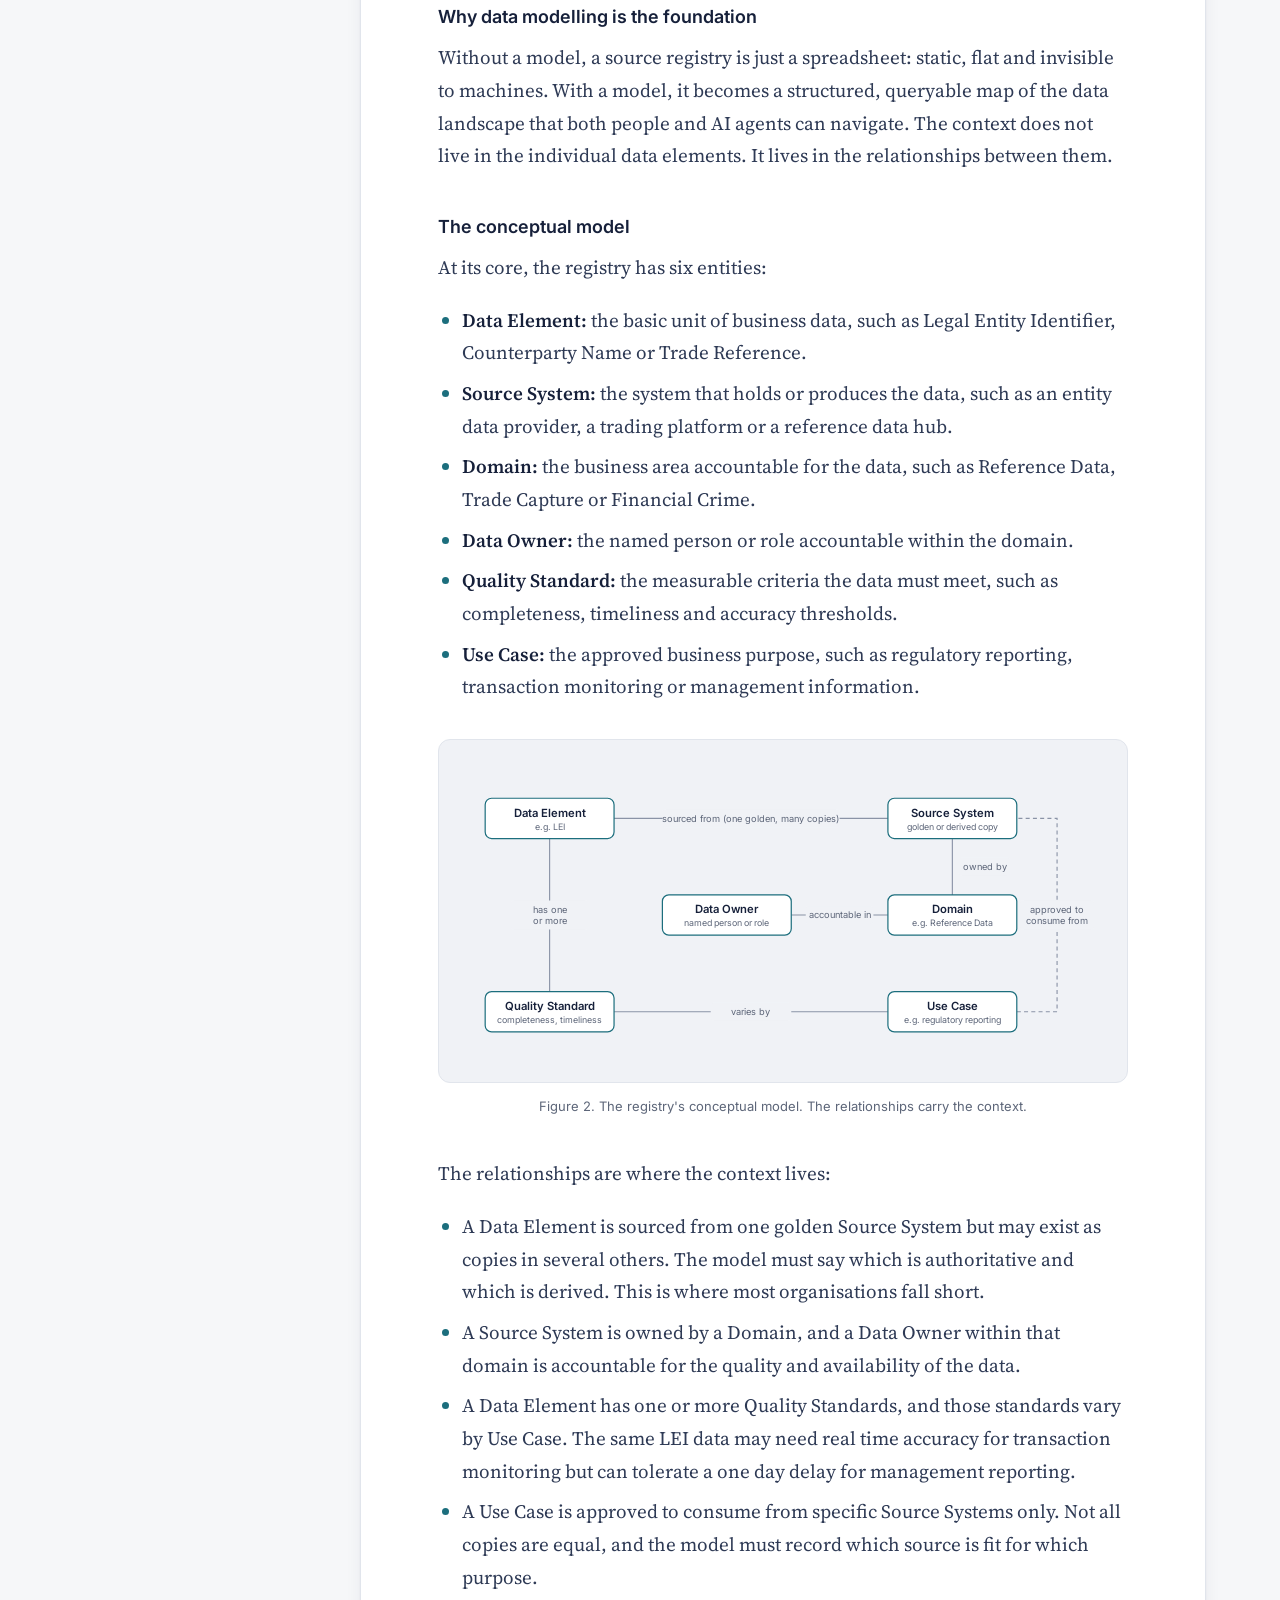
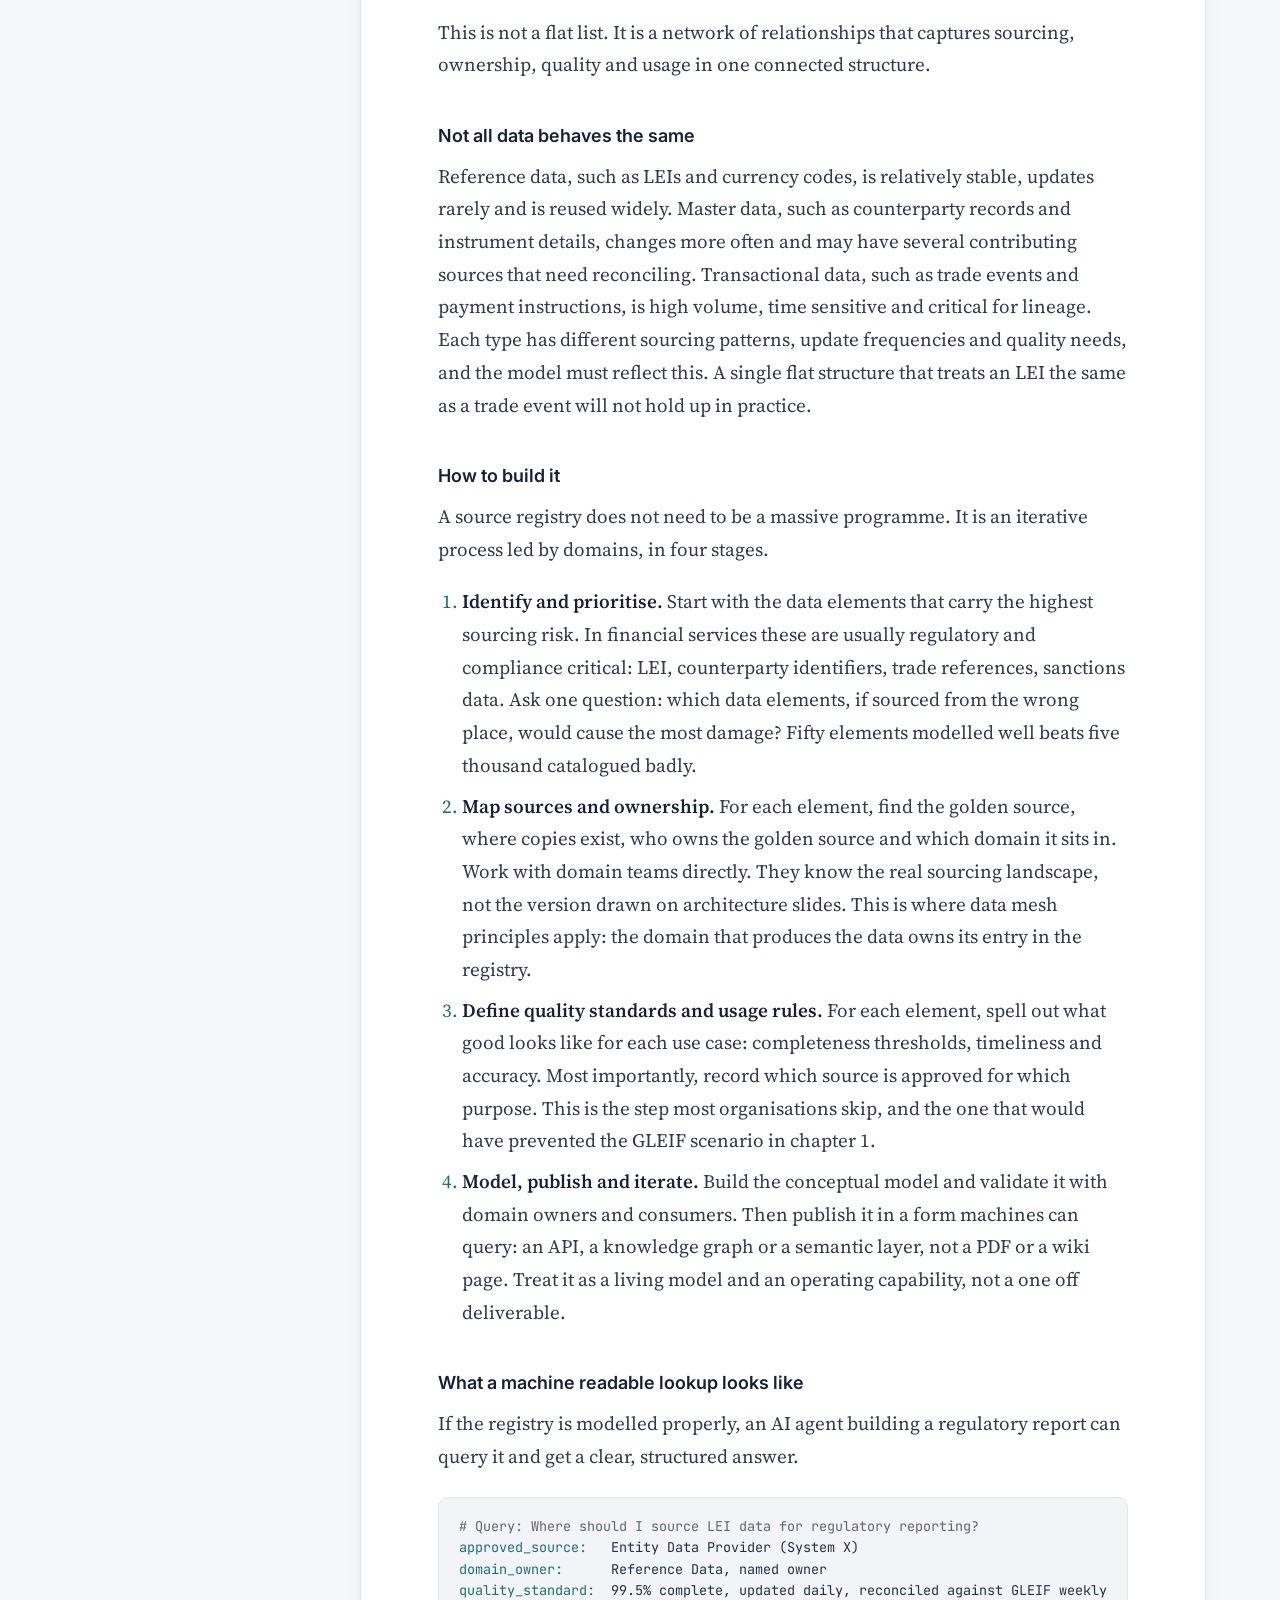
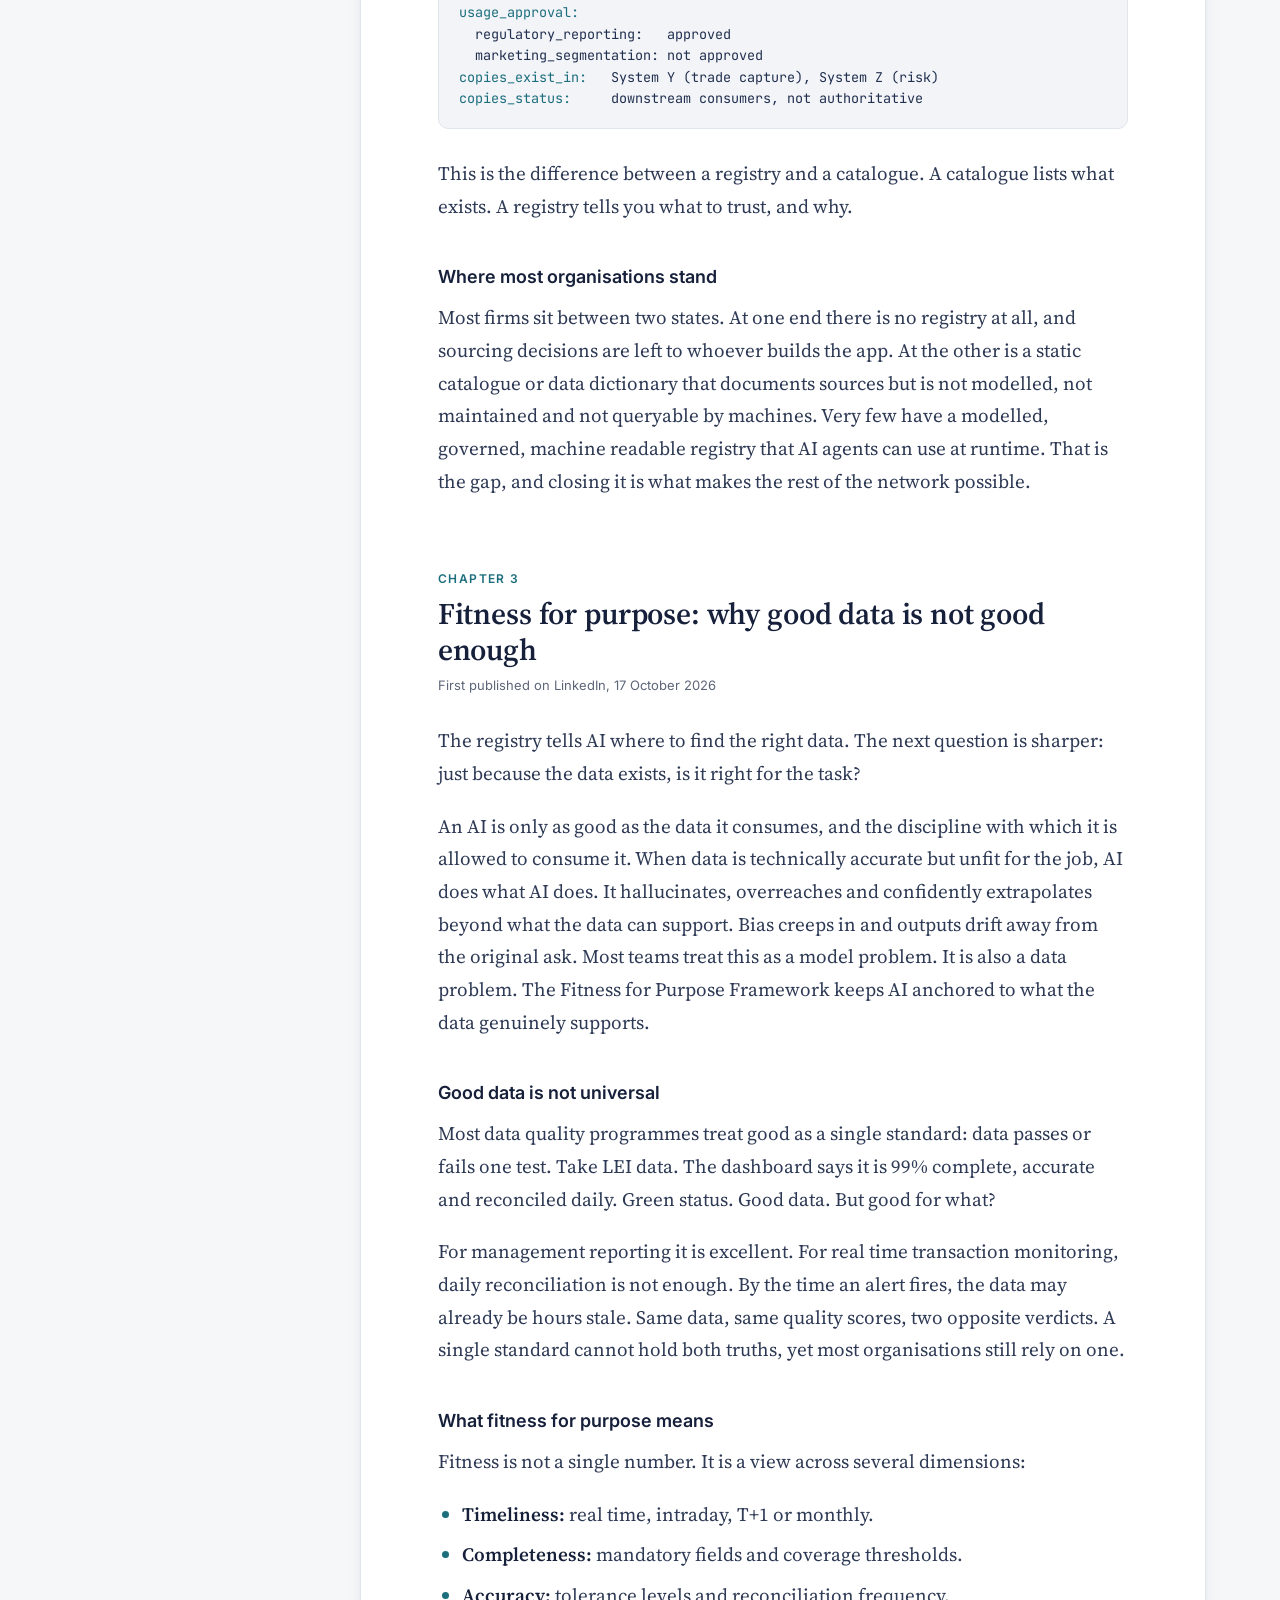
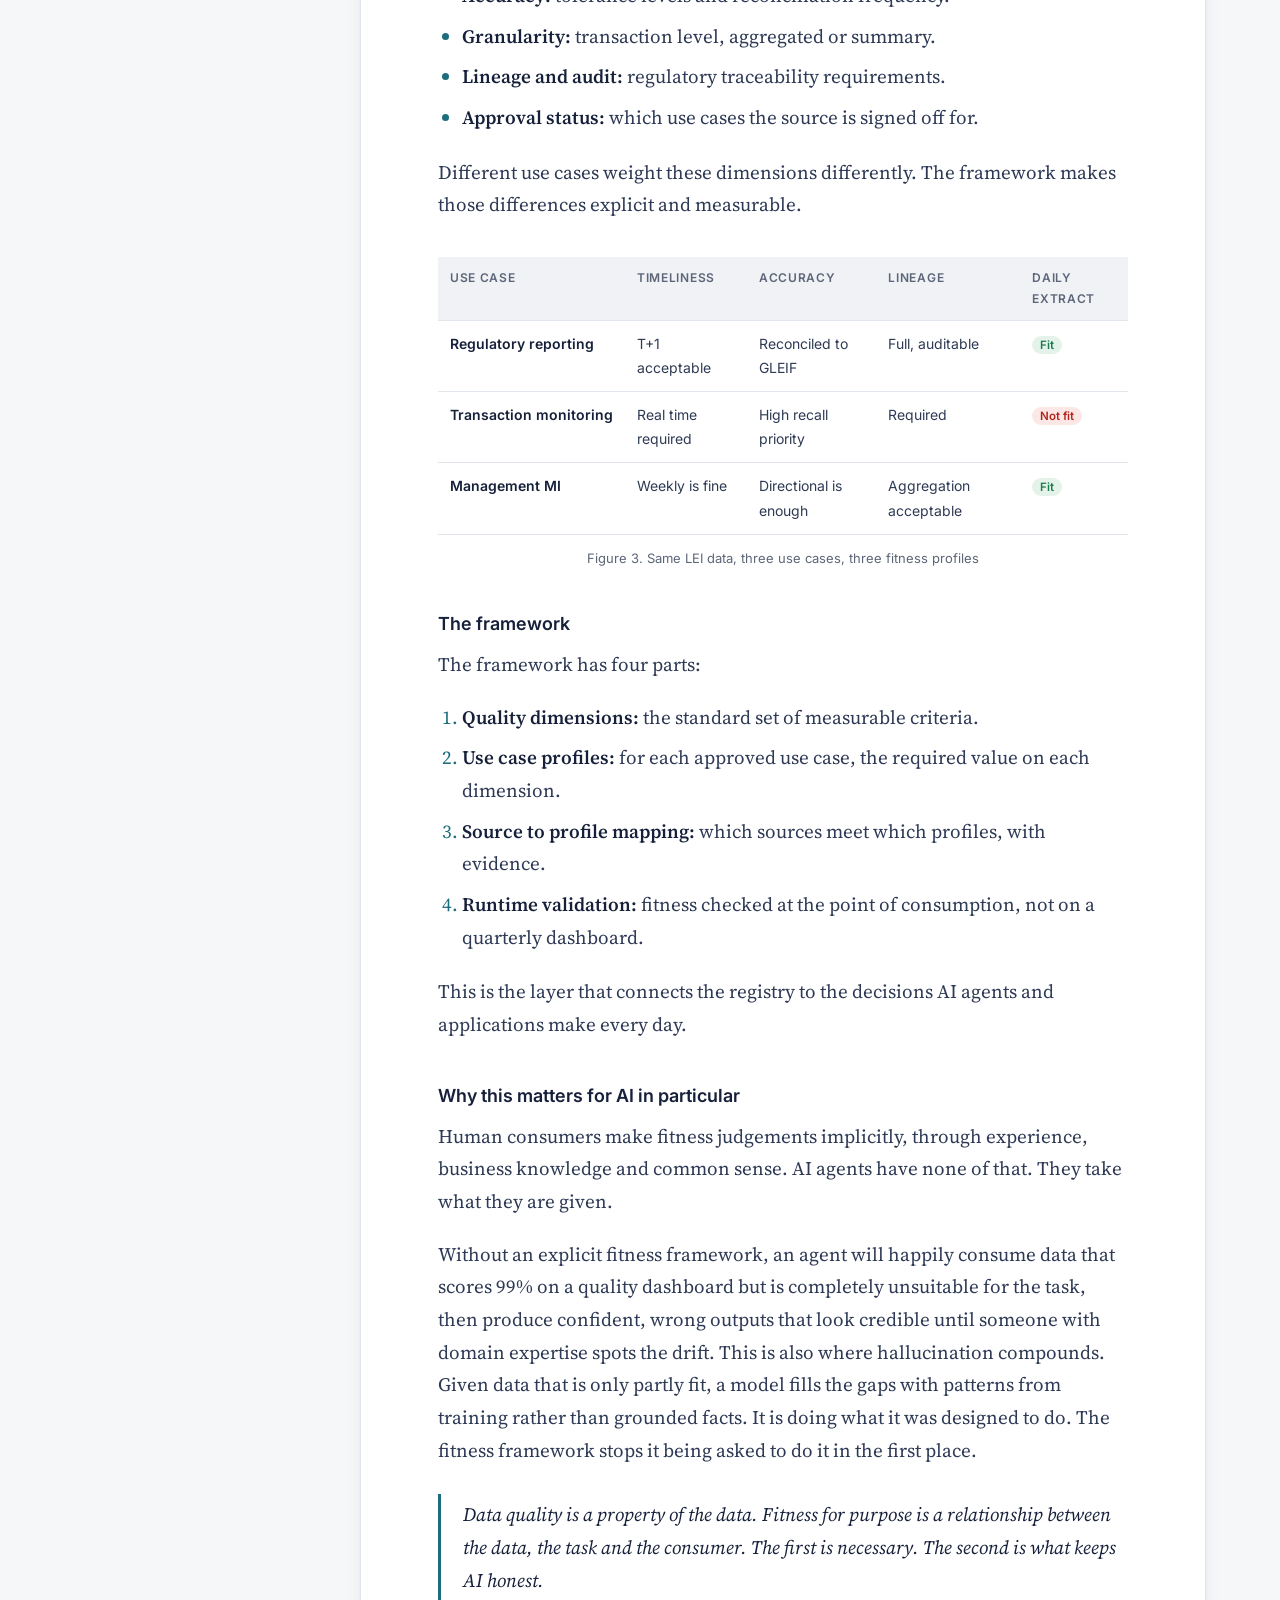
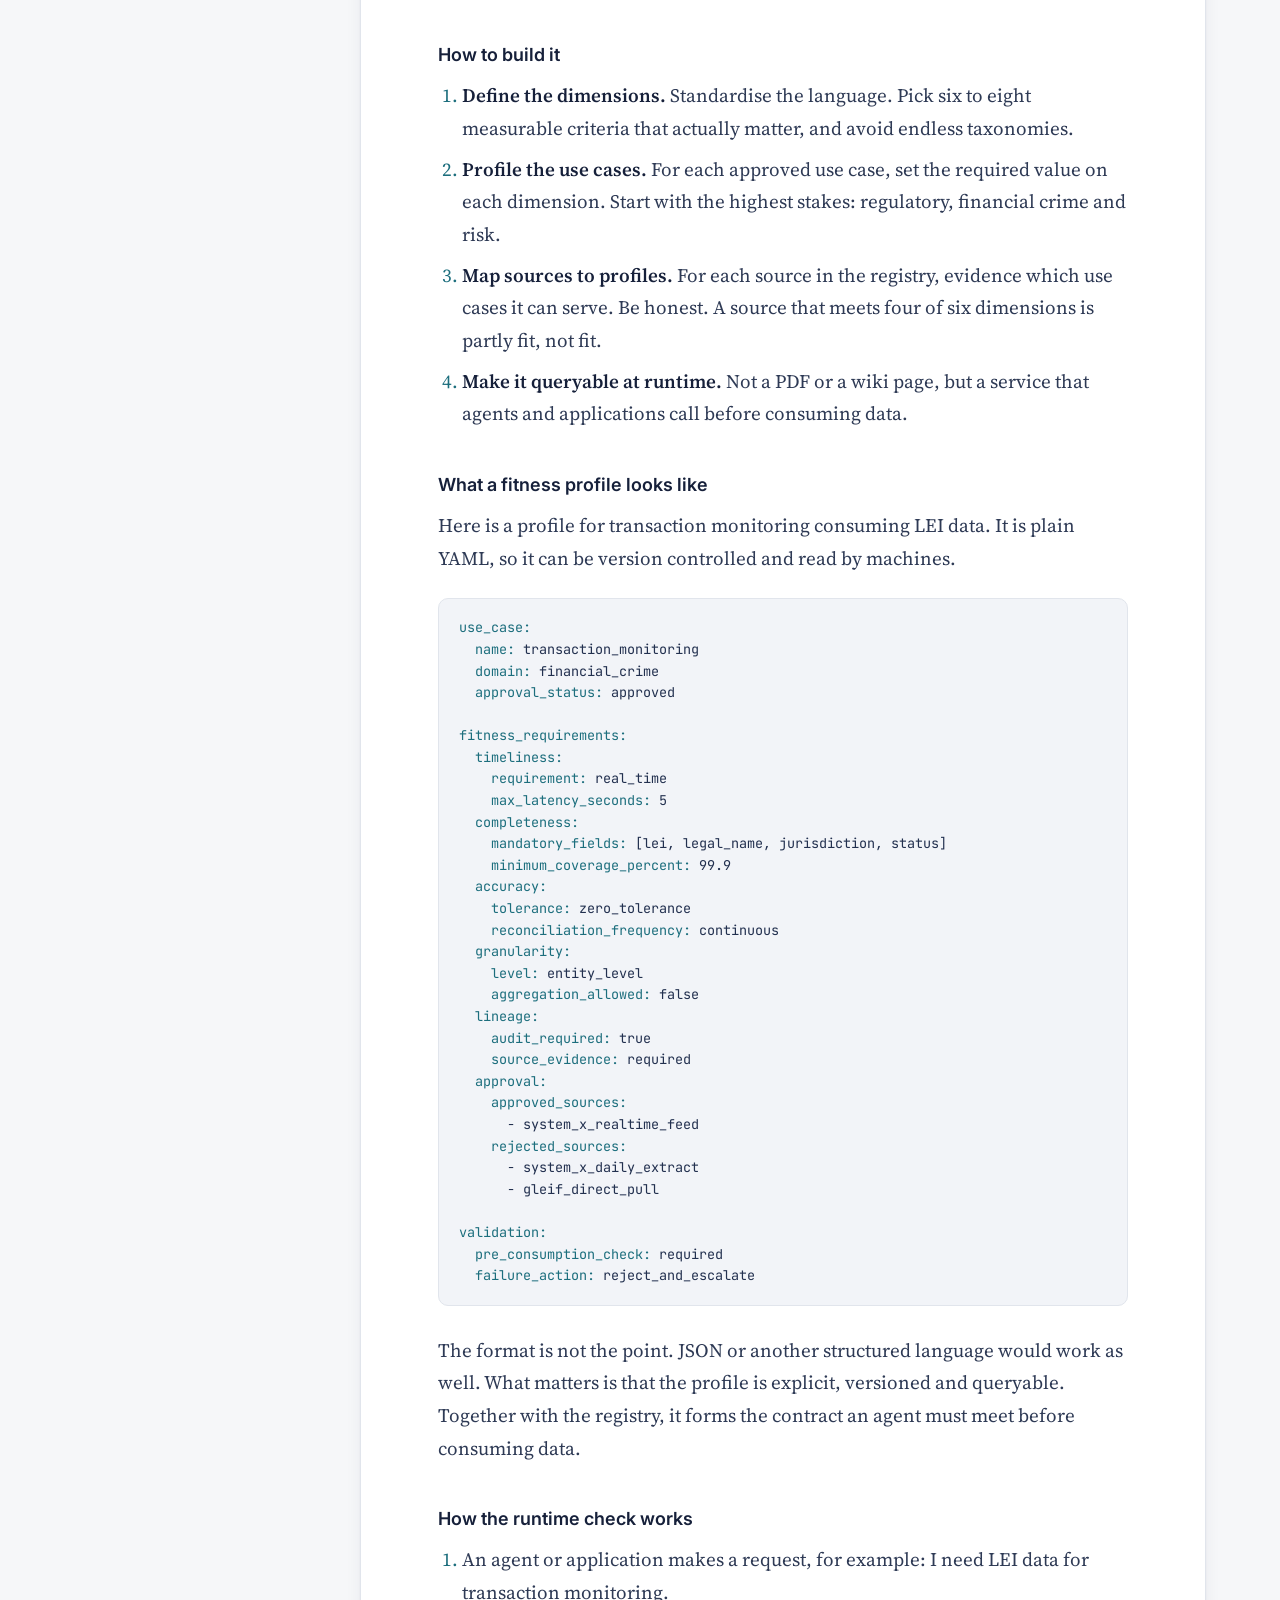
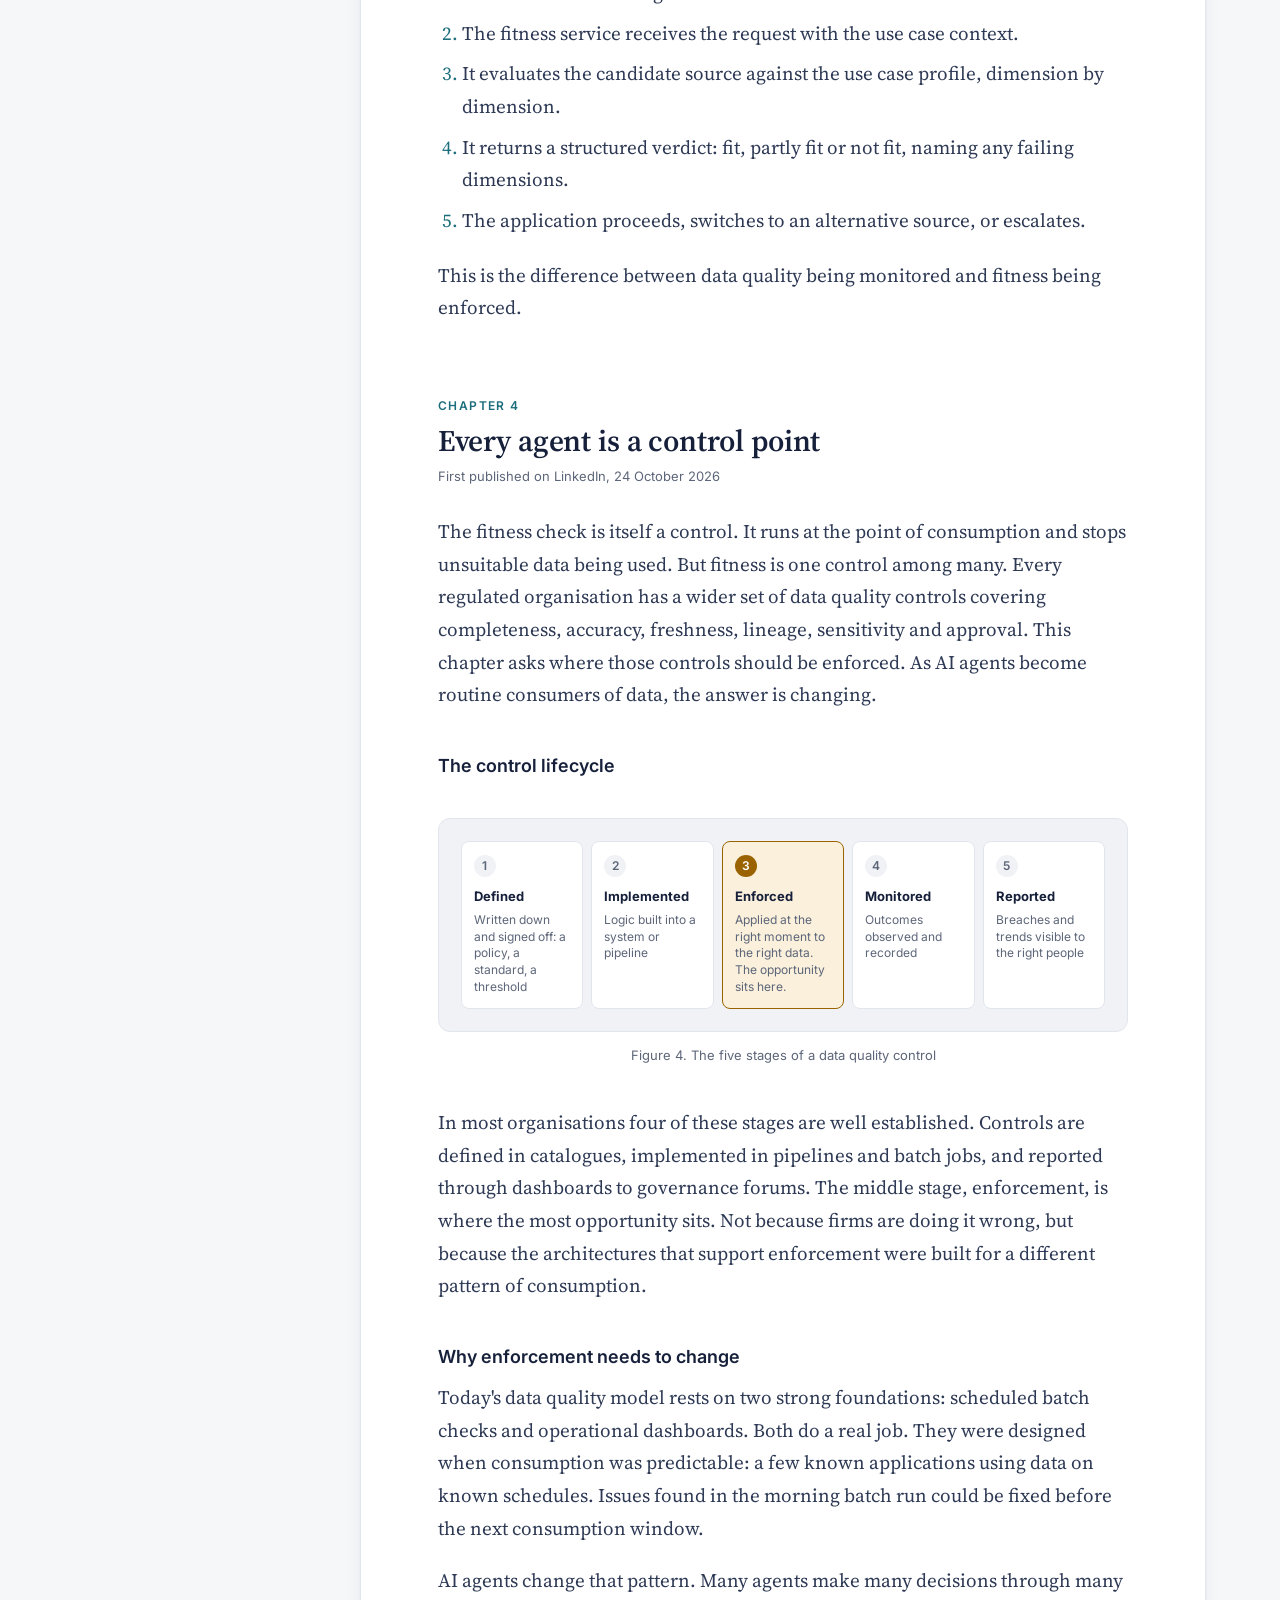
==== commit 4fd310f7: "Add files via upload" ====
--- a/index.html
+++ b/index.html
@@ -7,6 +7,7 @@
 <meta name="description" content="AI does not lack data, it lacks context. A white paper by Balraj Bhardwaj on governing the data AI agents use in regulated firms, with an interactive demo.">
 <meta name="author" content="Balraj Bhardwaj">
 <meta name="robots" content="index, follow">
+<meta name="google-site-verification" content="2oEiGTmdtfH_NndS3IIATHCNDjxo53b1gf-AaYbcwNk">
 <meta name="keywords" content="data governance, AI governance, trusted AI, AI agents, data quality controls, authorised source registry, fitness for purpose, data lineage, regulatory reporting, financial services">
 <link rel="canonical" href="https://balrajbhardwaj.github.io/coherent-memory-network/">
 <meta name="theme-color" content="#14213D">
@@ -24,7 +25,8 @@
 <meta property="og:image:alt" content="Coherent Memory Network: trusted AI needs a coherent memory. White paper by Balraj Bhardwaj.">
 <meta property="og:locale" content="en_GB">
 <meta property="article:author" content="https://www.linkedin.com/in/bal8/">
-<meta property="article:published_time" content="2026-11-19">
+<meta property="article:published_time" content="2026-04-08">
+<meta property="article:modified_time" content="2026-11-19">
 <meta name="twitter:card" content="summary_large_image">
 <meta name="twitter:title" content="Trusted AI needs a coherent memory">
 <meta name="twitter:description" content="A practical framework for regulated organisations to give AI agents governed context they can query at the moment they use data.">
@@ -38,7 +40,7 @@
   "headline": "Trusted AI needs a coherent memory: the Coherent Memory Network",
   "description": "A white paper on giving AI agents governed context in regulated organisations, covering an authorised source registry, fitness for purpose profiles, runtime data quality controls, governed access and an operating model.",
   "image": "https://balrajbhardwaj.github.io/coherent-memory-network/assets/share.png",
-  "datePublished": "2026-11-19",
+  "datePublished": "2026-04-08",
   "dateModified": "2026-11-19",
   "inLanguage": "en-GB",
   "mainEntityOfPage": "https://balrajbhardwaj.github.io/coherent-memory-network/",
@@ -82,7 +84,7 @@
     <div class="eyebrow">White paper</div>
     <h1>Trusted AI needs a coherent memory</h1>
     <p class="lede"><strong>AI does not lack data. It lacks context.</strong> A practical framework for regulated organisations to give AI agents governed context they can query at the moment they use data.</p>
-    <div class="byline"><span>By <b>Balraj Bhardwaj</b></span><span>Data Architect, Data Modeller, Data Governance Specialist</span><span>November 2026</span></div>
+    <div class="byline"><span>By <b>Balraj Bhardwaj</b></span><span>Data Architect, Data Modeller, Data Governance Specialist</span><span>Article series April to October 2026 · Consolidated November 2026</span></div>
     <div class="actions">
       <a class="btn btn-primary" href="#paper">Read the white paper</a>
       <a class="btn btn-ghost" href="demo.html">Try the interactive demo</a>
@@ -102,7 +104,7 @@
     <div class="section-head">
       <div class="eyebrow">White paper</div>
       <h2 id="paper-title">The Coherent Memory Network</h2>
-      <p>A design discipline for giving AI the institutional memory it needs to make trustworthy decisions. Edited from a five part article series.</p>
+      <p>A design discipline for giving AI the institutional memory it needs to make trustworthy decisions. Edited from a five part article series first published on LinkedIn between April and October 2026.</p>
     </div>
 
     <div class="paper-grid">
@@ -123,7 +125,8 @@
       <article class="paper">
         <div class="paper-meta">
           <span>Author <b>Balraj Bhardwaj</b></span>
-          <span>Published <b>November 2026</b></span>
+          <span>Article series <b>April to October 2026</b></span>
+          <span>Consolidated edition <b>November 2026</b></span>
           <span>Reading time <b>about 25 minutes</b></span>
         </div>
 
